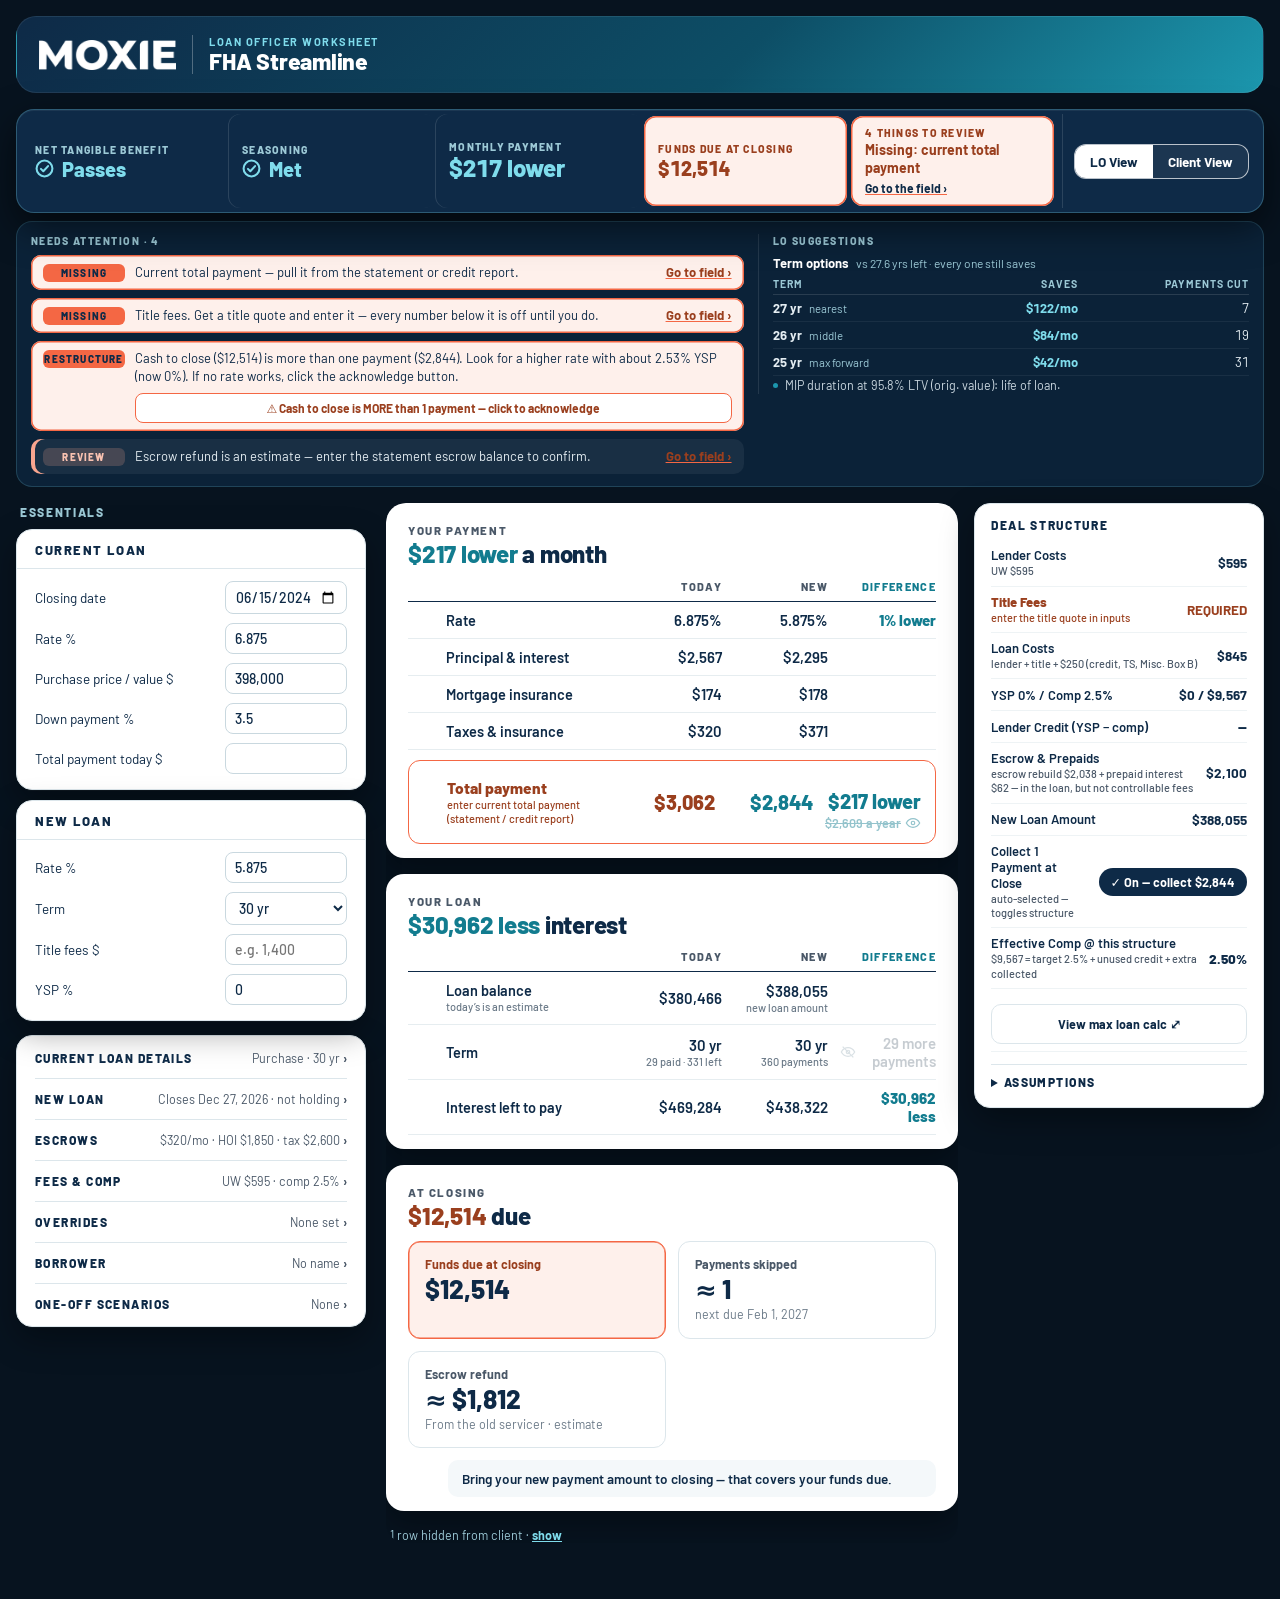
==== fha-streamline/index.html @ cd88c940 "Add FHA Streamline worksheet Restyled LO/Client FHA Streamline refinance worksheet at /fha-streamlin" ====
<!doctype html>
<html lang="en">
<head>
<meta charset="utf-8">
<meta name="viewport" content="width=device-width, initial-scale=1">
<title>Moxie FHA Streamline — LO Worksheet</title>
<meta name="claude:viewport-fit-sides" content="cover">
<style>
/* Layout: Moxie-style comparison sheet — gray label rail, boxed Current/New value columns, green savings. Input rail left (LO only). */
:root{
  --bg:#f3f5f6; --sheet:#ffffff; --ink:#111417; --muted:#6b7a82;
  --cell:#d9dde0; --cell-ink:#111417; --box:#ffffff; --box-line:#1c2327;
  --moxie:#19b8cc; --moxie-deep:#0e8c9c; --save:#1fa05a;
  --line:#dfe5e8; --bad:#c0392b; --warn-soft:#faf2dd; --warn:#8a6210;
  --ok-soft:#e4f4ec; --ok:#157a4a; --bad-soft:#fbeae8;
  --font-head:'Barlow Semi Condensed',system-ui,sans-serif;
  --font-body:'Public Sans',system-ui,sans-serif;
}
@media (prefers-color-scheme: dark){ :root:not([data-theme="light"]){
  --bg:#0f1719; --sheet:#151f23; --ink:#e8f1f3; --muted:#8aa0a8;
  --cell:#223034; --cell-ink:#dcebee; --box:#0f1719; --box-line:#49626b;
  --moxie:#2fd0e4; --moxie-deep:#8fe6f0; --save:#43cf85;
  --line:#243338; --bad:#f08a7d; --warn-soft:#332a12; --warn:#e3b65a;
  --ok-soft:#123327; --ok:#4cc98a; --bad-soft:#3a1b17;
  color-scheme:dark;
}}
:root[data-theme="dark"]{
  --bg:#0f1719; --sheet:#151f23; --ink:#e8f1f3; --muted:#8aa0a8;
  --cell:#223034; --cell-ink:#dcebee; --box:#0f1719; --box-line:#49626b;
  --moxie:#2fd0e4; --moxie-deep:#8fe6f0; --save:#43cf85;
  --line:#243338; --bad:#f08a7d; --warn-soft:#332a12; --warn:#e3b65a;
  --ok-soft:#123327; --ok:#4cc98a; --bad-soft:#3a1b17;
  color-scheme:dark;
}
*{box-sizing:border-box}
body{background:var(--bg); color:var(--ink); font-family:var(--font-body); font-size:14px; margin:0;
  padding-left:max(16px,env(safe-area-inset-left,0px)); padding-right:max(16px,env(safe-area-inset-right,0px)); padding-block:0 56px;}
.wrap{max-width:1560px; margin:0 auto}
header.app{display:flex; flex-wrap:wrap; gap:12px; align-items:center; justify-content:space-between; padding-block:16px 8px}
.brand h1{font-family:var(--font-head); font-weight:700; font-size:24px; margin:0}
.brand h1 b{color:var(--moxie)}
.mode{display:flex; border:1.5px solid var(--moxie); border-radius:999px; overflow:hidden}
.mode button{border:0; background:transparent; color:var(--moxie-deep); font:600 13px var(--font-body); padding:8px 16px; cursor:pointer}
.mode button.on{background:var(--moxie); color:#fff}
nav.tabs{display:flex; gap:8px; flex-wrap:wrap; margin-block:6px 16px}
nav.tabs button{font:600 13px var(--font-head); letter-spacing:.4px; text-transform:uppercase; border:1px solid var(--line);
  background:var(--sheet); color:var(--muted); padding:9px 14px; border-radius:8px; cursor:pointer}
nav.tabs button.on{background:var(--moxie); color:#fff; border-color:var(--moxie)}
.grid{display:grid; grid-template-columns:minmax(290px,350px) 1fr; gap:18px; align-items:start}
@media(max-width:880px){ .grid{grid-template-columns:1fr} }
.card{background:var(--sheet); border:1px solid var(--line); border-radius:10px}
.card h2{font:700 12.5px var(--font-head); letter-spacing:.8px; text-transform:uppercase; color:var(--muted); margin:0; padding:12px 16px 10px; border-bottom:1px solid var(--line)}
.card .body{padding:12px 16px}
fieldset{border:0; margin:0 0 12px; padding:0}
fieldset legend{font:700 11.5px var(--font-head); letter-spacing:.7px; text-transform:uppercase; color:var(--moxie-deep); margin-bottom:7px; padding:0}
.f{display:grid; grid-template-columns:1fr 122px; gap:5px 10px; align-items:center; margin-bottom:7px}
.f label{font-size:12.5px}
.f .hint{grid-column:1/-1; color:var(--muted); font-size:11px; margin-top:-3px}
input,select{font:500 13px var(--font-body); color:var(--ink); background:var(--bg); border:1px solid var(--line);
  border-radius:6px; padding:6px 8px; width:100%; font-variant-numeric:tabular-nums}
input:focus,select:focus{outline:2px solid var(--moxie); outline-offset:1px}
input[type=checkbox]{width:17px; height:17px; justify-self:end; accent-color:var(--moxie)}

/* ======= the sheet ======= */
.sheet{background:var(--sheet); border:1.5px solid var(--box-line); border-radius:6px; padding:18px 18px 22px; max-width:920px; min-width:0; overflow:hidden}
.srow>*{min-width:0}
body.client .sheet{margin:0 auto}
.srow{display:grid; grid-template-columns:26px minmax(130px,170px) 1fr 1fr minmax(96px,0.9fr); gap:6px 8px; align-items:stretch; margin-bottom:6px}
body.client .srow{grid-template-columns:minmax(130px,170px) 1fr 1fr minmax(96px,0.9fr)}
@media(max-width:560px){ .srow{grid-template-columns:22px 92px 1fr 1fr 86px} body.client .srow{grid-template-columns:88px 1fr 1fr 86px} }
.dcell{display:flex; gap:5px; align-items:center; justify-content:center; font-size:12.5px; padding:7px 6px}
.dcell span{overflow-wrap:anywhere}
.dcell .eye{flex:none}
.dcell.doff{opacity:.38}
body.client .dcell.doff{visibility:hidden}
body.client .srow>span:first-child{display:none}
body.client .cnote{grid-column:1/-1 !important}
body.client .rgrid{grid-template-columns:1fr; justify-items:center}
body.client .lblc .sub{display:none}
body.client .lblc .sub.subc{display:inline}
body.client .losub{display:none}
.morerow{display:none !important}
body.showmore:not(.client) .morerow{display:grid !important}
.showmore-row{padding:6px 0 0; display:flex; justify-content:center}
.shead{margin-bottom:12px}
.shead .logo{display:flex; flex-direction:column; justify-content:center; padding:4px 2px}
.logo .mm{font:800 30px/0.9 var(--font-head); color:var(--moxie); letter-spacing:1px}
.logo .m1{font:800 19px/1.1 var(--font-head); color:var(--moxie); letter-spacing:2.5px}
.logo .m2{font:600 9px var(--font-body); color:var(--moxie); letter-spacing:3.6px}
.logo .m3{font:500 6.6px var(--font-body); color:var(--muted); letter-spacing:1.4px; margin-top:2px}
.colhead{background:var(--cell); color:var(--cell-ink); font:700 13.5px var(--font-body); display:flex; align-items:center; justify-content:center; border-radius:3px; min-height:56px}
.lblc{background:var(--cell); color:var(--cell-ink); font:700 12.5px var(--font-body); display:flex; align-items:center; padding:7px 12px; border-radius:3px}
.lblc .sub{font-weight:500; color:var(--muted); font-size:10.5px; margin-left:6px}
.vbox{background:var(--box); border:1px solid var(--box-line); border-radius:3px; display:flex; align-items:center; justify-content:center;
  font:600 13.5px var(--font-body); font-variant-numeric:tabular-nums; padding:7px 10px; min-height:33px; text-align:center}
.vbox.dash{border-style:dashed}
.vbox.save{color:var(--save); font-weight:700}
.vbox.bad{color:var(--bad)}
.vbox.blank{border-color:transparent; background:transparent}
.vbox .mini{font-weight:500; font-size:10.5px; color:var(--muted); margin-left:6px}
.gap{height:12px}
.srow.off{opacity:.38}
body.client .srow.off{display:none}
body.client .lo-only{display:none !important}
.eye{border:0; background:transparent; cursor:pointer; color:var(--muted); padding:0; line-height:0; border-radius:5px; align-self:center; justify-self:center}
.eye:hover{color:var(--moxie-deep)}
.eye svg{width:16px; height:16px; stroke:currentColor; fill:none; stroke-width:1.8}
.srow.off .eye{color:var(--bad)}
body.client .eye{display:none}
.secttl{grid-column:2/-1; font:700 11px var(--font-head); letter-spacing:1px; text-transform:uppercase; color:var(--muted); padding:8px 2px 2px}
body.client .secttl{grid-column:1/-1}
.rgrid{display:grid; grid-template-columns:minmax(0,920px) minmax(230px,290px); gap:16px; align-items:start}
@media(max-width:1060px){ .rgrid{grid-template-columns:1fr} .lopanel{position:static} }
.lopanel{position:sticky; top:12px; background:var(--sheet); border:1px solid var(--line); border-radius:10px; padding:12px 14px; max-height:calc(100vh - 24px); overflow-y:auto}
.lopanel .lp-h{font:700 11px var(--font-head); letter-spacing:1px; text-transform:uppercase; color:var(--muted); margin-bottom:8px}
.lopanel .pills{flex-direction:column; align-items:stretch; padding:0 0 4px}
.lopanel .pill{border-radius:8px; padding:7px 10px; white-space:normal; line-height:1.35}
.lopanel .sugg{margin-top:10px; padding:8px 11px}
.pills{display:flex; flex-wrap:wrap; gap:7px; padding:12px 0 2px}
.pill{font:600 11.5px var(--font-body); border-radius:999px; padding:5px 11px 5px 9px; display:inline-flex; gap:6px; align-items:center}
.pill.ok{background:var(--ok-soft); color:var(--ok)} .pill.no{background:var(--bad-soft); color:var(--bad)} .pill.warn{background:var(--warn-soft); color:var(--warn)}
.note{color:var(--muted); font-size:11px; padding-top:8px}
.debts table{width:100%; border-collapse:collapse; font-variant-numeric:tabular-nums}
.debts th{font:700 10.5px var(--font-head); letter-spacing:.6px; text-transform:uppercase; color:var(--muted); text-align:left; padding:3px 5px}
.debts td{padding:2px 2px}
.debts td input{padding:5px 7px}
.debts td.n input{text-align:right}
.debts .del{border:0; background:transparent; color:var(--bad); font-size:16px; cursor:pointer; padding:2px 6px}
.addbtn{margin-top:7px; border:1.5px dashed var(--moxie); color:var(--moxie-deep); background:transparent; border-radius:7px; padding:6px 11px; font:600 12px var(--font-body); cursor:pointer}
.clientbar{display:none; color:var(--muted); font-size:11.5px; max-width:760px; margin:0 auto 12px}
body.client .clientbar{display:block}
body.client .inputs-col{display:none}
body.client .grid{grid-template-columns:1fr}
body.client nav.tabs{display:none}
.disc{display:none; color:var(--muted); font-size:10.5px; max-width:760px; margin:14px auto 0}
body.client .disc{display:block}
.forline{font:600 13px var(--font-body); color:var(--ink); padding:2px 2px 10px}
.forline .sub2{color:var(--muted); font-weight:500}
.sugg{margin-top:14px; border:1.5px dashed var(--moxie); border-radius:8px; padding:10px 14px}
.sugg .sugg-h{font:700 11px var(--font-head); letter-spacing:1px; text-transform:uppercase; color:var(--moxie-deep); margin-bottom:6px}
.sugg ul{margin:0; padding-left:18px}
.sugg li{font-size:12.5px; margin-bottom:5px}
.sugg li b{color:var(--moxie-deep)}
.togglebtn{cursor:pointer; border:1.5px solid var(--moxie); background:transparent; color:var(--moxie-deep); font:600 12.5px var(--font-body)}
.togglebtn.on{background:var(--moxie); color:#fff}
.ackbtn{border-color:var(--bad); color:var(--bad)}
.ackbtn.on{background:var(--bad); color:#fff; border-color:var(--bad)}
.missingrow .lblc{background:var(--bad); color:#fff; font-weight:800}
.missingrow .lblc .sub{color:#ffd9d4}
.missingrow .vbox{border-color:var(--bad); border-width:2px; color:var(--bad); font-weight:800}
.cnote{border:1.5px solid var(--moxie); background:var(--sheet); color:var(--moxie-deep); border-radius:6px; padding:9px 12px; font:600 13px var(--font-body)}
</style>
<style>@font-face{font-family:'Barlow';font-style:normal;font-weight:400;font-display:swap;src:url([data-uri]) format('woff2')}@font-face{font-family:'Barlow';font-style:normal;font-weight:500;font-display:swap;src:url([data-uri]) format('woff2')}@font-face{font-family:'Barlow';font-style:normal;font-weight:600;font-display:swap;src:url([data-uri]) format('woff2')}@font-face{font-family:'Barlow';font-style:normal;font-weight:700;font-display:swap;src:url([data-uri]) format('woff2')}@font-face{font-family:'Barlow';font-style:normal;font-weight:800;font-display:swap;src:url([data-uri]) format('woff2')}</style>
<style>
/* ===== Moxie brand skin — visual only. Loaded last; changes color, type and shape, never math or behavior. =====
   Tokens: Barlow, navy #0E2A47, blue #1C97AE, deep teal #127C8F, orange #F46744, teal→navy gradient. No green. */
:root, :root:not([data-theme="light"]), :root[data-theme="dark"]{
  --bg:#F4F8FA; --sheet:#ffffff; --ink:#0E2A47; --muted:#4A5868;
  --cell:#EAF3F6; --cell-ink:#0E2A47; --box:#ffffff; --box-line:#B8CDD6;
  --moxie:#1C97AE; --moxie-deep:#127C8F; --save:#127C8F; --orange:#F46744; --navy:#0E2A47;
  --line:#DCE6EB; --bad:#C2362B; --warn-soft:#FDF3E2; --warn:#8A5A0B;
  --ok-soft:#E8F5F8; --ok:#127C8F; --bad-soft:#FCEBE8; --blue-tint:#EEF8FA; --orange-tint:#FEF0EB;
  --font-head:'Barlow',system-ui,-apple-system,'Segoe UI',sans-serif;
  --font-body:'Barlow',system-ui,-apple-system,'Segoe UI',sans-serif;
  color-scheme:light;
}
body{font-size:14.5px; -webkit-font-smoothing:antialiased; padding-block:16px 56px}

/* ---- header: brand gradient band ---- */
header.app{background:linear-gradient(315deg,#1C97AE 0%,#0D4E66 42%,#0E2A47 100%); color:#fff; border-radius:20px;
  padding:18px 22px; margin-bottom:16px; gap:14px 18px; box-shadow:0 10px 30px rgba(14,42,71,.14)}
.brand{display:flex; align-items:center; gap:16px; min-width:0}
.brand .mx-wm{height:30px; width:auto; display:block}
.brand .mx-sep{width:1px; align-self:stretch; background:rgba(255,255,255,.28)}
.brand .mx-eb{margin:0 0 1px; font:700 11px var(--font-head); letter-spacing:.14em; text-transform:uppercase; color:#7FDCEC}
.brand h1{font:800 23px/1.1 var(--font-head); letter-spacing:-.01em; color:#fff; margin:0}
.mode{border:1.5px solid rgba(255,255,255,.7); border-radius:12px; background:rgba(255,255,255,.06)}
.mode button{color:#fff; font:700 13.5px var(--font-body); padding:8px 15px}
.mode button.on{background:#fff; color:var(--navy)}
.mode button:focus-visible{outline:3px solid #7FDCEC; outline-offset:2px}

/* ---- input rail ---- */
.grid{gap:20px}
.card{border-radius:16px; border-color:var(--line); box-shadow:0 1px 2px rgba(14,42,71,.04)}
.card h2{font:800 13px var(--font-head); letter-spacing:.12em; color:var(--navy); padding:14px 18px 12px}
.card .body{padding:14px 18px}
fieldset legend{font:700 11.5px var(--font-head); letter-spacing:.12em; color:var(--moxie-deep)}
.f label{font-size:13.5px; color:var(--ink)}
.f .hint{font-size:11.5px}
input,select{font:500 14px var(--font-body); color:var(--ink); background:#fff; border:1px solid #C9D8DF; border-radius:8px; padding:6px 9px}
input:hover,select:hover{border-color:#9FBAC5}
input:focus,select:focus{outline:2px solid var(--moxie); outline-offset:0; border-color:var(--moxie)}
input[type=checkbox]{accent-color:var(--moxie-deep)}
details summary{color:var(--moxie-deep) !important; letter-spacing:.1em !important}
.addbtn{border-radius:10px; font:700 12.5px var(--font-body); border-color:var(--moxie); color:var(--moxie-deep)}
.addbtn:hover{background:#EAF3F6}

/* ---- the sheet ---- */
.sheet{border:1px solid var(--line); border-radius:20px; padding:20px 20px 24px; box-shadow:0 10px 30px rgba(14,42,71,.07)}
.shead{margin-bottom:14px}
.shead .logo{gap:5px; padding:4px 2px}
.logo .mx-wm-n{width:100%; max-width:150px; height:auto; display:block}
.logo .m3{font:600 7px var(--font-body); letter-spacing:.16em; color:var(--muted); margin:0}
.colhead{background:var(--navy); color:#fff; font:700 14.5px var(--font-head); border-radius:10px; min-height:56px; padding:6px 8px; text-align:center; line-height:1.15}
.shead .colhead:last-child{background:var(--moxie-deep)}
.lblc{font:600 13px var(--font-body); border-radius:8px; padding:7px 12px; line-height:1.25}
.lblc .sub{font-size:11px}
.vbox{border-radius:8px; border-color:var(--box-line); font:600 14.5px var(--font-body); color:var(--ink)}
.vbox.save{color:#127C8F; font-weight:800; background:#F6FBFC; border-color:#9BD3DF}
.vbox.bad{color:var(--navy); background:var(--orange-tint); border-color:#F7A68F; font-weight:800}
.vbox.blank{background:transparent; border-color:transparent}
.vbox .mini{font-size:11px}
.dcell.save{color:#127C8F}
.secttl{display:flex; align-items:center; gap:8px; font:800 11.5px var(--font-head); letter-spacing:.14em; color:var(--moxie-deep); padding:10px 2px 3px}
.secttl::before{content:''; width:18px; height:3px; border-radius:2px; background:var(--orange); flex:none}
.eye:hover{color:var(--moxie-deep)}
.missingrow .lblc{background:var(--bad)}
.cnote{border-radius:10px; font:600 13.5px var(--font-body); background:#F2F9FB}
.forline{font:600 14px var(--font-body)}
.clientbar{font-size:12.5px}
.disc{font-size:11px; line-height:1.5}
.togglebtn{border-radius:8px; font:700 12.5px var(--font-body)}

/* ---- LO panel, checks & suggestions ---- */
.lopanel{border-radius:16px; border-color:var(--line); padding:14px 16px; box-shadow:0 1px 2px rgba(14,42,71,.04)}
.lopanel .lp-h{font:800 12px var(--font-head); letter-spacing:.14em; color:var(--navy)}
.pill{font:600 12px var(--font-body)}
.lopanel .pill{border-radius:10px}
.pill.ok{background:#E8F5F8; color:#127C8F}
.pill.no{background:var(--orange-tint); color:var(--navy); box-shadow:inset 3px 0 0 #F46744}
.pill.warn{background:#FFF6F2; color:var(--navy); box-shadow:inset 3px 0 0 #F9A58F}
.sugg{border-radius:12px; border-color:var(--moxie)}
.sugg .sugg-h{font:800 11.5px var(--font-head); letter-spacing:.12em}
.sugg li{font-size:13px}
.note{font-size:11.5px; line-height:1.45}

@media (max-width:640px){
  header.app{padding:16px; border-radius:16px}
  .brand .mx-wm{height:24px}
  .brand h1{font-size:20px}
}
@media print{
  *{-webkit-print-color-adjust:exact !important; print-color-adjust:exact !important}
  .sheet,.card,.lopanel,header.app{box-shadow:none !important}
}
/* labels: name on one line, the small note underneath (keeps long labels from stacking word by word) */
.lblc{flex-wrap:wrap; align-content:center; column-gap:6px}
.lblc .sub{flex-basis:100%; margin-left:0; margin-top:1px; line-height:1.3}

/* ===== Streamlined layout (Nov 14): verdict strip · essentials-first inputs · deal structure in the LO panel · three-block sheet.
   Layout only — every number still comes from the calculator's own code. ===== */
[hidden]{display:none !important}  /* fixes rows meant to hide (HOI month, 2nd tax month) showing anyway */

/* ---- 1. verdict strip ---- */
.mx-verdict{display:grid; grid-template-columns:repeat(auto-fit,minmax(min(100%,190px),1fr)); gap:12px; margin:0 0 16px}
body.client .mx-verdict{display:none}
.mx-vt{background:#fff; border:1px solid var(--line); border-radius:16px; padding:14px 16px; display:flex; flex-direction:column; gap:4px; min-width:0; text-align:left; font:inherit; color:var(--ink)}
.mx-vt .k{margin:0; font:800 11.5px var(--font-head); letter-spacing:.12em; text-transform:uppercase; color:var(--muted)}
.mx-vt .big{margin:0; display:flex; align-items:center; gap:8px; font:800 24px/1.1 var(--font-head); font-variant-numeric:tabular-nums}
.mx-vt .big svg{width:22px; height:22px; flex:none; fill:none; stroke:currentColor; stroke-width:2.6; stroke-linecap:round; stroke-linejoin:round}
.mx-vt .s{margin:0; font-size:12.5px; color:var(--muted); line-height:1.35}
.mx-vt.pass .big{color:#127C8F}
.mx-vt.fail{background:var(--orange-tint); border-color:#F7A68F} .mx-vt.fail .big{color:var(--navy)}
.mx-vt.hero{background:linear-gradient(315deg,#1C97AE 0%,#127C8F 100%); border-color:transparent; color:#fff}
.mx-vt.hero .k,.mx-vt.hero .s{color:#E3F5F9}
.mx-vt.hero.neg{background:#fff; color:var(--ink); border-color:#F7A68F} .mx-vt.hero.neg .k,.mx-vt.hero.neg .s{color:var(--muted)}
.mx-vt.rev{cursor:pointer}
.mx-vt.rev.fail .k{color:#B4532F}
.mx-vt.rev.warnonly{background:#FFF6F2; border-color:#F9C9B9}
.mx-vt.rev .big{font-size:15px; font-weight:700; line-height:1.3; font-family:var(--font-body)}
.mx-vt.rev .s b{color:var(--navy); text-decoration:underline; text-decoration-color:var(--orange)}
.mx-vt.rev:focus-visible{outline:3px solid var(--moxie); outline-offset:2px}

/* ---- 2. essentials-first inputs ---- */
.mx-ess h2{display:flex; justify-content:space-between; align-items:baseline}
.mx-ess h2 span{font:700 12px var(--font-body); letter-spacing:0; text-transform:none; color:#127C8F}
.mx-ess h2 span.miss{color:var(--bad)}
.mx-grp{margin:0 0 8px; font:700 11.5px var(--font-head); letter-spacing:.12em; text-transform:uppercase; color:var(--moxie-deep)}
.mx-grp.second{margin-top:12px}
.mx-essrow > .hint{display:none}
.mx-more{background:var(--sheet); border:1px solid var(--line); border-radius:16px; padding:2px 18px; margin-top:14px}
.mx-sec{border-top:1px solid var(--line)} .mx-sec:first-child{border-top:0}
.mx-sec > summary{cursor:pointer; list-style:none; display:flex; justify-content:space-between; align-items:center; gap:10px; padding:12px 0; color:var(--ink) !important; letter-spacing:0 !important}
.mx-sec > summary::-webkit-details-marker{display:none}
.mx-sec > summary b{font:800 12px var(--font-head); letter-spacing:.12em; text-transform:uppercase; color:var(--navy); white-space:nowrap}
.mx-sec > summary span{font-size:12.5px; color:var(--muted); text-align:right; overflow:hidden; text-overflow:ellipsis; white-space:nowrap; min-width:0}
.mx-sec > summary span::after{content:' ›'; color:var(--moxie-deep); font-weight:700}
.mx-sec[open] > summary span::after{content:' ⌄'}
.mx-sec-body{padding:2px 0 10px}

/* ---- 3. deal structure in the LO panel ---- */
.lopanel{display:flex; flex-direction:column; gap:0}
.mx-ack{margin:6px 0 2px}
.mx-ack .togglebtn{width:100%; min-height:44px; padding:8px 10px; border-radius:10px}
.mx-deal{margin-top:14px; padding-top:12px; border-top:1px solid var(--line)}
.mx-deal .srow{grid-template-columns:minmax(0,1fr) auto; gap:4px 10px; margin:0; padding:7px 0; border-bottom:1px solid #EEF3F5; align-items:center}
.mx-deal .srow > .eye, .mx-deal .srow > .vbox.blank, .mx-deal .srow > span:first-child{display:none !important}
.mx-deal .srow.off{opacity:1}
.mx-deal .lblc{background:transparent; padding:0; font:600 13px var(--font-body); border-radius:0; display:block}
.mx-deal .lblc .sub{display:block !important; margin:1px 0 0; font-size:11px}
.mx-deal .vbox{border:0; background:transparent; min-height:0; padding:0; font:700 13.5px var(--font-body); justify-content:flex-end; text-align:right}
.mx-deal .vbox.save{color:#127C8F; background:transparent}
.mx-deal .vbox.bad{background:transparent; color:var(--bad)}
.mx-deal .vbox.togglebtn{border:0; border-radius:999px; padding:6px 12px; background:var(--moxie); color:#fff; font:700 12.5px var(--font-body)}
.mx-deal .vbox.togglebtn:not(.on){background:#EAF3F6; color:var(--navy)}
.mx-deal .srow.mx-zero{display:none !important}
.mx-deal .showmore-row{padding:8px 0 0; border:0}
.mx-deal .showmore-row .addbtn{width:100%; min-height:40px; margin:0}
.mx-assume{margin-top:12px; border-top:1px solid var(--line)}
.mx-assume > summary{cursor:pointer; padding:10px 0 4px; font:800 12px var(--font-head) !important; letter-spacing:.12em !important; text-transform:uppercase; color:var(--navy) !important}
.mx-assume .note{padding-top:4px}

/* ---- 4. three-block sheet ---- */
.lblc.mx-totl{background:var(--navy); color:#fff}
.srow.mx-tot .vbox{font-size:16.5px; font-weight:800}
.vbox .mx-vs{display:block; font-size:11px; font-weight:500; color:var(--muted); margin-top:1px}
.vbox{flex-direction:column}
.dcell{flex-direction:row}
.mx-hidden-line{margin:12px 0 0 34px; font-size:12.5px; color:var(--muted)}
.mx-hidden-line button{border:0; background:none; padding:0; color:var(--moxie-deep); font:700 12.5px var(--font-body); text-decoration:underline; cursor:pointer}
body:not(.client):not(.mx-showhid) .sheet .srow.off:not(.missingrow){display:none}
body.client .mx-hidden-line{display:none}

.mx-deal .showmore-row{grid-column:1/-1 !important}
.mx-vt .s{display:-webkit-box; -webkit-line-clamp:3; -webkit-box-orient:vertical; overflow:hidden}

.lopanel{position:static; max-height:none; overflow:visible}
@media (max-width:560px){ .mx-verdict{grid-template-columns:1fr 1fr} .mx-vt.hero,.mx-vt.rev{grid-column:1/-1} .mx-vt .big{font-size:20px} }

/* ===================== Calmer color system (Nov 14, pass 2) =====================
   Navy = structure. Moxie blue/teal = the good news, used on the few numbers that matter.
   Orange = needs attention (missing, failing, costs more). Everything else stays neutral. */
.lblc{background:#F4F8FA}
.vbox{border-color:#DCE6EB}
.shead .colhead, .shead .colhead:last-child{background:transparent; color:var(--navy); border-radius:0; min-height:40px; border-bottom:2px solid var(--navy);
  font:800 12.5px var(--font-head); letter-spacing:.12em; text-transform:uppercase; align-self:end}
.shead .colhead:last-child{color:#127C8F; border-bottom-color:#1C97AE}
.secttl{color:var(--navy)} .secttl::before{background:#B8CDD6}
.vbox.save, .dcell.save{color:#127C8F; background:#fff; border-color:#DCE6EB; font-weight:800}
.vbox.bad, .dcell.bad{color:#9A3F1E; background:#FEF0EB; border-color:#F7A68F; font-weight:800}
.dcell.mx-trade{color:var(--muted); background:#fff; border-color:#DCE6EB; font-weight:600}
.lblc.mx-totl{background:#F4F8FA; color:var(--navy); font-weight:800}
.srow.mx-tot .vbox{border-color:#B8CDD6; border-width:1.5px}
.srow.mx-tot .vbox.save, .srow.mx-tot .dcell.save{background:#EEF8FA; border-color:#9BD3DF}
.missingrow .lblc{background:#FEF0EB; color:var(--navy); box-shadow:inset 3px 0 0 #F46744; font-weight:800}
.missingrow .lblc .sub{color:#9A3F1E}
.missingrow .vbox{border-color:#F46744; border-width:1.5px; color:#9A3F1E}
.cnote{background:#F4F8FA; border:0; color:var(--ink); font-weight:600}
.eye{color:#9FB2BC}
/* verdict */
.mx-vt.hero, .mx-vt.hero.neg{background:#fff; border-color:var(--line); color:var(--ink)}
.mx-vt.hero .k, .mx-vt.hero .s{color:var(--muted)}
.mx-vt.hero .big{color:#127C8F; font-size:28px}
.mx-vt.hero.neg{background:#FEF0EB; border-color:#F7A68F} .mx-vt.hero.neg .big{color:#9A3F1E}
.mx-vt.fail .big{color:#9A3F1E}
.mx-vt.rev.warnonly{background:#fff; border-color:var(--line); box-shadow:inset 4px 0 0 #F9A58F}
.mx-vt.rev.fail .k{color:#9A3F1E}
/* inputs */
.mx-grp{color:var(--muted)}
.mx-ess h2 span{color:var(--muted)} .mx-ess h2 span.miss{color:#9A3F1E}
.mx-sec > summary span::after{color:var(--muted)}
/* LO panel */
.pill.ok{background:transparent; color:#127C8F; padding-left:0; box-shadow:none}
.pill.warn{background:#fff; color:var(--navy); box-shadow:inset 3px 0 0 #F9A58F}
.pill.no{background:#FEF0EB; color:var(--navy); box-shadow:inset 3px 0 0 #F46744}
.ackbtn{border-color:#F46744; color:#9A3F1E; background:#fff}
.ackbtn.on{background:#F4F8FA; color:var(--navy); border-color:#DCE6EB}
.mx-deal .vbox.save{color:var(--ink)}
.mx-deal .vbox.togglebtn{background:var(--navy)}
.mx-deal .showmore-row .addbtn{border:1px solid var(--line); color:var(--navy)}
.sugg{border:0; border-top:1px solid var(--line); border-radius:0; padding:12px 0 0; margin-top:14px}
.sugg .sugg-h{color:var(--navy)} .sugg li b{color:var(--navy)}

/* ===================== Client view — designed like the Debt Consolidation client sheet ===================== */
.mx-cv{display:none}
body.client .mx-cv{display:block}
body.client .sheet > .srow:not(.shead), body.client .sheet > .gap, body.client .sheet > .mx-hidden-line{display:none !important}
body.client .shead .colhead{display:none}
body.client .clientbar, body.client .disc{display:none !important}
.mx-cvdate{display:none}
body.client .mx-cvdate{display:block; grid-column:-3/-1; align-self:end; justify-self:end; text-align:right; font-size:12px; color:var(--muted)}
.mx-cvdate span{display:block; font-size:11px; opacity:.85}
body.client .sheet{max-width:1100px}
.cv-card{border:1px solid var(--line); border-radius:16px; background:#fff}
.cv-snap{padding:18px 20px 16px; background:linear-gradient(135deg,#EEF8FA 0%,#fff 70%)}
.cv-snap.neg{background:#FEF0EB}
.cv-h{margin:0; font:800 24px/1.2 var(--font-head); color:var(--ink); letter-spacing:-.01em}
.cv-h b{color:#127C8F} .cv-snap.neg .cv-h b{color:var(--navy); text-decoration:underline; text-decoration-color:#F46744; text-decoration-thickness:3px}
.cv-s{margin:4px 0 14px; font-size:13.5px; color:var(--muted)} .cv-s b{color:var(--ink)}
.cv-bars .r{display:grid; grid-template-columns:76px 1fr 108px; align-items:center; gap:12px; margin-bottom:10px}
.cv-bars .l{font:700 13px var(--font-body)}
.cv-bars .bar{display:flex; gap:0; height:34px; min-width:0; border-radius:7px; overflow:hidden}
.cv-bars .bar i{display:flex; align-items:center; justify-content:center; height:100%; font-style:normal; min-width:6px; overflow:hidden}
.cv-bars .bar i span{font:700 12.5px var(--font-body); white-space:nowrap; overflow:hidden; text-overflow:ellipsis; padding:0 8px}
.cv-bars i.now{background:#F46744; color:var(--navy)}
.cv-bars i.new{background:#0E2A47; color:#fff}
.cv-bars i.keep{background:rgba(28,151,174,.16); border:1.5px dashed #1C97AE; border-radius:0 7px 7px 0; color:#127C8F; font-weight:800}
.cv-bars .v{font:800 17px var(--font-body); text-align:right; font-variant-numeric:tabular-nums} .cv-bars .v small{font-size:11px; font-weight:600; color:var(--muted); margin-left:2px}
.cv-bars .v.now{color:var(--navy)} .cv-bars .v.new{color:#127C8F}
.cv-loan{display:flex; align-items:center; gap:10px 16px; flex-wrap:wrap; margin-top:12px; padding-top:12px; border-top:1px solid var(--line)}
.cv-loan > p{margin:0; width:110px; font:800 11.5px var(--font-head); letter-spacing:.12em; text-transform:uppercase; color:#127C8F}
.cv-loan dl{margin:0; flex:1; display:grid; grid-template-columns:repeat(auto-fit,minmax(150px,1fr)); gap:10px}
.cv-loan dl > div{background:#fff; border:1px solid var(--line); border-radius:10px; padding:8px 12px}
.cv-loan dt{font-size:11.5px; color:var(--muted)}
.cv-loan dd{margin:1px 0 0; font:800 17px var(--font-head); color:var(--ink); font-variant-numeric:tabular-nums}
.cv-loan dd small{margin-left:6px; font:700 11.5px var(--font-body); color:#127C8F}
.cv-sect{display:flex; align-items:center; gap:8px; margin:24px 0 10px; font:800 11.5px var(--font-head); letter-spacing:.14em; text-transform:uppercase; color:#127C8F}
.cv-sect::before{content:''; width:18px; height:3px; border-radius:2px; background:#F46744}
.cv-two{display:grid; grid-template-columns:1fr 1fr; gap:16px}
.cv-pc{border-radius:16px; padding:20px 22px 18px; display:flex; flex-direction:column; -webkit-print-color-adjust:exact; print-color-adjust:exact}
.cv-pc.now{background:#fff; border:1px solid var(--line)} .cv-pc.new{background:#0E2A47; color:#fff}
.cv-pc h3{margin:0 0 12px; font:800 12px var(--font-head); letter-spacing:.12em; text-transform:uppercase}
.cv-pc.now h3{color:#C2362B} .cv-pc.new h3{color:#7FDCEC}
.cv-pc ul{list-style:none; margin:0 0 16px; padding:0; display:flex; flex-direction:column; gap:9px}
.cv-pc li{display:flex; justify-content:space-between; gap:10px; font-size:14px}
.cv-pc li b{font-weight:700; font-variant-numeric:tabular-nums}
.cv-pc.new li{color:#C9D6DF} .cv-pc.new li b{color:#fff}
.cv-tot{margin-top:auto; padding-top:14px; border-top:1px solid var(--line); display:flex; justify-content:space-between; align-items:baseline}
.cv-pc.new .cv-tot{border-top-color:rgba(255,255,255,.18)}
.cv-tot span{font-size:13px; color:var(--muted)} .cv-pc.new .cv-tot span{color:#C9D6DF}
.cv-tot b{font:800 30px/1 var(--font-head); font-variant-numeric:tabular-nums}
.cv-pc.now .cv-tot b{color:#C2362B} .cv-pc.new .cv-tot b{color:#7FDCEC}
.cv-int{overflow:hidden; border-color:#BFE3EB}
.cv-int-hero{display:flex; flex-wrap:wrap; gap:8px 28px; align-items:flex-end; justify-content:space-between; padding:14px 20px; background:linear-gradient(135deg,#E8F5F8 0%,#F4FAFC 60%,#fff 100%); border-bottom:1px solid #D2EBF1}
.cv-int-hero .k{margin:0; font:800 11.5px var(--font-head); letter-spacing:.14em; text-transform:uppercase; color:#127C8F}
.cv-int-hero .n{margin:2px 0 0; font:800 50px/1 var(--font-head); letter-spacing:-.02em; color:#127C8F; font-variant-numeric:tabular-nums}
.cv-int-hero .t{margin:0 0 4px; max-width:420px; text-align:right; font-size:13px; line-height:1.4; color:var(--ink)}
.cv-int-hero.plain{background:#fff} .cv-int-hero.plain .n,.cv-int-hero.plain .k{color:var(--navy)}
.cv-int-bars{padding:14px 20px 16px}
.cv-int-bars .r{display:grid; grid-template-columns:120px 1fr 110px; gap:12px; align-items:center; margin-bottom:10px; font-size:13px}
.cv-int-bars .l{font-weight:700} .cv-int-bars .l small{display:block; font-weight:400; color:var(--muted); font-size:11.5px}
.cv-int-bars .b{height:12px; background:#EEF3F5; border-radius:6px; overflow:hidden} .cv-int-bars .b i{display:block; height:100%; border-radius:6px}
.cv-int-bars b{text-align:right; font:800 15px var(--font-body); font-variant-numeric:tabular-nums}
.cv-three{display:grid; grid-template-columns:repeat(auto-fit,minmax(220px,1fr)); gap:12px}
.cv-tile{border:1px solid var(--line); border-radius:14px; padding:14px 16px; background:#fff}
.cv-tile .k{margin:0; font-size:12.5px; font-weight:700; color:var(--muted)}
.cv-tile .n{margin:2px 0 2px; font:800 26px/1.1 var(--font-head); color:var(--ink); font-variant-numeric:tabular-nums}
.cv-tile .s{margin:0; font-size:12.5px; color:var(--muted); line-height:1.4}
.cv-note{margin:12px 0 0; padding:10px 14px; border-radius:10px; background:#F4F8FA; font-size:14px; font-weight:600}
.cv-disc{margin-top:24px; padding-top:14px; border-top:1px solid var(--line); font-size:11px; line-height:1.5; color:var(--muted)}
.cv-disc p{margin:0 0 7px} .cv-disc b{color:var(--ink)}
.cv-disc .h{font:800 12px var(--font-head); letter-spacing:.12em; text-transform:uppercase; color:var(--ink); margin-bottom:8px}
.cv-disc .lic{display:flex; gap:10px; align-items:flex-start; margin-top:10px; padding-top:10px; border-top:1px solid var(--line)}
.cv-disc .lic svg{width:26px; height:26px; flex:none; color:var(--ink)}
@media (max-width:640px){ .cv-two{grid-template-columns:1fr} .cv-h{font-size:20px} .cv-bars .r{grid-template-columns:58px 1fr 88px; gap:8px} .cv-int-hero .t{text-align:left} .cv-int-bars .r{grid-template-columns:90px 1fr 90px} }

/* ===================== Dark workspace + sticky verdict (Nov 14, pass 3) =====================
   Page background goes dark; inputs, the sheet and the LO panel stay light so the work reads clearly.
   The verdict strip sticks to the top as its own dark navy band. */
:root, :root:not([data-theme="light"]), :root[data-theme="dark"]{ --bg:#07131F }
body{background:#07131F; color:var(--ink)}
header.app{box-shadow:none; border:1px solid rgba(255,255,255,.08)}
.card, .mx-more, .sheet, .lopanel{box-shadow:0 1px 0 rgba(255,255,255,.03), 0 12px 32px rgba(0,0,0,.35)}
.forline{color:#C9D6DF}
body.client .clientbar, body.client .disc{color:#C9D6DF}

.mx-verdict{position:sticky; top:10px; z-index:30; gap:0; padding:6px; border-radius:18px;
  background:#0E2A47; border:1px solid rgba(127,220,236,.28);
  box-shadow:0 14px 36px rgba(0,0,0,.55), inset 0 1px 0 rgba(255,255,255,.06)}
.mx-vt{background:transparent; border:0; border-radius:12px; color:#fff; padding:12px 16px}
.mx-vt + .mx-vt{box-shadow:inset 1px 0 0 rgba(255,255,255,.12)}
.mx-vt .k{color:#9CC9D6}
.mx-vt .s{color:#C9D6DF}
.mx-vt.pass .big{color:#7FDCEC}
.mx-vt.hero, .mx-vt.hero.neg{background:transparent; border:0; color:#fff}
.mx-vt.hero .k{color:#9CC9D6} .mx-vt.hero .s{color:#C9D6DF}
.mx-vt.hero .big{color:#7FDCEC}
/* needs attention: the only light tiles on the band, so they jump out */
.mx-vt.fail, .mx-vt.hero.neg{background:#FEF0EB; color:var(--navy); box-shadow:inset 0 0 0 1.5px #F46744 !important; margin:2px}
.mx-vt.fail .k, .mx-vt.hero.neg .k{color:#9A3F1E}
.mx-vt.fail .s, .mx-vt.hero.neg .s{color:var(--ink)}
.mx-vt.fail .big, .mx-vt.hero.neg .big{color:#9A3F1E}
.mx-vt.rev.warnonly{background:rgba(244,103,68,.12); border:0; box-shadow:inset 4px 0 0 #F9A58F !important; color:#fff; margin:2px}
.mx-vt.rev.warnonly .k{color:#F9C2B1} .mx-vt.rev.warnonly .s b{color:#fff}
.mx-vt.rev.fail .s b{color:var(--navy)}
.mx-vt.rev:focus-visible{outline:3px solid #7FDCEC}
@media (max-width:760px){ .mx-verdict{position:static} .mx-vt + .mx-vt{box-shadow:inset 0 1px 0 rgba(255,255,255,.12)} }
.lopanel, #inputs input, #inputs select{scroll-margin-top:140px}

/* ---- checks drawer under the verdict bar ---- */
.mx-verdict{margin-bottom:8px}
.mx-checks{margin:0 0 16px; padding:10px; border-radius:16px; background:#0B2238; border:1px solid rgba(127,220,236,.18)}
body.client .mx-checks{display:none}
.mx-checks ul{list-style:none; margin:0; padding:0; display:grid; grid-template-columns:repeat(auto-fit,minmax(min(100%,420px),1fr)); gap:8px}
.mx-ck{display:flex; flex-wrap:wrap; align-items:center; gap:6px 10px; padding:10px 12px; border-radius:10px; font-size:13.5px; line-height:1.4}
.mx-ck .tx{flex:1 1 240px; min-width:0}
.mx-ck .tag{flex:none; font:800 10.5px var(--font-head); letter-spacing:.12em; text-transform:uppercase; padding:3px 7px; border-radius:6px}
.mx-ck.fail{background:#FEF0EB; color:var(--navy); box-shadow:inset 0 0 0 1.5px #F46744}
.mx-ck.fail .tag{background:#F46744; color:var(--navy)}
.mx-ck.warn{background:rgba(255,255,255,.06); color:#E4EDF2; box-shadow:inset 4px 0 0 #F9A58F}
.mx-ck.warn .tag{background:rgba(249,165,143,.2); color:#F9C2B1}
.mx-ck .go{flex:none; border:0; background:none; padding:0; font:700 13px var(--font-body); color:#9A3F1E; text-decoration:underline; text-decoration-color:#F46744; cursor:pointer}
.mx-ck .ackbtn{flex:none; width:auto; min-height:36px; padding:6px 12px; border-radius:8px; background:#fff; border:1.5px solid #F46744; color:#9A3F1E; font:700 12.5px var(--font-body)}
.mx-ck .ackbtn.on{background:#EAF3F6; border-color:#B8CDD6; color:var(--navy)}
.mx-ck.warn .ackbtn{background:transparent; color:#fff; border-color:#F9A58F}

.lopanel > .mx-deal:first-child{margin-top:0; padding-top:0; border-top:0}
.mx-deal .missingrow .lblc{background:transparent; box-shadow:none; color:#9A3F1E}

/* ===================== Pass 4: right-sized verdict bar, checks + suggestions drawer, essentials as two cards ===================== */
.mx-verdict{grid-template-columns:repeat(auto-fit,minmax(min(100%,170px),1fr)); padding:4px}
.mx-vt{padding:10px 14px; gap:2px; justify-content:center}
.mx-vt .k{font-size:10.5px}
.mx-vt .big{font-size:20px} .mx-vt .big svg{width:19px; height:19px}
.mx-vt.hero .big{font-size:24px}
.mx-vt .s{font-size:12px; -webkit-line-clamp:2}
.mx-vt.rev .big{font-size:14px}
/* drawer: checks left, suggestions right */
.mx-checks{display:grid; grid-template-columns:minmax(0,1.45fr) minmax(0,1fr); gap:10px 14px; padding:12px 14px; align-items:start}
.mx-checks:not(:has(.mx-sg)){grid-template-columns:1fr}
.mx-grp-h{margin:0 0 8px; font:800 10.5px var(--font-head); letter-spacing:.14em; text-transform:uppercase; color:#9CC9D6}
.mx-cklist{list-style:none; margin:0; padding:0; display:flex; flex-direction:column; gap:6px}
.mx-checks ul.mx-cklist{display:flex}
.mx-ck{padding:8px 12px; font-size:13px; line-height:1.4; gap:4px 10px; flex-wrap:nowrap; align-items:flex-start}
.mx-ck .tag{width:82px; text-align:center; margin-top:1px; font-size:10px; padding:3px 0}
.mx-ck .tx{flex:1 1 auto}
.mx-ck .go{margin-top:1px; white-space:nowrap}
.mx-ck .ackbtn{min-height:30px; padding:4px 10px; font-size:12px; white-space:normal; max-width:240px}
.mx-ck:has(.ackbtn){flex-wrap:wrap} .mx-ck:has(.ackbtn) .ackbtn{margin-left:92px}
.mx-ck-none{margin:0; display:flex; gap:8px; align-items:center; color:#7FDCEC; font-weight:700; font-size:13.5px}
.mx-ck-none svg{width:18px; height:18px; fill:none; stroke:currentColor; stroke-width:2.6; stroke-linecap:round; stroke-linejoin:round}
.mx-sg{border-left:1px solid rgba(255,255,255,.1); padding-left:14px; color:#E4EDF2; min-width:0}
.mx-sgh{margin:0 0 6px; font:700 13px var(--font-body); color:#fff} .mx-sgh span{font-weight:400; color:#9CC9D6; font-size:12px; margin-left:4px}
.mx-term table{width:100%; border-collapse:collapse; font-size:13px; font-variant-numeric:tabular-nums}
.mx-term th{text-align:left; font:700 10.5px var(--font-head); letter-spacing:.1em; text-transform:uppercase; color:#9CC9D6; padding:0 8px 4px 0; border-bottom:1px solid rgba(255,255,255,.12)}
.mx-term td{padding:5px 8px 5px 0; border-bottom:1px solid rgba(255,255,255,.06)}
.mx-term td:nth-child(2){color:#7FDCEC; font-weight:700}
.mx-term td span{color:#9CC9D6; font-size:11.5px; margin-left:4px}
.mx-term th:not(:first-child), .mx-term td:not(:first-child){text-align:right; padding-right:0; padding-left:8px}
.mx-facts{list-style:none; margin:10px 0 0; padding:0; display:flex; flex-direction:column; gap:6px; font-size:12.5px; line-height:1.45; color:#C9D6DF}
.mx-facts li{padding-left:12px; position:relative} .mx-facts li::before{content:''; position:absolute; left:0; top:.6em; width:5px; height:5px; border-radius:50%; background:#1C97AE}
@media (max-width:900px){ .mx-checks{grid-template-columns:1fr} .mx-sg{border-left:0; padding-left:0; border-top:1px solid rgba(255,255,255,.1); padding-top:10px} .mx-ck:has(.ackbtn) .ackbtn{margin-left:0} }
/* essentials: section label + two cards */
.mx-ess{display:flex; flex-direction:column; gap:10px}
.mx-ess-h{margin:2px 4px 0; font:800 12px var(--font-head); letter-spacing:.14em; text-transform:uppercase; color:#9CC9D6}
.mx-esscard h2{padding:12px 18px 10px}
.mx-esscard .body{padding:12px 18px 6px}
.mx-esscard .f{margin-bottom:9px}

.mx-ck{display:grid; grid-template-columns:82px minmax(0,1fr) auto; align-items:start}
.mx-ck .ackbtn, .mx-ck:has(.ackbtn) .ackbtn{grid-column:2 / -1; justify-self:start; margin:4px 0 0; max-width:none}
.mx-ck:not(:has(.tag)) .ackbtn{grid-column:1 / -1}
@media (max-width:560px){ .mx-ck{grid-template-columns:1fr} .mx-ck .tag{justify-self:start; width:auto; padding:3px 7px} .mx-ck .ackbtn{grid-column:1} }
@media (max-width:560px){
  .mx-ck:has(.ackbtn) .ackbtn, .mx-ck .ackbtn{grid-column:1 / -1}
  .mx-ck .go{justify-self:start}
  .mx-verdict .mx-vt:nth-child(4){grid-column:1/-1}
}

/* ---- max loan calc pop-out ---- */
.mx-modal{position:fixed; inset:0; z-index:100; background:rgba(4,12,22,.72); backdrop-filter:blur(3px); display:flex; align-items:center; justify-content:center; padding:20px}
.mx-modal[hidden]{display:none !important}
body.mx-modal-open{overflow:hidden}
.mx-dlg{width:min(760px,100%); max-height:calc(100vh - 40px); overflow:auto; background:#fff; border-radius:20px; box-shadow:0 30px 80px rgba(0,0,0,.5); color:var(--ink)}
.mx-dlg-h{display:flex; justify-content:space-between; align-items:flex-start; gap:16px; padding:22px 26px 16px; border-bottom:1px solid var(--line); position:sticky; top:0; background:#fff; border-radius:20px 20px 0 0}
.mx-dlg-h .k{margin:0; font:800 11px var(--font-head); letter-spacing:.14em; text-transform:uppercase; color:var(--muted)}
.mx-dlg-h h2{margin:2px 0 0; font:800 26px/1.15 var(--font-head); color:var(--navy)}
.mx-dlg-h .s{margin:4px 0 0; font-size:14px; color:var(--muted)}
.mx-x{flex:none; width:44px; height:44px; border-radius:12px; border:1px solid var(--line); background:#fff; color:var(--navy); font-size:16px; cursor:pointer}
.mx-x:hover{background:#F4F8FA}
.mx-steps{list-style:none; margin:0; padding:8px 26px 4px; counter-reset:st}
.mx-steps li{counter-increment:st; display:grid; grid-template-columns:32px minmax(0,1fr) auto; gap:4px 14px; align-items:start; padding:14px 0; border-bottom:1px solid #EEF3F5}
.mx-steps li::before{content:counter(st); width:26px; height:26px; border-radius:50%; background:#EAF3F6; color:var(--navy); font:800 12.5px/26px var(--font-head); text-align:center}
.mx-steps li b{display:block; font:700 16px var(--font-body); color:var(--navy)}
.mx-steps li span{display:block; margin-top:3px; font-size:13.5px; line-height:1.45; color:var(--muted)}
.mx-steps li em{font-style:normal; font:800 19px var(--font-head); color:var(--navy); font-variant-numeric:tabular-nums; text-align:right; white-space:nowrap}
.mx-steps li em.good{color:#127C8F}
.mx-steps li.res{background:#EEF8FA; border-radius:12px; border-bottom:0; margin:6px -12px; padding:14px 12px}
.mx-steps li.res::before{background:#1C97AE; color:#fff}
.mx-steps li.res em{font-size:22px; color:#127C8F}
.mx-steps li.bad{background:#FEF0EB; border-radius:12px; margin:6px -12px; padding:14px 12px; box-shadow:inset 0 0 0 1.5px #F46744}
.mx-steps li.bad em{color:#9A3F1E}
.mx-dlg-f{display:flex; justify-content:flex-end; padding:14px 26px 22px}
.mx-done{min-height:44px; padding:0 22px; border:0; border-radius:12px; background:var(--navy); color:#fff; font:700 14px var(--font-body); cursor:pointer}
@media (max-width:560px){ .mx-dlg-h{padding:18px} .mx-steps{padding:6px 18px} .mx-steps li{grid-template-columns:28px 1fr} .mx-steps li em{grid-column:2; text-align:left} }

/* ===================== Pass 5: sheet as three cards (LO view) ===================== */
body:not(.client) .sheet{background:transparent; border:0; box-shadow:none; padding:0; display:flex; flex-direction:column; gap:16px}
body:not(.client) .sheet > .shead, body:not(.client) .sheet > .forline{display:none}
body.client .sheet > .mx-scard{display:none !important}
.mx-scard{background:#fff; border-radius:18px; padding:20px 22px 14px; box-shadow:0 12px 32px rgba(0,0,0,.35)}
.mx-sh{margin:0 0 12px}
.mx-sh .k{margin:0 0 3px; font:800 11.5px var(--font-head); letter-spacing:.14em; text-transform:uppercase; color:var(--muted)}
.mx-sh .h{margin:0; font:800 24px/1.15 var(--font-head); color:var(--navy); letter-spacing:-.01em}
.mx-sh .g{color:#127C8F} .mx-sh .b{color:#9A3F1E} .mx-sh .n{color:var(--navy)}
/* table rows: plain lines, numbers right-aligned */
.mx-scard .srow{margin:0; gap:0 12px; align-items:center}
.mx-scard .srow:not(.mx-th):not(.mx-tot){padding:9px 0; border-bottom:1px solid #E6EDF0}
.mx-scard .srow:last-child{border-bottom:0}
.mx-th{padding:0 0 8px !important; border-bottom:1.5px solid var(--navy) !important}
.mx-th span{font:800 11px var(--font-head); letter-spacing:.12em; text-transform:uppercase; color:var(--muted); text-align:right}
.mx-th span:last-child{color:#127C8F}
.mx-scard .lblc{background:transparent !important; padding:0; border-radius:0; font:600 14.5px var(--font-body); color:var(--navy); box-shadow:none}
.mx-scard .lblc .sub{color:#6B7A88}
.mx-scard .vbox{border:0; background:transparent; min-height:0; padding:0; align-items:flex-end; text-align:right; font:600 15px var(--font-body)}
.mx-scard .vbox.blank{visibility:hidden}
.mx-scard .vbox .mx-vs{color:#6B7A88}
.mx-scard .vbox.save, .mx-scard .dcell.save{color:#127C8F; background:transparent; font-weight:800}
.mx-scard .vbox.bad, .mx-scard .dcell.bad{color:#9A3F1E; background:transparent; font-weight:800}
.mx-scard .dcell{justify-content:flex-end; gap:6px}
.mx-scard .dcell.mx-trade{color:#6B7A88; font-weight:600}
.mx-scard .missingrow .lblc{color:#9A3F1E}
.mx-scard .missingrow .lblc .sub{color:#9A3F1E}
/* total payment: the one boxed row */
.mx-scard .srow.mx-tot{margin-top:10px; padding:12px 14px 12px 0; border:1.5px solid #B8CDD6; border-radius:12px}
.mx-scard .srow.mx-tot .lblc{font-weight:800; font-size:15.5px}
.mx-scard .srow.mx-tot .vbox{font-size:20px; font-weight:800; border:0}
.mx-scard .srow.mx-tot .vbox.save, .mx-scard .srow.mx-tot .dcell.save{background:transparent}
.mx-scard .srow.mx-tot.missingrow{border-color:#F46744}
.mx-yr{display:flex; align-items:center; justify-content:flex-end; gap:4px; font:600 12.5px var(--font-body); color:#127C8F; margin-top:2px}
.mx-yr.off{opacity:.45; text-decoration:line-through}
.mx-yr .eye{width:auto; padding:0; border:0; background:none; cursor:pointer; color:inherit}
.srow.mx-folded{display:none !important}
/* eye icons only on the row you point at (and on rows already hidden) */
body:not(.client) .mx-scard .eye{opacity:0; transition:opacity .12s}
body:not(.client) .mx-scard .srow:hover .eye, body:not(.client) .mx-scard .srow:focus-within .eye,
body:not(.client) .mx-scard .srow.off > .eye, body:not(.client) .mx-scard .dcell.doff .eye, body:not(.client) .mx-scard .mx-yr.off .eye{opacity:1}
body:not(.client) .mx-scard .srow:hover:not(.mx-th):not(.mx-tot){background:#F7FAFB}
/* at closing: tiles */
.mx-tiles{display:grid; grid-template-columns:repeat(auto-fit,minmax(min(100%,190px),1fr)); gap:12px}
.mx-tiles > .srow{position:relative; display:flex !important; flex-direction:column; align-items:flex-start; gap:2px; padding:14px 16px !important; border:1px solid var(--line) !important; border-radius:12px; background:#fff}
.mx-tiles > .srow > .vbox.blank{display:none}
.mx-tiles > .srow > .eye{position:absolute; top:10px; right:10px}
.mx-tiles .lblc{font:700 12.5px var(--font-body) !important; color:var(--muted) !important}
.mx-tiles .vbox{align-items:flex-start; text-align:left; font:800 26px/1.15 var(--font-head) !important; color:var(--navy)}
.mx-tiles .vbox.save{color:var(--navy) !important}
.mx-tiles .srow:has(.vbox.bad){background:#FEF0EB; border-color:#F46744 !important; box-shadow:inset 0 0 0 .5px #F46744}
.mx-tiles .srow:has(.vbox.bad) .lblc{color:#9A3F1E !important}
.mx-tiles .vbox.bad{color:var(--navy) !important}
.mx-tnote{display:block; font-size:12.5px; color:#6B7A88; line-height:1.4}
.mx-c-close > .srow{border:0 !important; padding:0 !important; margin-top:12px; grid-template-columns:28px 1fr !important}
.mx-c-close .cnote{grid-column:2 / -1 !important; background:#F4F8FA; border:0; border-radius:10px; padding:10px 14px}
.mx-hidden-line{margin:0 4px; color:#9CC9D6} .mx-hidden-line button{color:#7FDCEC}
.mx-scard .srow.mx-tot .dcell{flex-wrap:wrap; justify-content:flex-end; align-content:center; row-gap:0}
.mx-scard .srow.mx-tot .dcell > span:not(.mx-yr){white-space:nowrap}
.mx-yr{flex-basis:100%}
.cv-bars i.keep span{padding:0 4px}
@media (max-width:640px){
  .mx-scard{padding:16px 14px 10px}
  .mx-scard .srow{grid-template-columns:0 minmax(84px,1.1fr) repeat(3,minmax(0,1fr)) !important; column-gap:8px !important}
  .mx-scard .srow > .eye{display:none}
  .mx-scard .lblc{font-size:13px}
  .mx-scard .vbox{font-size:13.5px}
  .mx-scard .srow.mx-tot{padding:10px 10px 10px 0}
  .mx-scard .srow.mx-tot .vbox{font-size:15px}
  .mx-scard .srow.mx-tot .dcell > span:not(.mx-yr){white-space:normal; text-align:right}
  .mx-th span{font-size:10px; letter-spacing:.06em}
  .mx-sh .h{font-size:20px}
}
@media (max-width:640px){ .mx-scard .srow > .eye{display:flex; visibility:hidden; width:0; min-width:0; padding:0; overflow:hidden} }

/* ---- the LO/Client switch lives on the right end of the sticky bar ---- */
.mx-bar{position:sticky; top:10px; z-index:30; display:flex; align-items:stretch; gap:6px; margin:0 0 8px; padding:4px; border-radius:18px;
  background:#0E2A47; border:1px solid rgba(127,220,236,.28); box-shadow:0 14px 36px rgba(0,0,0,.55), inset 0 1px 0 rgba(255,255,255,.06)}
.mx-bar > .mx-verdict{position:static; flex:1 1 auto; min-width:0; margin:0; padding:0; background:transparent; border:0; border-radius:0; box-shadow:none}
.mx-modeslot{flex:none; display:flex; align-items:center; padding:0 10px 0 12px; box-shadow:inset 1px 0 0 rgba(255,255,255,.12)}
body.client .mx-bar{background:transparent; border:0; box-shadow:none; padding:0; justify-content:flex-end}
body.client .mx-modeslot{box-shadow:none; padding:0; background:#0E2A47; border:1px solid rgba(127,220,236,.28); border-radius:14px; padding:6px}
header.app{justify-content:flex-start}
@media (max-width:760px){ .mx-bar{position:static; flex-direction:column} .mx-modeslot{box-shadow:inset 0 1px 0 rgba(255,255,255,.12); padding:10px; justify-content:flex-end} .mx-bar > .mx-verdict{position:static} }

/* ---- embedded in a web page: the host scrolls, so the bar is pinned by script and the pop-out sits in the visible area ---- */
html.mx-embed body{padding-bottom:24px}
html.mx-embed .mx-bar{position:relative; top:auto; will-change:transform}
html.mx-embed .mx-modal{position:absolute; inset:auto 0 auto 0; top:var(--mx-vtop,0px); height:var(--mx-vh,100vh)}
html.mx-embed .mx-dlg{max-height:calc(var(--mx-vh,100vh) - 40px)}
html.mx-embed body.mx-modal-open{overflow:visible}
</style>
</head>
<body>

<div class="wrap">
<header class="app">
  <div class="brand"><img class="mx-wm" src="[data-uri]" alt="Moxie Mortgage" width="138" height="30"><span class="mx-sep" aria-hidden="true"></span><div><p class="mx-eb">Loan officer worksheet</p><h1>FHA Streamline</h1></div></div>
  <div class="mode" role="group" aria-label="View mode">
    <button id="loBtn" class="on" type="button">LO View</button>
    <button id="clBtn" type="button">Client View</button>
  </div>
</header>


<div class="grid">
  <div class="inputs-col" id="inputs"></div>
  <div>
    <div class="clientbar">Refinance comparison prepared by your Moxie Mortgage loan officer.</div>
    <div id="results"></div>
    <div class="disc">Estimates for discussion only — not a Loan Estimate, rate lock, or commitment to lend. Final figures subject to underwriting, payoff demand and final pricing. Moxie Mortgage, a division of NEXA Mortgage.</div>
  </div>
</div>
</div>

<script>
'use strict';
/* ---------- helpers ---------- */
const $=s=>document.querySelector(s);
const CUSHION=2; /* fixed per policy */
const fmt$=v=>isFinite(v)?(v<0?'−$':'$')+Math.abs(v).toLocaleString('en-US',{maximumFractionDigits:0}):'—';
const fmt$2=v=>fmt$(v); /* whole dollars everywhere per Drew */
const fmtPct=v=>isFinite(v)?v.toFixed(3).replace(/0+$/,'').replace(/\.$/,'')+'%':'—';
function pmt(P,rate,n){ if(!(P>0)||!(n>0)) return 0; const r=rate/1200; if(r===0) return P/n; return P*r/(1-Math.pow(1+r,-n)); }
function balAfter(P,rate,n,k){ if(!(P>0)) return 0; const r=rate/1200; k=Math.max(0,Math.min(k,n)); if(r===0) return P*(1-k/n);
  const m=pmt(P,rate,n); return P*Math.pow(1+r,k)-m*(Math.pow(1+r,k)-1)/r; }
function totInterest(P,rate,n){ return pmt(P,rate,n)*n-P; }
function monthsBetween(a,b){ return (b.getFullYear()-a.getFullYear())*12+(b.getMonth()-a.getMonth())+(b.getDate()>=a.getDate()?0:-1); }
function addMonths(d,m){ const x=new Date(d); x.setMonth(x.getMonth()+m); return x; }
function addDays(d,n){ const x=new Date(d); x.setDate(x.getDate()+n); return x; }
function parseDate(v){ if(!v) return null; const d=new Date(v+'T12:00:00'); return isNaN(d)?null:d; }
function iso(d){ return d.toISOString().slice(0,10); }
function fmtDate(d){ return d?d.toLocaleDateString('en-US',{month:'short',day:'numeric',year:'numeric'}):'—'; }
const TODAY=new Date(); TODAY.setHours(12,0,0,0);
/* federal holidays (actual dates) for rescission/funding math */
function fedHolidays(y){
  const d=(m,day)=>new Date(y,m,day,12);
  const nth=(m,dow,n)=>{const x=new Date(y,m,1,12);let c=0;for(;;){if(x.getDay()===dow){c++;if(c===n)return new Date(x);}x.setDate(x.getDate()+1);}};
  const last=(m,dow)=>{const x=new Date(y,m+1,0,12);while(x.getDay()!==dow)x.setDate(x.getDate()-1);return new Date(x);};
  return [d(0,1),nth(0,1,3),nth(1,1,3),last(4,1),d(5,19),d(6,4),nth(8,1,1),nth(9,1,2),d(10,11),nth(10,4,4),d(11,25)];
}
function isHoliday(dt){ return fedHolidays(dt.getFullYear()).some(h=>h.getMonth()===dt.getMonth()&&h.getDate()===dt.getDate()); }
/* Reg Z rescission: 3 business days after signing (Mon–Sat count; Sundays & federal holidays don't).
   Disbursement: next banking day (Mon–Fri, no holidays) after rescission expires. */
function fundingDate(close){
  let d=new Date(close), count=0;
  while(count<3){ d=addDays(d,1); if(d.getDay()!==0&&!isHoliday(d)) count++; }
  let f=addDays(d,1);
  while(f.getDay()===0||f.getDay()===6||isHoliday(f)) f=addDays(f,1);
  return f;
}
function firstOfNextMonth(d){ return new Date(d.getFullYear(), d.getMonth()+1, 1, 12); }
function firstPaymentFromClose(close){ return new Date(close.getFullYear(), close.getMonth()+2, 1, 12); }
function paymentsMadeBy(firstPay, asOf){ if(asOf<firstPay) return 0; return monthsBetween(firstPay, asOf)+1; }
/* lender-worksheet method: calendar months, open month -> FUNDING month (DATEDIF style), days ignored */
function ufmipRefundMonths(priorClose, fund){ return Math.max(1,(fund.getFullYear()-priorClose.getFullYear())*12+(fund.getMonth()-priorClose.getMonth())); }
function ufmipRefundPct(priorClose, fund){ const m=ufmipRefundMonths(priorClose,fund); if(m>36) return 0; return Math.max(10, 80-2*(m-1)); }
function escrowDeposit(items, firstPay){
  const monthly=items.reduce((s,i)=>s+i.annual/12,0); if(monthly<=0) return {deposit:0,monthly:0};
  let bal=0, minBal=0;
  for(let m=0;m<12;m++){ bal+=monthly;
    const mon=(firstPay.getMonth()+m)%12;
    items.forEach(i=>{ (i.dueMonths||[]).forEach(dm=>{ if(dm===mon) bal-=i.annual/(i.dueMonths.length); }); });
    minBal=Math.min(minBal,bal); }
  return {deposit:Math.max(0, CUSHION*monthly-minBal), monthly};
}
/* historical FHA annual MIP rate by case/closing era, term, orig LTV, loan size (30yr & 15yr tiers, simplified) */
function histMIPRate(close, base, ltv, termMonths){
  const d=iso(close), t15=termMonths<=180;
  const hbLimit=d>='2023-03-20'?726200:625500, hb=base>hbLimit;
  if(d>='2023-03-20'){ if(t15) return ltv<=90?(hb?0.40:0.15):(hb?0.65:0.40);
    return ltv<=95?(hb?0.70:0.50):(hb?0.75:0.55); }
  if(d>='2015-01-26'){ if(t15) return ltv<=90?(hb?0.70:0.45):(hb?0.95:0.70);
    return ltv<=95?(hb?1.00:0.80):(hb?1.05:0.85); }
  if(d>='2013-04-01'){ if(t15) return ltv<=90?0.45:0.70;
    return ltv<=95?(hb?1.50:1.30):(hb?1.55:1.35); }
  if(d>='2012-04-01') return ltv<=95?1.20:1.25;
  if(d>='2011-04-18') return ltv<=95?1.10:1.15;
  if(d>='2010-10-04') return ltv<=95?0.85:0.90;
  return 0.55;
}
/* current-era annual MIP tier (ML 2023-05) */
function newMIPTier(base,ltv,termMonths){ const t15=termMonths<=180, hb=base>726200;
  if(t15){ if(hb) return ltv<=78?0.15:(ltv<=90?0.40:0.65); return ltv<=90?0.15:0.40; }
  if(hb) return ltv<=95?0.70:0.75; return ltv<=95?0.50:0.55; }
const MONTHS=['Jan','Feb','Mar','Apr','May','Jun','Jul','Aug','Sep','Oct','Nov','Dec'];
const MONTHSF=['January','February','March','April','May','June','July','August','September','October','November','December'];
function monthSel(id,def){ return `<select id="${id}">${MONTHS.map((m,i)=>`<option value="${i}" ${i===def?'selected':''}>${m}</option>`).join('')}</select>`; }

/* ---------- state ---------- */
const S={ product:'fha', client:false, hidden:{}, dcType:'conv', borrower:{name:'',addr:'',zip:'',fico:''}, fhaBring:true, showMore:false, ackOver:false,
  debts:[ {name:'Visa',bal:8400,pay:260}, {name:'Capital One',bal:5200,pay:180}, {name:'Auto loan',bal:17500,pay:489} ] };
function gv(id,def){ const el=document.getElementById(id); if(!el) return def;
  if(el.type==='checkbox') return el.checked;
  if(el.type==='date'){ const d=parseDate(el.value); return d||def; }
  if(el.tagName==='SELECT') return el.value;
  const n=parseFloat(String(el.value).replace(/[,$%\s]/g,'')); return isFinite(n)?n:def; }

/* ---------- input builders ---------- */
function numF(id,label,val,hint,ph){ return `<div class="f"><label for="${id}">${label}</label><input id="${id}" inputmode="decimal" value="${val}" ${ph?`placeholder="${ph}"`:''}>${hint?`<div class="hint">${hint}</div>`:''}</div>`; }
function dateF(id,label,val,hint){ return `<div class="f"><label for="${id}">${label}</label><input type="date" id="${id}" value="${val}">${hint?`<div class="hint">${hint}</div>`:''}</div>`; }
function chkF(id,label,on,hint){ return `<div class="f"><label for="${id}">${label}</label><input type="checkbox" id="${id}" ${on?'checked':''}>${hint?`<div class="hint">${hint}</div>`:''}</div>`; }
function selF(id,label,opts,def,hint){ return `<div class="f"><label for="${id}">${label}</label><select id="${id}">${opts.map(o=>`<option value="${o[0]}" ${o[0]===def?'selected':''}>${o[1]}</option>`).join('')}</select>${hint?`<div class="hint">${hint}</div>`:''}</div>`; }

function currentLoanBlock(p){
  const d=addMonths(TODAY,-30);
  return `<fieldset><legend>Current loan</legend>
  ${dateF(p+'_close','Closing date of current loan', iso(new Date(d.getFullYear(),d.getMonth(),15,12)))}
  ${p==='fha'
    ? numF('fha_dp','Down payment % on purchase','3.5','Base loan = price − down payment; total = base + 1.75% UFMIP rolled in. All derived for you.')
      +numF('fha_oamt_ov','Original total loan (override) $','','From the statement if known. REQUIRED when last loan was a refinance.')
    : numF(p+'_oamt','Original loan amount','385,000')}
  ${numF(p+'_rate','Current rate %','6.875')}
  ${chkF(p+'_arm','Current loan is an ARM', false,'Rate resets — amortized estimates don’t work. Enter TODAY’s actual rate above and the statement balance below (required).')}
  ${selF(p+'_term','Original term',[['360','30 yr'],['300','25 yr'],['240','20 yr'],['180','15 yr'],['120','10 yr']],'360')}
  ${selF(p+'_ptype','Last loan was',[['purchase','Purchase'],['refi','Refinance']],'purchase')}
  ${numF(p+'_balov','Known balance (override)','','Optional — from credit or statement. Blank = amortized estimate.')}
  ${p==='va'?'':numF(p+'_mipnow','Current monthly MI'+(p==='fha'?'P':' / PMI')+' $', p==='fha'?'':'0', p==='fha'?'Blank = estimated from closing date, LTV & that era’s MIP table.':'')}
  ${numF(p+'_escnow','Current monthly escrow $','320','Taxes + insurance in today’s payment.')}
  ${numF(p+'_escbal','Current escrow balance $','','From the mortgage statement. Blank = ROUGH ESTIMATE only — confirm before quoting the refund.')}
  </fieldset>`;
}
function feeBlock(p, streamline){
  const fha=p==='fha';
  return `<fieldset><legend>Lender &amp; title fees</legend>
  ${numF(p+'_uw','Underwriting $', streamline?'595':'1,395', streamline?'Streamline default $595.':'Full doc default $1,395.')}
  ${chkF(p+'_proc','Add processor (+$'+(streamline?'599':'899')+')', false)}
  ${fha?'':((p==='conv'||p==='va')
    ? numF(p+'_pts','Points % (Lender Credit −%)','0','Positive = points charged. Negative = lender credit from pricing.')
    : numF(p+'_pts','Points %','0','Lender fee points, % of loan.'))}
  ${p==='conv'?numF('conv_appr','Appraisal (est.) $','650','Baseline estimate — adjust per AMC quote. Added to loan costs.'):''}
  ${numF(p+'_title','Title fees $','', 'Quote this per file.','e.g. 1,400')}
  ${p==='dc'
    ? numF('dc_creditflat','Lender credit $','0','Applied against costs if we have one.')
    : ''}
  </fieldset>`;
}
function newLoanBlock(p, opts={}){
  return `<fieldset><legend>New loan</legend>
  ${dateF(p+'_nclose','Estimated closing date', iso(addDays(TODAY,21)))}
  ${numF(p+'_nrate','New rate %', opts.nrate||'5.875')}
  ${selF(p+'_nterm','New term', Array.from({length:21},(_,i)=>{const y=30-i;return [String(y*12), y+' yr'];}), opts.nterm||'360','Flex terms — any year 10–30.')}
  ${opts.armOpts?selF(p+'_ntype','New loan type',[['fixed','Fixed']].concat(opts.armOpts.map(a=>[a,a+' ARM'])),'fixed','ARMs quote at the initial rate on a 30-yr amortization — the term select above is ignored.'):''}
  ${chkF(p+'_holding','Client holding payment until closing', false,'They’re skipping the payment due this month — adds last month’s full interest plus this month’s days to the payoff automatically.')}
  ${opts.extra||''}
  </fieldset>`;
}
function escrowBlock(p){
  const allowWaive=(p==='conv'||(p==='dc'&&S.dcType==='conv'));
  return `<fieldset><legend>Escrows <span style="text-transform:none;letter-spacing:0;color:var(--muted);font-weight:500">(2-mo cushion)</span></legend>
  ${allowWaive?chkF(p+'_waive','Waive escrows', false,'Client pays taxes & insurance directly — removed from both payments for apples-to-apples.'):''}
  ${numF(p+'_hoi','Homeowners insurance / yr $','1,850')}
  ${(p==='conv'||p==='va')
    ?`<div class="f" id="${p}_hoiauto"><label>HOI due month</label><div class="hint" style="grid-column:auto;margin:0">Auto — anniversary of closing date</div></div>
      <div class="f" id="${p}_hoimrow" hidden><label>HOI due month</label>${monthSel(p+'_hoim',TODAY.getMonth())}<div class="hint">Last loan was a refi — anniversary isn’t the renewal. Set the real month.</div></div>`
    :`<div class="f"><label>HOI due month</label>${monthSel(p+'_hoim',TODAY.getMonth())}</div>`}
  ${(p==='conv'||p==='va')
    ?`<details style="margin:2px 0 8px"><summary style="cursor:pointer; font:700 11.5px var(--font-head); letter-spacing:.7px; text-transform:uppercase; color:var(--moxie-deep)">Property taxes — show more</summary><div style="margin-top:8px">
      ${numF(p+'_tax','Property taxes / yr $','2,600','Auto tax backend coming — edit only if the default is off.')}
      ${selF(p+'_taxfreq','Tax billing',[['2','Semi-annual'],['1','Annual']],'2')}
      <div class="f"><label>1st tax due month</label>${monthSel(p+'_taxm',9)}</div>
      <div class="f" id="${p}_taxm2row"><label>2nd tax due month</label>${monthSel(p+'_taxm2',2)}<div class="hint">Set both actual months (e.g. AZ Oct/Mar, some counties Nov/Feb).</div></div>
      </div></details>`
    :`${numF(p+'_tax','Property taxes / yr $','2,600')}
      ${selF(p+'_taxfreq','Tax billing',[['2','Semi-annual'],['1','Annual']],'2')}
      <div class="f"><label>1st tax due month</label>${monthSel(p+'_taxm',9)}</div>
      <div class="f" id="${p}_taxm2row"><label>2nd tax due month</label>${monthSel(p+'_taxm2',2)}<div class="hint">Set both actual months (e.g. AZ Oct/Mar, some counties Nov/Feb).</div></div>`}
  ${chkF(p+'_netfund','Net fund escrows', false,'Old escrow balance credited against the payoff — usually same-servicer only. Lowers loan amount; escrow refund becomes $0.')}
  ${p==='conv'?'':chkF(p+'_escfin','Finance escrow deposit', p!=='fha', p==='fha'?'FHA Streamline can’t finance costs/prepaids — escrow rebuild is paid at closing or by credit.':'Rolls the Escrow Rebuild (the new escrow account’s starting deposit) into the loan so the borrower doesn’t pay it at closing. Raises the loan amount by that deposit.')}
  </fieldset>`;
}

/* ---------- product forms ---------- */
function renderInputs(){
  const p=S.product; let html='';
  if(p==='va') html=`<div class="card"><h2>VA IRRRL inputs</h2><div class="body">
    ${currentLoanBlock('va')}
    ${newLoanBlock('va',{extra:
      chkF('va_exempt','Veteran exempt — disability', false,'Service-connected disability waives the 0.5% funding fee. Always ask.')+
      chkF('va_finfee','Finance funding fee', true)+
      chkF('va_fincosts','Finance closing costs', true)})}
    ${feeBlock('va',true)}
    ${escrowBlock('va')}
  </div></div>`;
  if(p==='fha'){
    const d2=addMonths(TODAY,-30);
    html=`<div class="card"><h2>FHA Streamline — required</h2><div class="body">
    <fieldset><legend>Current loan</legend>
    ${dateF('fha_close','Closing date of current loan', iso(new Date(d2.getFullYear(),d2.getMonth(),15,12)))}
    ${numF('fha_rate','Current rate %','6.875')}
    ${chkF('fha_arm','Current loan is an ARM', false,'Rate resets — enter TODAY’s actual rate above and the statement balance (required, in overrides).')}
    ${selF('fha_term','Original term',[['360','30 yr'],['300','25 yr'],['240','20 yr'],['180','15 yr'],['120','10 yr']],'360')}
    ${selF('fha_ptype','Last loan was',[['purchase','Purchase'],['refi','Refinance']],'purchase')}
    ${numF('fha_price','Purchase price / value at last loan $','398,000','Purchase → price; refi → appraised value.')}
    ${numF('fha_dp','Down payment % on purchase','3.5','Base = price − down; total = base + 1.75% UFMIP. Derived for you.')}
    ${numF('fha_curpay','Current total payment $','','REQUIRED — from the mortgage statement or credit report. Catches escrow shortages being spread.')}
    <div id="fha_reqslot"></div>
    </fieldset>
    <fieldset><legend>New loan</legend>
    ${dateF('fha_nclose','Estimated closing date', iso(addDays(TODAY,21)))}
    ${numF('fha_nrate','New rate %','5.875')}
    ${selF('fha_nterm','New term', Array.from({length:21},(_,i)=>{const y=30-i;return [String(y*12), y+' yr'];}),'360','Flex terms — any year 10–30.')}
    ${chkF('fha_holding','Client holding payment until closing', false,'Skipping the payment due this month — adds last month’s interest + this month’s days to the payoff.')}
    </fieldset>
    <fieldset><legend>Fees &amp; pricing</legend>
    ${numF('fha_uw','Underwriting $','595','Streamline default $595.')}
    ${chkF('fha_proc','Add processor (+$599)', false)}
    ${numF('fha_title','Title fees $','','REQUIRED — quote this per file.','e.g. 1,400')}
    ${numF('fha_ysp','Pricing credit / YSP %','0','From the rate sheet at the chosen rate.')}
    ${numF('fha_comp','Target comp %','2.5','Borrower credit = YSP − comp.')}
    </fieldset>
    <fieldset><legend>Escrows <span style="text-transform:none;letter-spacing:0;color:var(--muted);font-weight:500">(2-mo cushion)</span></legend>
    ${numF('fha_escnow','Current monthly escrow $','320','Taxes + insurance in today’s payment.')}
    ${numF('fha_hoi','Homeowners insurance / yr $','1,850')}
    <div class="f" id="fha_hoiauto"><label>HOI due month</label><div class="hint" style="grid-column:auto;margin:0">Auto — anniversary of closing date</div></div>
    <div class="f" id="fha_hoimrow" hidden><label>HOI due month</label>${monthSel('fha_hoim',TODAY.getMonth())}<div class="hint">Last loan was a refi — the anniversary isn’t the renewal. Set the real month.</div></div>
    </fieldset>
    </div></div>
    <div class="card" style="margin-top:14px"><h2>Optional — overrides &amp; extras</h2><div class="body">
    <div id="fha_optslot"><div id="fha_f_oamt">${numF('fha_oamt_ov','Original total loan (override) $','','From the statement. REQUIRED when last loan was a refinance.')}</div>
    <div id="fha_f_balov">${numF('fha_balov','Known balance (override) $','','From credit or statement. Blank = amortized estimate.')}</div></div>
    ${numF('fha_mipnow','Current monthly MIP $','','Blank = estimated from closing date, LTV & that era’s MIP table.')}
    ${numF('fha_escbal','Current escrow balance $','','From the statement. Blank = ROUGH ESTIMATE only.')}
    ${numF('fha_val','Est. current home value $','','LO only — drives conventional-alternative suggestion.')}
    ${selF('fha_miprate','New annual MIP %',[['auto','Auto — from original value'],['0.55','0.55% (LTV > 95%)'],['0.50','0.50% (LTV ≤ 95%)'],['0.15','0.15% (15yr ≤ 90%)'],['0.40','0.40% (15yr > 90%)'],['0.70','0.70% high-bal'],['0.75','0.75% high-bal']],'auto','Auto tiers off the prior loan’s value — no appraisal on a streamline.')}
    ${chkF('fha_netfund','Net fund escrows', false,'Old escrow balance credited against payoff — usually same-servicer only. Escrow refund becomes $0.')}
    <details style="margin-top:6px"><summary style="cursor:pointer; font:700 11.5px var(--font-head); letter-spacing:.7px; text-transform:uppercase; color:var(--moxie-deep)">Property taxes — show more</summary>
    <div style="margin-top:8px">
    ${numF('fha_tax','Property taxes / yr $','2,600','Auto tax backend coming — edit only if the default is off.')}
    ${selF('fha_taxfreq','Tax billing',[['2','Semi-annual'],['1','Annual']],'2')}
    <div class="f"><label>1st tax due month</label>${monthSel('fha_taxm',9)}</div>
    <div class="f" id="fha_taxm2row"><label>2nd tax due month</label>${monthSel('fha_taxm2',2)}<div class="hint">Set both actual months (e.g. AZ Oct/Mar, some counties Nov/Feb).</div></div>
    </div></details>
    </div></div>
    <div class="card" style="margin-top:14px"><h2>One-off scenarios</h2><div class="body">
    ${chkF('fha_old','Endorsed on/before 5/31/2009', false,'Grandfathered: 0.01% UFMIP / 0.55% MIP.')}
    ${chkF('fha_inv','Investment property', false,'Max base = UPB only — no interest or MIP due allowed.')}
    </div></div>`;
  }
  if(p==='conv') html=`<div class="card"><h2>Conventional R/T inputs</h2><div class="body">
    ${currentLoanBlock('conv')}
    <fieldset><legend>Property</legend>
    ${numF('conv_value','Estimated home value $','','REQUIRED — sets LTV for pricing & PMI.')}
    </fieldset>
    ${newLoanBlock('conv',{armOpts:['5/1','7/1','10/1','5/6','7/6','10/6'],extra:
      numF('conv_pmi','New monthly PMI $','0')+
      chkF('conv_fincosts','Finance closing costs', true)})}
    ${feeBlock('conv',false)}
    ${escrowBlock('conv')}
  </div></div>`;
  if(p==='dc'){ const t=S.dcType;
    html=`<div class="card"><h2>Debt consolidation inputs</h2><div class="body">
    ${selF('dc_type','Loan program',[['conv','Conventional'],['va','VA'],['fha','FHA']],t)}
    ${currentLoanBlock('dc')}
    <fieldset><legend>Property & program</legend>
    ${numF('dc_value','Estimated home value $','560,000')}
    ${t==='conv'?numF('dc_maxltv','Max LTV %','80','No PMI on conventional cash-out — capped at 80% LTV.'):''}
    ${t==='va'?selF('dc_use','Funding fee',[['2.15','First use — 2.15%'],['3.30','Subsequent — 3.30%']],'2.15')+chkF('dc_exempt','Veteran exempt — disability',false,'Waives the fee. Always ask.')+numF('dc_maxltv','Max LTV %','90'):''}
    ${t==='fha'?numF('dc_maxltv','Max LTV %','80')+selF('dc_miprate','Annual MIP %',[['0.55','0.55%'],['0.50','0.50%'],['0.70','0.70% high-bal'],['0.75','0.75% high-bal']],'0.55'):''}
    </fieldset>
    <fieldset class="debts"><legend>Debts paid off</legend>
      <table><thead><tr><th>Name</th><th style="width:90px">Balance</th><th style="width:76px">Payment</th><th></th></tr></thead>
      <tbody>${S.debts.map((d,i)=>`<tr>
        <td><input data-d="name" data-i="${i}" value="${d.name}"></td>
        <td class="n"><input data-d="bal" data-i="${i}" inputmode="decimal" value="${d.bal.toLocaleString()}"></td>
        <td class="n"><input data-d="pay" data-i="${i}" inputmode="decimal" value="${d.pay.toLocaleString()}"></td>
        <td><button class="del" data-del="${i}" title="Remove">×</button></td></tr>`).join('')}</tbody></table>
      <button class="addbtn" id="addDebt" type="button">+ Add debt</button>
    </fieldset>
    ${newLoanBlock('dc',{nrate:'6.125',armOpts:t==='conv'?['5/1','7/1','10/1','5/6','7/6','10/6']:['3/1','5/1','7/1','10/1']})}
    ${feeBlock('dc',false)}
    ${escrowBlock('dc')}
  </div></div>`;
  }
  const b=S.borrower;
  const bcard=`<div class="card" style="margin-bottom:14px"><h2>Borrower</h2><div class="body">
    <div class="f"><label for="bor_name">Borrower name</label><input id="bor_name" value="${esc(b.name)}"></div>
    <div class="f"><label for="bor_addr">Street address</label><input id="bor_addr" value="${esc(b.addr)}"></div>
    <div class="f"><label for="bor_zip">ZIP code</label><input id="bor_zip" inputmode="numeric" value="${esc(b.zip)}"></div>
    <div class="f"><label for="bor_fico">FICO score</label><input id="bor_fico" inputmode="numeric" value="${esc(b.fico)}"><div class="hint">LO only — for pricing later. Never shown to the client.</div></div>
  </div></div>`;
  $('#inputs').innerHTML=bcard+html;
  syncTaxRows(); syncFhaRows();
}
function syncTaxRows(){ document.querySelectorAll('select[id$="_taxfreq"]').forEach(s=>{ const row=document.getElementById(s.id.replace('_taxfreq','_taxm2row')); if(row) row.hidden=s.value!=='2'; }); }
/* FHA: refi flips HOI month to manual and moves the override fields up to required */
function syncFhaRows(){
  ['fha','conv','va'].forEach(p=>{
    const pt=document.getElementById(p+'_ptype'); if(!pt) return;
    const refi=pt.value==='refi';
    const auto=document.getElementById(p+'_hoiauto'), man=document.getElementById(p+'_hoimrow');
    if(auto) auto.hidden=refi; if(man) man.hidden=!refi;
  });
  const pt=document.getElementById('fha_ptype'); if(!pt) return;
  const refi=pt.value==='refi';
  const req=document.getElementById('fha_reqslot'), opt=document.getElementById('fha_optslot');
  const f1=document.getElementById('fha_f_oamt'), f2=document.getElementById('fha_f_balov');
  if(req&&opt&&f1&&f2){ const tgt=refi?req:opt; if(f1.parentElement!==tgt){ tgt.appendChild(f1); tgt.appendChild(f2); } }
}
function esc(s){ return String(s||'').replace(/&/g,'&amp;').replace(/</g,'&lt;').replace(/"/g,'&quot;'); }

/* ---------- sheet rendering ---------- */
const EYE='<svg viewBox="0 0 24 24"><path d="M2 12s3.5-6.5 10-6.5S22 12 22 12s-3.5 6.5-10 6.5S2 12 2 12Z"/><circle cx="12" cy="12" r="2.6"/></svg>';
const EYEOFF='<svg viewBox="0 0 24 24"><path d="M2 12s3.5-6.5 10-6.5S22 12 22 12s-3.5 6.5-10 6.5S2 12 2 12Z"/><circle cx="12" cy="12" r="2.6"/><path d="M4 4l16 16"/></svg>';
const deltaSign={};
function dcell(d){
  if(!d) return `<div class="vbox blank"></div>`;
  const key=S.product+':'+d.id;
  if(!(key in S.hidden)) S.hidden[key]=d.good===false; /* bad numbers start hidden — LO can reveal */
  if(key in deltaSign && deltaSign[key]!==d.good) S.hidden[key]=d.good===false; /* sign flipped: good auto-shows, bad auto-hides */
  deltaSign[key]=d.good;
  const off=S.hidden[key];
  const cls=d.good===true?'save':d.good===false?'bad':'';
  return `<div class="vbox dcell ${cls} ${off?'doff':''}"><button class="eye" data-eye="${key}" title="${off?'Hidden from client — click to show':'Click to hide from client'}">${off?EYEOFF:EYE}</button><span>${d.val}</span></div>`;
}
function srow(id,label,cur,neu,{sub='',curCls='',neuCls='',defHide=false,loOnly=false,delta=null,more=false,missing=false,keepSub=false}={}){
  const key=S.product+':'+id;
  if(!(key in S.hidden)) S.hidden[key]=defHide;
  const off=S.hidden[key];
  const box=(v,cls)=> v===null?`<div class="vbox blank"></div>`:`<div class="vbox ${cls}">${v}</div>`;
  return `<div class="srow ${off?'off':''} ${loOnly?'lo-only':''} ${more?'morerow':''} ${missing?'missingrow':''}">
    <button class="eye" data-eye="${key}" title="${off?'Hidden from client — click to show':'Click to hide from client'}">${off?EYEOFF:EYE}</button>
    <div class="lblc">${label}${sub?`<span class="sub${keepSub?' subc':''}">${sub}</span>`:''}</div>
    ${box(cur,curCls)}${box(neu,neuCls)}${dcell(delta)}</div>`;
}
function sect(t){ return `<div class="srow"><span></span><div class="secttl">${t}</div></div>`.replace('<span></span>',S.client?'':'<span></span>'); }
function head(title){
  const b=S.borrower;
  const forline=(b.name||b.addr||b.zip)?`<div class="forline">Prepared for <b>${esc(b.name)}</b><span class="sub2">${b.addr?' — '+esc(b.addr):''}${b.zip?', '+esc(b.zip):''}</span></div>`:'';
  return forline+`<div class="srow shead"><span></span>
    <div class="logo"><img class="mx-wm-n" src="[data-uri]" alt="Moxie Mortgage"><span class="m3">DIVISION OF NEXA MORTGAGE</span></div>
    <div class="colhead">Current</div><div class="colhead">${title||'New'}</div><div class="colhead">Savings</div></div>`;
}
function pill(ok,txt){ return `<span class="pill ${ok===true?'ok':ok===false?'no':'warn'}">${ok===true?'✓':ok===false?'✕':'!'} <b>${txt}</b></span>`; }
function sheetOut(title, bodyHtml, checks, sugg, note){
  $('#results').innerHTML=`<div class="rgrid"><div class="sheet">${head(title)}${bodyHtml}</div>
    <aside class="lopanel lo-only"><div class="lp-h">LO Panel</div><div class="pills">${checks}</div>${sugg||''}<div class="note">${note}</div></aside></div>`;
}

/* ---------- core compute ---------- */
function fees(p, payoff){
  const uw=gv(p+'_uw',0), proc=gv(p+'_proc',false)?((p==='va'||p==='fha')?599:899):0, title=gv(p+'_title',0), other=250; /* streamline processor $599, full doc $899 */
  const pts=gv(p+'_pts',0);
  const appr=p==='conv'?gv('conv_appr',650):0;
  let ysp=0,comp=0,yspAmt=0,compAmt=0,credit=0,bpComp=0;
  if(p==='dc'){ credit=gv('dc_creditflat',0); } /* cash-out: flat credit only, no YSP structure */
  else if(p==='conv'||p==='va'){ /* negative points = lender credit; no YSP/comp structure */ }
  else { ysp=gv(p+'_ysp',0); comp=gv(p+'_comp',0); yspAmt=payoff*ysp/100; compAmt=payoff*comp/100;
    const net=yspAmt-compAmt; credit=Math.max(0,net); bpComp=Math.max(0,-net); }
  const flat=uw+proc+title+other+appr;
  const ptsAmt=(payoff+flat)*pts/100;
  return {uw,proc,title,other,appr,pts,ptsAmt,ysp,comp,yspAmt,compAmt,credit,bpComp,total:Math.max(0,flat+ptsAmt+bpComp-credit)};
}
function baseCalc(p){
  const close=gv(p+'_close',addMonths(TODAY,-30));
  let oamt=gv(p+'_oamt',0), obase=null, oamtMissing=false;
  if(p==='fha'){
    /* derive original total from price + down payment (purchase), or take the statement override */
    const oldL=gv('fha_old',false), price=gv('fha_price',0), dp=gv('fha_dp',3.5), ov=gv('fha_oamt_ov',NaN);
    const mult=oldL?1.0001:1.0175;
    if(isFinite(ov)&&ov>0){ oamt=ov; obase=ov/mult; }
    else if(gv('fha_ptype','purchase')==='purchase'&&price>0){ obase=price*(1-dp/100); oamt=obase*mult; }
    else { oamt=0; obase=0; oamtMissing=true; }
  }
  const rate=gv(p+'_rate',0), term=+gv(p+'_term','360');
  const nclose=gv(p+'_nclose',addDays(TODAY,21));
  const fund=fundingDate(nclose);
  const holding=gv(p+'_holding',false);
  const firstPay=firstPaymentFromClose(close);
  let made=paymentsMadeBy(firstPay,fund);
  if(holding&&made>0) made-=1; /* held payment = one fewer made, balance one payment behind */
  const estBal=balAfter(oamt,rate,term,made);
  const balov=gv(p+'_balov',NaN);
  const bal=isFinite(balov)&&balov>0?balov:estBal;
  const arm=gv(p+'_arm',false);
  const balMissing=arm&&!(isFinite(balov)&&balov>0);
  const curPI=pmt(oamt,rate,term);
  const curMI=gv(p+'_mipnow',0);
  const waive=gv(p+'_waive',false);
  const curEsc=waive?0:gv(p+'_escnow',0);
  const remaining=Math.max(0,term-made);
  const nrate=gv(p+'_nrate',0), nterm=+gv(p+'_nterm','360');
  /* payoff interest: 1st of funding month through funding day; holding a payment adds all of the prior month */
  const prevDim=new Date(fund.getFullYear(),fund.getMonth(),0).getDate();
  const pdays=fund.getDate()+(holding?prevDim:0);
  let payoff=bal+bal*(rate/100)/365*pdays;
  const nFirstPay=firstPaymentFromClose(nclose);
  /* FHA, VA & Conv: purchase → HOI renews on closing anniversary; refi → LO sets the real month */
  const hoiMonth = (p==='fha'||p==='conv'||p==='va')
    ? (gv(p+'_ptype','purchase')==='refi' ? +gv(p+'_hoim',TODAY.getMonth()) : close.getMonth())
    : +gv(p+'_hoim',0);
  const items=[{annual:gv(p+'_hoi',0),dueMonths:[hoiMonth]}];
  const taxA=gv(p+'_tax',0), taxM=+gv(p+'_taxm',9), taxM2=+gv(p+'_taxm2',2);
  if(gv(p+'_taxfreq','2')==='2') items.push({annual:taxA,dueMonths:taxM===taxM2?[taxM]:[taxM,taxM2]});
  else items.push({annual:taxA,dueMonths:[taxM]});
  let esc={deposit:0,monthly:0};
  if(!waive) esc=escrowDeposit(items,nFirstPay);
  /* estimate of old servicer's escrow refund: cushion + months accrued since each item's last due date */
  const curEscRaw=gv(p+'_escnow',0);
  let escRefund=0, escRefundEst=true;
  const escBal=gv(p+'_escbal',NaN);
  if(isFinite(escBal)&&escBal>0){ escRefund=escBal; escRefundEst=false; }
  else if(curEscRaw>0){
    const totA=items.reduce((s,i)=>s+i.annual,0), ncM=nclose.getMonth();
    const msW=totA>0?items.reduce((s,i)=>{ const ms=Math.min(...i.dueMonths.map(dm=>((ncM-dm)+12)%12)); return s+ms*i.annual; },0)/totA:0;
    escRefund=curEscRaw*(CUSHION+msW);
  }
  /* net-funded escrows: old balance credited against payoff, no refund */
  let netEsc=0;
  if(gv(p+'_netfund',false)&&escRefund>0){ netEsc=escRefund; escRefund=0; payoff-=netEsc; }
  const fee=fees(p,payoff);
  /* prepaid interest on new loan: funding day through end of closing month */
  const prepDays=new Date(fund.getFullYear(),fund.getMonth()+1,0).getDate()-fund.getDate()+1;
  return {close,oamt,obase,oamtMissing,rate,term,firstPay,made,estBal,bal,arm,balMissing,curPI,curMI,curEsc,curEscRaw,escRefund,escRefundEst,netEsc,prepDays,fund,holding,remaining,nrate,nterm,fee,costs:fee.total,payoff,pdays,nclose,esc,waive,
    skipped:Math.max(1,monthsBetween(firstOfNextMonth(nclose),nFirstPay))+(holding?1:0)};
}

/* comparison body shared by R/T products: returns rows html + totals */
function compareBody(c, newPI, newMI, miLbl, loan, buildRows, opts={}){
  const curTot=c.curPI+c.curMI+c.curEsc;
  const newTot=newPI+newMI+c.esc.monthly;
  const save=curTot-newTot;
  const oldRemInt=c.curPI*c.remaining-c.bal;
  const newInt=totInterest(loan,c.nrate,c.nterm);
  const intSaved=oldRemInt-newInt;
  const shaved=c.remaining-c.nterm;
  const be=save>0?Math.ceil(c.costs/save):null;
  let h='';
  h+=srow('bal','Starting Balance', c.oamt>0?fmt$(c.oamt):'REQUIRED', fmt$(loan), {missing:!(c.oamt>0), sub:c.oamtMissing?'refi w/o override — enter original total loan':''});
  h+=srow('curbal', c.arm?'Current Balance':'Current Balance (est.)', c.balMissing?'REQUIRED':fmt$(c.bal), null, {missing:!!c.balMissing, sub:c.balMissing?'ARM — enter the statement balance':''});
  h+=srow('rate','Rate', fmtPct(c.rate), fmtPct(c.nrate), {delta:{id:'d_rate',val:'−'+fmtPct(Math.abs(c.rate-c.nrate)),good:c.rate-c.nrate>0}});
  h+=srow('term','Term', (c.term/12)+' yr', c.newArm? c.newArm.label+' ARM' : (c.nterm/12)+' yr', {sub:c.newArm?'fixed '+c.newArm.years+' yrs · 30-yr amortization · adjusts after':''});
  h+=srow('pi','P & I', fmt$2(c.curPI), fmt$2(newPI));
  if(S.product!=='va') h+=srow('mi', miLbl, fmt$2(c.curMI), fmt$2(newMI), {defHide:c.curMI===0&&newMI===0});
  h+=srow('esc','Escrow (T&I)', c.waive?'waived':fmt$2(c.curEsc), c.waive?'waived':fmt$2(c.esc.monthly), {defHide:c.waive});
  h+=srow('tot','Total Payment', fmt$2(curTot), fmt$2(newTot), {neuCls:'save', missing:!!c.statedPayMissing, sub:c.statedPayMissing?'enter current total payment (statement / credit report)':'', delta:{id:'d_msave',val:fmt$2(save)+'/mo',good:save>=0}});
  h+=srow('ysave','Annual Savings', null, fmt$(save*12), {neuCls:save>=0?'save':'bad', defHide:true});
  h+=`<div class="gap"></div>`;
  h+=srow('pmade','Payments Made', c.made, null);
  h+=srow('pleft','Payments Left', c.remaining, c.nterm, {delta:{id:'d_shaved',val:shaved>=0?shaved+' fewer':Math.abs(shaved)+' added',good:shaved>=0}});
  h+=srow('intleft','Interest Left', fmt$(oldRemInt), fmt$(newInt), {sub:[c.arm?'current side assumes the ARM stays at '+fmtPct(c.rate):'', c.newArm?'new side assumes the initial rate holds — adjusts after '+c.newArm.years+' yrs':''].filter(Boolean).join(' · '), delta:{id:'d_isave',val:fmt$(Math.abs(intSaved))+(intSaved>=0?' saved':' added'),good:intSaved>=0}});
  h+=`<div class="gap"></div>`;
  h+=buildRows;
  h+=`<div class="gap"></div>`;
  h+=srow('x_skip','Payments Skipped', null, '≈ '+c.skipped, {sub:'next due '+fmtDate(firstPaymentFromClose(c.nclose)), neuCls:'save', keepSub:true});
  { /* client-facing heads-up about the held / brought payment */
    const held=MONTHSF[c.fund.getMonth()];
    let note='';
    if(c.holding&&opts.bring) note='Hold your '+held+' payment — you’ll bring it to closing as your new payment instead.';
    else if(c.holding){ const names=Array.from({length:c.skipped},(_,i)=>MONTHSF[(c.fund.getMonth()+i)%12]);
      note='Hold your '+held+' payment (set it aside — don’t spend it) — you’ll skip '+c.skipped+' payments ('+names.join(' & ')+').'; }
    else if(opts.bring) note='Bring your new payment amount to closing — that covers your funds due.';
    if(note){ const key=S.product+':x_cnote'; if(!(key in S.hidden)) S.hidden[key]=false; const off=S.hidden[key];
      h+=`<div class="srow ${off?'off':''}"><button class="eye" data-eye="${key}" title="${off?'Hidden from client':'Click to hide from client'}">${off?EYEOFF:EYE}</button><div class="cnote" style="grid-column:2/-1">${note}</div></div>`; }
  }
  h+=srow('x_escref','Escrow Refund (old servicer)', null, c.netEsc>0?'$0':(c.escRefundEst?'≈ ':'')+fmt$(c.escRefund), {sub:c.netEsc>0?'net-funded — balance applied to payoff':(c.escRefundEst?'⚠ ESTIMATE — enter statement balance to confirm':'from statement · mailed ~30 days after payoff'), defHide:c.escRefund<=0&&c.netEsc<=0, keepSub:true});
  if(!opts.noBE) h+=srow('x_be','Break-even on Costs', null, be?be+' mo':'—', {defHide:!be});
  return {h,save,curTot,newTot};
}
function feeRows(c, extra){ // build section rows (new column only)
  const f=c.fee;
  const lender=f.uw+f.proc+f.ptsAmt;
  let h=sect('New loan');
  h+=srow('b_payoff','Payoff of Current Loan', null, fmt$(c.payoff), {sub:c.netEsc>0?'net of '+fmt$(c.netEsc)+' escrow balance':'incl. interest to funding', more:S.product==='fha'});
  const fhaHide=S.product==='fha'; /* FHA SL: costs covered by credit — hidden from client by default */
  h+=srow('b_lender','Lender Costs', null, fmt$(lender), {defHide:fhaHide, sub:'UW '+fmt$(f.uw)+(f.proc?' + processor '+fmt$(f.proc):'')+(f.ptsAmt?(f.ptsAmt>0?' + points ':' − credit ')+fmt$(Math.abs(f.ptsAmt)):'')});
  h+=srow('b_title','Title Fees', null, f.title?fmt$(f.title):'REQUIRED', {missing:!f.title, defHide:fhaHide, sub:f.title?'':'enter the title quote in inputs'});
  if(f.appr) h+=srow('b_appr','Appraisal (est.)', null, fmt$(f.appr));
  h+=srow('b_loancosts','Loan Costs', null, fmt$(lender+f.title+f.other+(f.appr||0)), {defHide:fhaHide, sub:S.product==='conv'?'lender + title + appraisal + $'+f.other+' (credit, TS, Misc. Box B)':(S.product==='fha'||S.product==='va')?'lender + title + $'+f.other+' (credit, TS, Misc. Box B)':'lender + title + $'+f.other+' appraisal/other'});
  h+=srow('b_ysp','YSP '+f.ysp+'% / Comp '+f.comp+'%', null, fmt$(f.yspAmt)+' / '+fmt$(f.compAmt), {loOnly:true, defHide:f.yspAmt===0&&f.compAmt===0});
  h+=srow('b_credit','Lender Credit<span class="losub"> (YSP − comp)</span>', null, f.credit?('−'+fmt$(f.credit).slice(1)):'—', {neuCls:'save', defHide:f.credit===0});
  h+=srow('b_bpcomp','Borrower-Paid Comp', null, fmt$(f.bpComp), {neuCls:'bad', sub:'comp exceeds YSP', defHide:f.bpComp===0, more:S.product==='fha'});
  if(c.netEsc>0) h+=srow('b_netesc','Net-Funded Escrows', null, '−'+fmt$(c.netEsc).slice(1), {neuCls:'save', sub:'old escrow balance applied to payoff — same servicer'});
  h+=srow('b_escprep','Escrow & Prepaids', null, fmt$((c.waive?0:c.esc.deposit)+(c.prepaidInt||0)), {sub:'escrow rebuild '+fmt$(c.waive?0:c.esc.deposit)+' + prepaid interest '+fmt$(c.prepaidInt||0)+' — in the loan, but not controllable fees', defHide:(S.product==='fha')||(c.waive&&!(c.prepaidInt>0))});
  if(extra) h+=extra;
  return h;
}

/* ---------- products ---------- */
function renderVA(){
  const c=baseCalc('va');
  const exempt=gv('va_exempt',false), finFee=gv('va_finfee',true), finCosts=gv('va_fincosts',true), escFin=gv('va_escfin',true);
  const r=exempt?0:0.005;
  let loan=c.payoff+(finCosts?c.costs:0)+(escFin&&!c.waive?c.esc.deposit:0);
  const ffee=finFee? loan*r/(1-r) : loan*r;
  if(finFee) loan+=ffee;
  c.prepaidInt=loan*(c.nrate/100)/365*c.prepDays;
  const newPI=pmt(loan,c.nrate,c.nterm);
  const feeRow=srow('b_ff', exempt?'VA Funding Fee — WAIVED':'VA Funding Fee (0.5%)', null, fmt$(ffee), {neuCls:exempt?'save':''})
    +srow('b_loan','New Loan Amount', null, fmt$(loan), {defHide:true});
  const body=compareBody(c,newPI,0,'Mortgage Insurance',loan, feeRows(c,feeRow));
  const season210=addDays(c.firstPay,210);
  const eligible=new Date(Math.max(season210, addMonths(c.firstPay,6)));
  const seasonOK=c.nclose>=eligible;
  const drop=c.rate-c.nrate;
  const piSave=c.curPI+c.curMI-newPI;
  const recoup=piSave>0?Math.ceil(c.costs/piSave):Infinity;
  let checks=pill(seasonOK,'Seasoning '+(seasonOK?'met':'not until '+fmtDate(eligible)))
    +(c.arm
      ? pill(true,'ARM→fixed: no rate-reduction requirement (38 USC 3709). Recoupment & seasoning still apply.')
      : pill(drop>=0.5,'Rate drop '+fmtPct(drop)+' (≥0.5% req fixed→fixed)'))
    +pill(recoup<=36,'Recoupment '+(isFinite(recoup)?recoup+' mo':'—')+' (≤36 req)')
    +(exempt?pill(true,'Fee waived — disability'):pill(null,'Asked about VA disability?'));
  if(gv('va_pts',0)>0) checks+=pill(null,'Financed discount points: ≤1 pt needs LTV ≤ 100%, >1 pt needs LTV ≤ 90% (3709(b)(4)). Verify value.');
  if(c.balMissing) checks+=pill(false,'MISSING: statement balance — ARM, the amortized estimate is invalid.');
  sheetOut('New — VA IRRRL', body.h, checks, '',
    `Signs ${fmtDate(c.nclose)}, funds ${fmtDate(c.fund)} after rescission; payoff carries ${c.pdays} days interest${c.holding?' (held payment)':''}. Est. bal ${fmt$(c.estBal)} after ${c.made} pmts${gv('va_balov',0)>0?' (overridden)':''}. Note date ≥ later of 210 days after first pmt (${fmtDate(c.firstPay)}) & 6th pmt. Recoupment excludes funding fee, escrows, prepaids. Fixed→ARM needs ≥2% drop.`);
}
function renderFHA(){
  const c=baseCalc('fha');
  const old=gv('fha_old',false), inv=gv('fha_inv',false);
  const obase=c.obase||((c.oamt||0)/1.0175);
  /* estimate current monthly MIP when field is blank */
  const price=gv('fha_price',0);
  const origLTV=price>0?obase/price*100:96.5;
  const curMIPrate=old?0.55:histMIPRate(c.close,obase,origLTV,c.term);
  let mipEst=false;
  if(!isFinite(gv('fha_mipnow',NaN))){ c.curMI=c.bal*curMIPrate/100/12; mipEst=true; }
  /* statement payment override: true current total beats our computed one (escrow shortages etc.) */
  const statedPay=gv('fha_curpay',0);
  let impliedEsc=null;
  if(statedPay>0){ impliedEsc=statedPay-c.curPI-c.curMI; c.curEsc=Math.max(0,impliedEsc); }
  else c.statedPayMissing=true;
  const origUF=obase*(old?0.0001:0.0175);
  const refPct=ufmipRefundPct(c.close,c.fund); /* funding date, per lender worksheet */
  const refund=origUF*refPct/100;
  /* HUD 4000.1 max base: lesser of (A) UPB month prior + interest due + MIP due  (B) original principal incl. financed UFMIP; then minus UFMIP refund. Investment: A = UPB only. */
  /* interest due capped at 2 months of mortgage interest (lender worksheet limit) */
  const intDue=Math.min(c.bal*(c.rate/100)/365*c.pdays, c.bal*(c.rate/100)/12*2);
  const mipDue=c.curMI; /* always current MIP — no override to fat-finger */
  const balNet=c.bal-c.netEsc; /* net-funded escrows credit the payoff */
  /* lender worksheet: ROUNDDOWN each component; Calc1 = UPB+int+MIP−refund, Calc2 = orig−refund, lesser */
  const lineA=inv? Math.floor(balNet) : Math.floor(balNet)+Math.floor(intDue)+Math.floor(mipDue);
  const lineB=Math.floor(c.oamt);
  const lesser=Math.min(lineA,lineB);
  const base=Math.max(0, Math.floor(lesser-refund));
  const capped=lineB<lineA;
  const newUF=base*(old?0.0001:0.0175);
  const loan=Math.floor(base+newUF);
  /* new MIP tier: streamline w/o appraisal → LTV off the PRIOR loan's value (HUD), not a new estimate */
  const mipSel=gv('fha_miprate','auto');
  const mipLTV=price>0?base/price*100:96.5;
  const autoMIP=newMIPTier(base,mipLTV,c.nterm);
  const mipRate=old?0.55:(mipSel==='auto'?autoMIP:parseFloat(mipSel));
  const mMIP=loan*mipRate/100/12;
  const newPI=pmt(loan,c.nrate,c.nterm);
  /* sources & uses — the UFMIP refund is NETTED against the new UFMIP HUD collects,
     so loan proceeds still cover the full payoff demand; refund is never borrower cash.
     cash to close = payoff demand − (lesser of A/B) + flat fees + escrow deposit − lender credit */
  const payoffDemand=balNet+intDue+mipDue;          /* what the servicer actually collects, net of net-funded escrow */
  const trueShort=Math.max(0, payoffDemand-lesser); /* >0 only when capped at orig. balance (or investment) */
  const flatFees=c.fee.uw+c.fee.proc+c.fee.title+c.fee.other;
  const escDep=c.waive?0:c.esc.deposit;
  const prepaidInt=loan*(c.nrate/100)/365*c.prepDays; c.prepaidInt=prepaidInt;
  const cashRaw=trueShort+flatFees+escDep+prepaidInt-c.fee.credit+c.fee.bpComp;
  const cashDue=Math.max(0,cashRaw);
  const excessCredit=Math.max(0,-cashRaw);          /* credit beyond all costs — lost unless restructured */
  /* collect-1-payment structure (default ON): borrower brings one new payment; anything above actual cash due becomes comp */
  const newTotPay=newPI+mMIP+c.esc.monthly;
  const bringOn=S.fhaBring;
  const collect=bringOn?Math.max(cashDue,newTotPay):cashDue;
  const extraCash=collect-cashDue;
  const effCompAmt=c.fee.compAmt+excessCredit+extraCash;
  const effCompPct=c.payoff>0?effCompAmt/c.payoff*100:0;
  const fundsSub=(v,p)=>{ if(p<=0) return '';
    if(Math.abs(v-p)<=2) return 'New payment due at closing';
    if(v>p&&v<2*p-2) return 'New payment + '+fmt$(v-p)+' over new payment';
    if(Math.abs(v-2*p)<=2) return '2 payments';
    return ''; };
  const extra=srow('b_A','A: UPB + Interest'+(inv?'':' + MIP Due'), null, fmt$(lineA), {sub:inv?'investment: UPB only':fmt$(balNet)+' + '+fmt$(intDue)+' int + '+fmt$(mipDue)+' MIP', more:true})
    +srow('b_B','B: Original Principal Balance', null, fmt$(lineB), {sub:'incl. financed UFMIP', more:true})
    +srow('b_ref','UFMIP Refund — netted vs new UFMIP ('+refPct+'%)', null, '−'+fmt$(refund).slice(1), {neuCls:'save',sub:'off lesser of A/B · orig UFMIP '+fmt$(origUF)+' · not cash to borrower', more:true})
    +srow('b_base','Max Base Loan'+(capped?' (capped at orig.)':''), null, fmt$(base), {neuCls:capped?'bad':'', more:true})
    +srow('b_uf','New UFMIP ('+(old?'0.01':'1.75')+'% of base)', null, fmt$(newUF), {sub:'HUD collects this minus the '+fmt$(refund)+' refund', more:true})
    +srow('b_loan','New Loan Amount', null, fmt$(loan), {defHide:true})
    +srow('b_short','Payoff Shortfall (capped)', null, fmt$(trueShort), {neuCls:'bad', sub:'payoff demand exceeds max base calc', more:true})
    +srow('b_excess','Unused Lender Credit', null, fmt$(excessCredit), {neuCls:'bad', loOnly:true, sub:'credit exceeds all costs — restructure comp/rate', defHide:excessCredit<1&&!bringOn, more:true})
    +`<div class="srow lo-only"><span></span><div class="lblc">Collect 1 Payment at Close<span class="sub">auto-selected — toggles structure</span></div>
       <button type="button" class="vbox togglebtn ${bringOn?'on':''}" data-tgl="fhaBring">${bringOn?'✓ On — collect '+fmt$2(newTotPay):'Off'}</button><div class="vbox blank"></div><div class="vbox blank"></div></div>`
    +srow('b_prepaid','Prepaid Interest ('+c.prepDays+' days)', null, fmt$(prepaidInt), {sub:'new-loan interest from funding to month end', more:true})
    +srow('b_effcomp','Effective Comp @ this structure', null, effCompPct.toFixed(2)+'%', {loOnly:true, sub:fmt$(effCompAmt)+' = target '+c.fee.comp+'% + unused credit + extra collected', neuCls:'save'})
    +srow('b_cash','Funds Due at Closing', null, fmt$(collect), {sub:fundsSub(collect,newTotPay), neuCls:(cashDue>newTotPay+2&&!S.ackOver)?'bad':'', keepSub:true})
    +((cashDue>newTotPay+2)?`<div class="srow lo-only"><span></span><div class="showmore-row" style="grid-column:2/-1"><button type="button" class="vbox togglebtn ackbtn ${S.ackOver?'on':''}" data-tgl="ackOver" style="width:100%">${S.ackOver?'✓ Acknowledged — selling more than 1 payment to close':'⚠ Cash to close is MORE than 1 payment — click to acknowledge'}</button></div></div>`:'')
    +`<div class="srow lo-only"><span></span><div class="showmore-row" style="grid-column:2/-1"><button type="button" class="addbtn" data-tgl="showMore">${S.showMore?'Hide detail ▴':'Show more ▾'}</button></div></div>`;
  if(bringOn&&c.holding) c.skipped=Math.max(1,c.skipped-1); /* brought payment replaces the held one */
  const body=compareBody(c,newPI,mMIP,'Monthly MIP',loan, feeRows(c,extra), {noBE:true, bring:bringOn});
  /* ---- LO suggestions ---- */
  const sug=[];
  if(excessCredit>0){
    const absorbComp=(c.fee.compAmt+excessCredit)/c.payoff*100;
    sug.push('<b>'+fmt$(excessCredit)+' of lender credit is unused</b> — credit exceeds every cost on the file and can’t go to the borrower as cash. Raise comp to <b>'+absorbComp.toFixed(2)+'%</b> to absorb it, or take a lower rate / smaller YSP.');
  }
  if(bringOn&&extraCash>0) sug.push('Collect-1-payment is ON: borrower brings <b>'+fmt$2(collect)+'</b> (actual need '+fmt$(cashDue)+') — the extra '+fmt$(extraCash)+' lifts effective comp to <b>'+effCompPct.toFixed(2)+'%</b>.');
  if(bringOn&&extraCash<=0&&cashDue>0) sug.push('Cash to close '+fmt$(cashDue)+' already ≥ one payment ('+fmt$2(newTotPay)+') — no comp bump from collect-1-payment.');
  if(!bringOn&&newTotPay>cashDue) sug.push('Collect-1-payment is OFF. Turning it on collects '+fmt$2(newTotPay)+' and lifts comp to <b>'+((c.fee.compAmt+excessCredit+(newTotPay-cashDue))/c.payoff*100).toFixed(2)+'%</b>.');
  { /* smart term ladder: nearest whole year forward, max forward that still saves, and the middle */
    const totFor=y=>{ const r2=old?0.55:(mipSel==='auto'?newMIPTier(base,mipLTV,y*12):mipRate);
      return pmt(loan,c.nrate,y*12)+loan*r2/100/12+c.esc.monthly; };
    const remY=c.remaining/12;
    let near=Math.min(30, c.remaining%12===0 ? remY-1 : Math.floor(remY));
    let maxF=null;
    for(let y=near; y>=10; y--){ if(totFor(y)<=body.curTot) maxF=y; else break; }
    if(maxF!==null&&near>=10){
      const mid=Math.round((near+maxF)/2);
      const opts=[...new Set([near,mid,maxF])].filter(y=>y>=10&&totFor(y)<=body.curTot).sort((a,b)=>b-a);
      const lab=y=>y===maxF&&opts.length>1?'max forward':y===near&&opts.length>1?'nearest':'middle';
      const parts=opts.map(y=>'<b>'+y+'-yr</b> ('+lab(y)+') — saves '+fmt$(body.curTot-totFor(y))+'/mo, cuts '+(c.remaining-y*12)+' pmts');
      sug.push('Term options vs '+remY.toFixed(1)+' yrs left — every one still saves monthly: '+parts.join(' · ')+'. Judgement call.');
    }
  }
  const estVal=gv('fha_val',0);
  if(estVal>0){
    const realLTV=base/estVal*100;
    if(realLTV<=80) sug.push('Est. real LTV <b>'+realLTV.toFixed(1)+'%</b> — a conventional R/T could eliminate the '+fmt$2(mMIP)+'/mo MIP entirely. Worth pricing both.');
    else sug.push('Est. real LTV '+realLTV.toFixed(1)+'% — not conventional-no-MI territory yet. Streamline MIP stays tiered off original value ('+mipLTV.toFixed(1)+'% → '+mipRate+'%).');
  }
  sug.push('MIP duration at '+mipLTV.toFixed(1)+'% LTV (orig. value): <b>'+(mipLTV<=90?'cancels after 11 years':'life of loan')+'</b>.');
  const suggBox='<div class="sugg"><div class="sugg-h">LO Suggestions</div><ul>'+sug.map(s=>'<li>'+s+'</li>').join('')+'</ul></div>';
  const curComb=c.rate+(c.curMI>0&&c.bal>0?c.curMI*12/c.bal*100:0);
  const ntb=curComb-(c.nrate+mipRate);
  const eligible=new Date(Math.max(addDays(c.close,210), addMonths(c.firstPay,6)));
  const seasonOK=c.nclose>=eligible&&c.made>=6;
  const maxNTBRate=curComb-0.5-mipRate;
  let checks='';
  checks+= seasonOK? pill(true,'Seasoning passed')
    : pill(false,'Seasoning fails — earliest closing '+fmtDate(eligible)+'. Needs 210 days from prior closing + 6 payments made.');
  /* NTB: term cut ≥ 3 yrs uses the reduction-in-term test (ML — FHA cases on/after 1/24/2022);
     otherwise the standard 0.5% combined-rate drop applies */
  const termCut=c.remaining-c.nterm;
  const newComb=c.nrate+mipRate, newPmtPIM=newPI+mMIP, curPmtPIM=c.curPI+c.curMI;
  if(termCut>=36){
    /* reduction-in-term: fixed → combined must be BELOW current; ARM → up to 2% above allowed. $50 pmt rule both. */
    const okRate=c.arm? newComb<=curComb+2 : newComb<curComb;
    const okPay=newPmtPIM<=curPmtPIM+50;
    checks+= (okRate&&okPay)
      ? pill(true,'NTB passed — term reduction: '+(termCut/12).toFixed(1)+' yrs shorter, P&I+MIP within $50, combined rate '+(c.arm?'within 2% above (ARM)':'below current'))
      : pill(false,'NTB fails on term-reduction test — '+(!okPay?'P&I+MIP rises '+fmt$(newPmtPIM-curPmtPIM)+' (max allowed increase $50)':c.arm?'new combined rate is more than 2% above current ('+fmtPct(newComb)+' vs '+fmtPct(curComb)+')':'new combined rate must be below current ('+fmtPct(newComb)+' vs '+fmtPct(curComb)+')'));
  } else if(c.arm){
    /* ARM → fixed: new combined rate may be up to 2% ABOVE the current combined rate */
    checks+= newComb<=curComb+2
      ? pill(true,'NTB passed — ARM→fixed: combined rate '+fmtPct(newComb)+' is within 2% above current '+fmtPct(curComb))
      : pill(false,'NTB fails — ARM→fixed allows at most 2% above current combined rate ('+fmtPct(newComb)+' vs '+fmtPct(curComb)+').');
  } else {
    checks+= ntb>=0.5? pill(true,'NTB passed')
      : pill(false,'NTB fails — combined rate must drop ≥ 0.5%. New rate needs to be ≤ '+fmtPct(maxNTBRate)+'.'+(termCut>0?' (Term cut of '+(termCut/12).toFixed(1)+' yrs is under the 3-yr minimum for the term-reduction test.)':''));
  }
  if(c.balMissing) checks+=pill(false,'MISSING: statement balance — ARM, the amortized estimate is invalid.');
  if(capped) checks+=pill(false,'Capped at original balance — borrower covers '+fmt$(trueShort)+' payoff shortfall at closing.');
  if(statedPay>0) checks+= impliedEsc>=0
    ? pill(null,'Current payment set from statement ('+fmt$(statedPay)+'). Implied escrow '+fmt$(impliedEsc)+'/mo — includes any shortage spread.')
    : pill(false,'Statement payment '+fmt$(statedPay)+' is LESS than P&I + MIP ('+fmt$(c.curPI+c.curMI)+') — check rate, term or MIP inputs.');
  else checks+=pill(false,'MISSING: current total payment — pull it from the statement or credit report.');
  if(c.oamtMissing) checks+=pill(false,'MISSING: original loan amount. Last loan was a refi, so enter “Original total loan (override)” from the statement.');
  if(!c.fee.title) checks+=pill(false,'MISSING: title fees. Get a title quote and enter it — every number below it is off until you do.');
  if(cashDue>newTotPay+2){
    const needYSP=c.fee.ysp+(cashDue-newTotPay)/c.payoff*100;
    checks+=pill(false,'RESTRUCTURE: cash to close ('+fmt$(cashDue)+') is more than one payment ('+fmt$2(newTotPay)+'). Look for a higher rate with about '+needYSP.toFixed(2)+'% YSP (now '+c.fee.ysp+'%). If no rate works, click the acknowledge button under Funds Due.');
  }
  if(old) checks+=pill(true,'Pre-6/2009: 0.01% UF / 0.55% MIP');
  window.MX_LAST={currentTotal:body.curTot, newTotal:newTotPay, monthlySavings:body.save, annualSavings:body.save*12,
    newRate:c.nrate, newTermMonths:c.nterm, newPI, newMonthlyMIP:mMIP, newMIPRate:mipRate, newLoanAmount:loan, maxBaseLoan:base, cappedAtOriginal:capped,
    currentBalance:c.bal, currentBalanceEstimated:!(gv('fha_balov',0)>0), currentPI:c.curPI, currentMIP:c.curMI, currentMIPEstimated:mipEst, currentEscrow:c.curEsc,
    payoff:c.payoff, ufmipRefund:refund, ufmipRefundPct:refPct, newUFMIP:newUF, prepaidInterest:prepaidInt, escrowDeposit:escDep, newEscrow:c.esc.monthly,
    cashToClose:cashDue, fundsDueAtClosing:collect, collectOnePayment:bringOn, unusedLenderCredit:excessCredit, payoffShortfall:trueShort, effectiveCompPct:effCompPct,
    paymentsMade:c.made, paymentsLeft:c.remaining, interestLeftCurrent:c.curPI*c.remaining-c.bal, interestNew:totInterest(loan,c.nrate,c.nterm),
    seasoningMet:seasonOK, seasoningEligibleDate:iso(eligible), closingDate:iso(c.nclose), fundingDate:iso(c.fund), paymentsSkipped:c.skipped,
    escrowRefund:c.escRefund, escrowRefundEstimated:c.escRefundEst,
    suggestions:sug.map(x=>x.replace(/<[^>]+>/g,''))};
  sheetOut('New', body.h, checks, suggBox,
    `Signs ${fmtDate(c.nclose)}, funds ${fmtDate(c.fund)} after rescission. Payoff carries ${c.pdays} days of interest${c.holding?' (incl. held payment month)':''}; prepaid interest ${c.prepDays} days. ${mipEst?'Current MIP estimated @ '+curMIPrate+'% ('+fmtDate(c.close).slice(-4)+' era, LTV '+origLTV.toFixed(1)+'%) = '+fmt$2(c.curMI)+' — confirm on statement. ':''}UFMIP refund: month ${ufmipRefundMonths(c.close,c.fund)} of 36 (calendar months to funding, per lender worksheet) → ${refPct}% = ${fmt$(refund)}, netted vs new UFMIP. Max base: lesser of [UPB + interest due (≤2 mo) + MIP due − refund] and [original loan − refund], rounded down; 1.75% UFMIP on that base. Costs never financeable. Late charges/escrow shortages assumed $0 — add to payoff if the statement shows any. Est. bal ${fmt$(c.estBal)} after ${c.made} pmts. MIP ${mipLTV<=90?'cancels after 11 yrs':'life of loan'} at this LTV.`);
}
function renderConv(){
  const c=baseCalc('conv');
  const finCosts=gv('conv_fincosts',true), escFin=finCosts; /* financing costs finances the escrow deposit too */
  const loan=c.payoff+(finCosts?c.costs:0)+(escFin&&!c.waive?c.esc.deposit:0);
  const pmi=gv('conv_pmi',0);
  const ntype=gv('conv_ntype','fixed');
  if(ntype!=='fixed'){ c.nterm=360; c.newArm={label:ntype, years:parseInt(ntype)}; }
  c.prepaidInt=loan*(c.nrate/100)/365*c.prepDays;
  const newPI=pmt(loan,c.nrate,c.nterm);
  const val=gv('conv_value',0);
  const ltv=val>0?loan/val*100:NaN;
  const extra=srow('b_loan','New Loan Amount', null, fmt$(loan), {defHide:true})
    +srow('b_ltv','Loan-to-Value', null, isFinite(ltv)?ltv.toFixed(1)+'%':'REQUIRED', {missing:!val, sub:val?'':'enter estimated home value'});
  const body=compareBody(c,newPI,pmi,'PMI',loan, feeRows(c,extra));
  const drop=c.rate-c.nrate;
  let checks=pill(drop>0,'Rate drop '+fmtPct(drop))
    +pill(null,'Verify AUS, LTV for pricing/PMI, cash-back ≤ lesser of 2% / $2,000');
  if(!val) checks+=pill(false,'MISSING: estimated home value — LTV drives pricing and PMI. Enter it.');
  if(c.balMissing) checks+=pill(false,'MISSING: statement balance — ARM, the amortized estimate is invalid.');
  if(c.arm&&!c.newArm) checks+=pill(null,'ARM exit — current side assumes today’s rate holds. Sell the certainty: their rate can move again, the new one can’t.');
  if(c.newArm) checks+=pill(null,'New loan is a '+c.newArm.label+' ARM — payment quoted at the initial rate, adjusts after '+c.newArm.years+' yrs. Confirm caps/margin from pricing before quoting.');
  sheetOut('New — Conventional', body.h, checks, '',
    `Signs ${fmtDate(c.nclose)}, funds ${fmtDate(c.fund)} after rescission; payoff carries ${c.pdays} days interest${c.holding?' (held payment)':''}. Est. bal ${fmt$(c.estBal)} after ${c.made} pmts. If dropping PMI, confirm LTV with AVM/appraisal.`);
}
function renderDC(){
  const c=baseCalc('dc'); const t=S.dcType;
  const debts=S.debts.filter(d=>d.bal>0||d.pay>0);
  const debtBal=debts.reduce((s,d)=>s+d.bal,0), debtPay=debts.reduce((s,d)=>s+d.pay,0);
  const escFin=gv('dc_escfin',true);
  let loan=c.payoff+debtBal+c.costs+(escFin&&!c.waive?c.esc.deposit:0);
  let feeExtra='', mi=0, miLbl='Mortgage Insurance';
  if(t==='va'){ const ex=gv('dc_exempt',false); const fr=ex?0:parseFloat(gv('dc_use','2.15'))/100;
    const ff=loan*fr/(1-fr); loan+=ff;
    feeExtra=srow('b_ff', ex?'VA Funding Fee — WAIVED':'VA Funding Fee ('+gv('dc_use','2.15')+'%)', null, fmt$(ff), {neuCls:ex?'save':''});
  }
  if(t==='fha'){ const uf=loan*0.0175/(1-0.0175); loan+=uf;
    feeExtra=srow('b_uf','FHA UFMIP (1.75%)', null, fmt$(uf));
    mi=loan*parseFloat(gv('dc_miprate','0.55'))/100/12; miLbl='Monthly MIP'; }
  /* conventional cash-out: 80% LTV cap means no PMI */
  const value=gv('dc_value',0), maxLtv=gv('dc_maxltv',t==='va'?90:80);
  const ltv=value>0?loan/value*100:NaN, maxLoan=value*maxLtv/100;
  const ntype=gv('dc_ntype','fixed');
  if(ntype!=='fixed'){ c.nterm=360; c.newArm={label:ntype, years:parseInt(ntype)}; }
  c.prepaidInt=loan*(c.nrate/100)/365*c.prepDays;
  const newPI=pmt(loan,c.nrate,c.nterm);
  const newTot=newPI+mi+c.esc.monthly;
  const curMtg=c.curPI+c.curMI+c.curEsc;
  const oldTot=curMtg+debtPay;
  const save=oldTot-newTot;
  let h='';
  h+=sect('Debts being paid off');
  debts.forEach((d,i)=>{ h+=srow('d_'+i, d.name||('Debt '+(i+1)), fmt$2(d.pay)+'<span class="mini">/mo</span>', fmt$(d.bal), {sub:'payment · balance'}); });
  h+=srow('d_mtg','Current Mortgage (PITI)', fmt$2(curMtg), fmt$(c.payoff), {sub:'payment · payoff'});
  h+=srow('d_tot','Total Obligations Today', fmt$2(oldTot)+'<span class="mini">/mo</span>', fmt$(debtBal+c.payoff), {curCls:'bad'});
  h+=`<div class="gap"></div>`;
  h+=sect('One new payment');
  h+=srow('rate','Rate', fmtPct(c.rate), fmtPct(c.nrate));
  if(c.newArm) h+=srow('n_armtype','New Loan Type', null, c.newArm.label+' ARM', {sub:'fixed '+c.newArm.years+' yrs · 30-yr amortization · adjusts after'});
  h+=srow('pi','P & I', null, fmt$2(newPI));
  h+=srow('mi', miLbl, null, mi?fmt$2(mi):'—', {defHide:mi===0});
  h+=srow('esc','Escrow (T&I)', null, c.waive?'waived':fmt$2(c.esc.monthly), {defHide:c.waive});
  h+=srow('tot','New Total Payment', fmt$2(oldTot), fmt$2(newTot), {neuCls:'save', sub:'old vs new'});
  h+=srow('msave','Monthly Savings', null, fmt$2(save), {neuCls:save>=0?'save':'bad'});
  h+=srow('ysave','Annual Savings', null, fmt$(save*12), {neuCls:save>=0?'save':'bad'});
  h+=`<div class="gap"></div>`;
  h+=feeRows(c, feeExtra + srow('b_debts','Debts Paid at Closing', null, fmt$(debtBal))
    + srow('b_loan','New Loan Amount', null, fmt$(loan), {defHide:true})
    + srow('b_ltv','Loan-to-Value', null, isFinite(ltv)?ltv.toFixed(1)+'%':'—', {neuCls:isFinite(ltv)&&ltv<=maxLtv?'save':'bad', sub:'max '+maxLtv+'% → '+fmt$(maxLoan)}));
  let checks=pill(isFinite(ltv)&&ltv<=maxLtv,'LTV '+(isFinite(ltv)?ltv.toFixed(1):'—')+'% vs '+maxLtv+'% cap')
    +(t==='va'?pill(c.nclose>=addDays(c.firstPay,210),'VA seasoning 210d / 6 pmts')+pill(null,'Asked about disability exemption?'):'')
    +(t==='fha'?pill(c.made>=12,'FHA cash-out: 12-mo ownership & 0x30'):'')
    +pill(null,'Debts must pay at closing for DTI exclusion');
  if(c.balMissing) checks+=pill(false,'MISSING: statement balance — ARM, the amortized estimate is invalid.');
  if(c.newArm) checks+=pill(null,'New loan is a '+c.newArm.label+' ARM — quoted at initial rate, adjusts after '+c.newArm.years+' yrs. Confirm caps/margin from pricing.');
  sheetOut('New — '+t.toUpperCase()+' Cash-Out', h, checks, '',
    `Est. mortgage bal ${fmt$(c.estBal)} after ${c.made} pmts. ${t==='conv'?'Conv cash-out: 80% LTV primary, 6-mo seasoning (Fannie).':''}${t==='va'?'Full underwrite + NTB; fee financed on top.':''}${t==='fha'?'MIP life-of-loan if LTV>90%.':''}`);
}

/* ---------- render + events ---------- */
function render(){ document.body.classList.toggle('showmore',S.showMore); ({va:renderVA,fha:renderFHA,conv:renderConv,dc:renderDC})[S.product](); }
function full(){ renderInputs(); render(); }
document.addEventListener('input',e=>{
  const t=e.target;
  if(t.id==='bor_name'||t.id==='bor_addr'||t.id==='bor_zip'||t.id==='bor_fico'){
    S.borrower[{bor_name:'name',bor_addr:'addr',bor_zip:'zip',bor_fico:'fico'}[t.id]]=t.value; render(); return; }
  if(t.dataset.d!==undefined && t.dataset.i!==undefined){
    const d=S.debts[+t.dataset.i];
    if(t.dataset.d==='name') d.name=t.value; else d[t.dataset.d==='bal'?'bal':'pay']=parseFloat(t.value.replace(/[,$\s]/g,''))||0;
    render(); return; }
  if(t.id==='dc_type'){ S.dcType=t.value; full(); return; }
  if(t.id.endsWith('_taxfreq')) syncTaxRows();
  if(t.id==='fha_ptype'||t.id==='conv_ptype'||t.id==='va_ptype') syncFhaRows();
  if(t.closest('#inputs')) render();
});
/* pretty-format numbers when the LO leaves a field: commas on dollars, % on rates */
document.addEventListener('focusout',e=>{
  const t=e.target;
  if(!t||t.tagName!=='INPUT') return;
  if(t.type==='date'||t.type==='checkbox') return;
  if(t.id==='bor_name'||t.id==='bor_addr'||t.id==='bor_zip'||t.id==='bor_fico') return;
  if(t.dataset.d==='name') return;
  const raw=String(t.value).replace(/[,$%\s]/g,'');
  if(raw===''||!isFinite(parseFloat(raw))) return;
  const n=parseFloat(raw);
  if(/_(rate|nrate|pts|ysp|comp|dp|maxltv)$/.test(t.id)) t.value=n+'%';
  else if(/_pdays$/.test(t.id)) t.value=n;
  else t.value=n.toLocaleString('en-US',{maximumFractionDigits:2});
});
document.addEventListener('click',e=>{
  const tgl=e.target.closest('[data-tgl]');
  if(tgl){ S[tgl.dataset.tgl]=!S[tgl.dataset.tgl]; render(); return; }
  const eye=e.target.closest('[data-eye]');
  if(eye){ S.hidden[eye.dataset.eye]=!S.hidden[eye.dataset.eye]; render(); return; }
  const del=e.target.closest('[data-del]');
  if(del){ S.debts.splice(+del.dataset.del,1); full(); return; }
  if(e.target.id==='addDebt'){ S.debts.push({name:'',bal:0,pay:0}); full(); return; }
  const tab=e.target.closest('#tabs button');
  if(tab){ S.product=tab.dataset.p; document.querySelectorAll('#tabs button').forEach(b=>b.classList.toggle('on',b===tab)); full(); return; }
  if(e.target.id==='loBtn'||e.target.id==='clBtn'){
    S.client=e.target.id==='clBtn';
    document.body.classList.toggle('client',S.client);
    $('#loBtn').classList.toggle('on',!S.client); $('#clBtn').classList.toggle('on',S.client);
    render();
  }
});
full();
</script>
<script>
/* ================= Refi Engine API =================
   Lets the Refi Engine (or anyone in the browser console) run this calculator without clicking through it.
     MX_FHA.fields()          -> every input id with its current value
     MX_FHA.run({...})        -> set inputs by id (numbers, 'YYYY-MM-DD' dates, select values, true/false checkboxes),
                                 plus optional collectOnePayment:true|false, then recalculate and return the results
     MX_FHA.result()          -> the latest results without changing anything
   Results include every headline number plus checks[] = {status:'pass'|'fail'|'review', text}. Uses the same
   calculations as the screen; nothing here does math of its own. */
(function(){
'use strict';
const PILLS=[];
const _pill=pill; pill=function(ok,txt){ PILLS.push({status:ok===true?'pass':ok===false?'fail':'review', text:String(txt).replace(/<[^>]+>/g,'')}); return _pill(ok,txt); };
const _render=render; render=function(){ PILLS.length=0; _render(); if(window.MX_LAST) window.MX_LAST.checks=PILLS.slice(); };
const fields=()=>{ const o={}; document.querySelectorAll('#inputs input[id], #inputs select[id]').forEach(el=>{ o[el.id]=el.type==='checkbox'?el.checked:el.value; }); return o; };
function run(vals){
  vals=vals||{}; const unknown=[];
  Object.keys(vals).forEach(k=>{
    if(k==='collectOnePayment'){ S.fhaBring=!!vals[k]; return; }
    const el=document.getElementById(k); if(!el){ unknown.push(k); return; }
    const v=vals[k];
    if(el.type==='checkbox') el.checked=!!v; else el.value=(v==null?'':String(v));
  });
  syncTaxRows(); syncFhaRows(); render();
  const r=JSON.parse(JSON.stringify(window.MX_LAST||{})); if(unknown.length) r.unknownFields=unknown; return r;
}
window.MX_FHA={fields, run, result:()=>JSON.parse(JSON.stringify(window.MX_LAST||{}))};
render();
})();
</script>
<script>
/* ================= Streamlined layout (Nov 14) =================
   Re-arranges what the calculator already rendered: it moves existing rows and input fields, renames labels and
   adds a verdict strip that reads the calculator's own results (window.MX_LAST). It never computes a number,
   never changes an input id and never touches the formulas. */
(function(){
'use strict';
const q=(s,r)=>(r||document).querySelector(s), qa=(s,r)=>[...(r||document).querySelectorAll(s)];
const rowOf=id=>{ const el=document.getElementById(id); return el?(el.closest('.f')||el):null; };
const ICON_OK='<svg viewBox="0 0 24 24" aria-hidden="true"><circle cx="12" cy="12" r="10"/><path d="M7.5 12.5l3 3 6-6.5"/></svg>';
const ICON_NO='<svg viewBox="0 0 24 24" aria-hidden="true"><circle cx="12" cy="12" r="10"/><path d="M8.5 8.5l7 7M15.5 8.5l-7 7"/></svg>';
const escT=s=>String(s==null?'':s).replace(/&/g,'&amp;').replace(/</g,'&lt;').replace(/>/g,'&gt;');

/* ---------- 2. inputs: essentials card + collapsed sections ---------- */
const SECTIONS=[
  {key:'cur',  title:'Current loan details', ids:['fha_arm','fha_term','fha_ptype']},
  {key:'new',  title:'New loan',             ids:['fha_nclose','fha_holding']},
  {key:'esc',  title:'Escrows',              ids:['fha_escnow','fha_hoi','#fha_hoiauto','#fha_hoimrow','fha_tax','fha_taxfreq','fha_taxm','#fha_taxm2row']},
  {key:'fee',  title:'Fees &amp; comp',      ids:['fha_uw','fha_proc','fha_comp']},
  {key:'ovr',  title:'Overrides',            ids:['#fha_optslot','fha_mipnow','fha_escbal','fha_val','fha_miprate','fha_netfund']},
  {key:'bor',  title:'Borrower',             ids:['bor_name','bor_addr','bor_zip','bor_fico']},
  {key:'one',  title:'One-off scenarios',    ids:['fha_old','fha_inv']}
];
const ESS_CUR=[['fha_close','Closing date'],['fha_rate','Rate %'],['fha_price','Purchase price / value $'],['fha_dp','Down payment %'],['fha_curpay','Total payment today $']];
const ESS_NEW=[['fha_nrate','Rate %'],['fha_nterm','Term'],['fha_title','Title fees $'],['fha_ysp','YSP %']];
const pick=sel=>sel[0]==='#'?document.getElementById(sel.slice(1)):rowOf(sel);
function arrange(){
  const box=document.getElementById('inputs'); if(!box||!document.getElementById('fha_close')||q('.mx-ess',box)) return;
  const open={}; /* nothing to restore on first build */
  const ess=document.createElement('section'); ess.className='mx-ess'; ess.setAttribute('aria-label','Essentials');
  ess.innerHTML='<p class="mx-ess-h">Essentials</p><div class="card mx-esscard"><h2>Current loan</h2><div class="body" id="mxEssCur"></div></div><div class="card mx-esscard"><h2>New loan</h2><div class="body" id="mxEssNew"></div></div>';
  const fill=(list,dest)=>list.forEach(([id,lbl])=>{ const r=rowOf(id); if(!r) return; r.classList.add('mx-essrow'); const l=r.querySelector('label'); if(l) l.textContent=lbl; dest.appendChild(r);
    if(id==='fha_curpay'){ const slot=document.getElementById('fha_reqslot'); if(slot) dest.appendChild(slot); } });
  fill(ESS_CUR,q('#mxEssCur',ess)); fill(ESS_NEW,q('#mxEssNew',ess));
  const more=document.createElement('div'); more.className='mx-more';
  SECTIONS.forEach(s=>{
    const d=document.createElement('details'); d.className='mx-sec'; d.dataset.sec=s.key; if(open[s.key]) d.open=true;
    d.innerHTML=`<summary><b>${s.title}</b><span data-sum="${s.key}"></span></summary><div class="mx-sec-body"></div>`;
    const body=q('.mx-sec-body',d); s.ids.forEach(sel=>{ const n=pick(sel); if(n) body.appendChild(n); });
    more.appendChild(d);
  });
  /* the property-taxes "show more" wrapper is now empty: drop it, and drop the emptied original cards */
  qa('details',box).forEach(d=>{ if(!d.classList.contains('mx-sec')&&!d.querySelector('input,select')) d.remove(); });
  qa(':scope > .card',box).forEach(c=>c.remove());
  box.prepend(more); box.prepend(ess);
}
const v=id=>{ const el=document.getElementById(id); if(!el) return ''; return el.type==='checkbox'?el.checked:String(el.value||'').trim(); };
const selTxt=id=>{ const el=document.getElementById(id); return el&&el.selectedOptions&&el.selectedOptions[0]?el.selectedOptions[0].textContent:''; };
function summaries(){
  const set=(k,t)=>{ const el=q(`[data-sum="${k}"]`); if(el) el.textContent=t; };
  set('cur',[selTxt('fha_ptype'),selTxt('fha_term'),v('fha_arm')?'ARM':''].filter(Boolean).join(' · '));
  const nc=parseDate(v('fha_nclose'));
  set('new',(nc?'Closes '+fmtDate(nc):'No closing date')+' · '+(v('fha_holding')?'holding payment':'not holding'));
  set('esc',[v('fha_escnow')?'$'+v('fha_escnow')+'/mo':'',v('fha_hoi')?'HOI $'+v('fha_hoi'):'',v('fha_tax')?'tax $'+v('fha_tax'):''].filter(Boolean).join(' · '));
  set('fee','UW $'+(v('fha_uw')||'0')+(v('fha_proc')?' + processor':'')+' · comp '+(v('fha_comp')||'0').replace(/%?$/,'%'));
  const ov=['fha_oamt_ov','fha_balov','fha_mipnow','fha_escbal','fha_val'].filter(id=>v(id)!==''&&document.getElementById(id)&&document.getElementById(id).closest('#fha_reqslot')===null).length
    +(v('fha_miprate')&&v('fha_miprate')!=='auto'?1:0)+(v('fha_netfund')?1:0);
  set('ovr',ov?ov+' set':'None set');
  set('bor',v('bor_name')||'No name');
  set('one',[v('fha_old')?'Pre-6/2009':'',v('fha_inv')?'Investment':''].filter(Boolean).join(' · ')||'None');
  /* essentials counter: the fields the calculator flags as REQUIRED */
  const need=['fha_curpay','fha_title'].concat(v('fha_ptype')==='refi'?['fha_oamt_ov']:[]).concat(v('fha_arm')?['fha_balov']:[]);
  const miss=need.filter(id=>!(parseFloat(String(v(id)).replace(/[,$%\s]/g,''))>0)).length;
  const c=document.getElementById('mxEssCount'); if(c){ c.textContent=miss?miss+' required missing':'All required filled'; c.className=miss?'miss':''; }
}

/* ---------- 4. sheet: three blocks, plain-word differences ---------- */
const keyRow=(sheet,id)=>{ const b=q(`.srow > .eye[data-eye="fha:${id}"]`,sheet); return b?b.parentElement:null; };
function setLabel(row,txt){ const l=row&&q('.lblc',row); if(!l) return; const t=[...l.childNodes].find(n=>n.nodeType===3); if(t) t.textContent=txt; else l.insertBefore(document.createTextNode(txt),l.firstChild); }
function addSub(cell,txt){ if(!cell||!txt) return; const s=document.createElement('span'); s.className='mx-vs'; s.textContent=txt; cell.appendChild(s); }
function sect(t){ const d=document.createElement('div'); d.className='srow'; d.innerHTML=(S.client?'':'<span></span>')+'<div class="secttl">'+t+'</div>'; return d; }
function plainDelta(row,id){
  const sp=row&&q('.dcell > span',row); if(!sp) return; const cell=sp.parentElement, good=cell.classList.contains('save'), t=sp.textContent.trim();
  const amt=t.replace(/^[−-]/,'').replace(/\/mo$/,'').replace(/ (saved|added|fewer)$/,'');
  if(id==='d_rate') sp.textContent=amt+(good?' lower':' higher');
  else if(id==='d_msave') sp.textContent=amt+(good?' lower':' more');
  else if(id==='d_shaved'){ sp.textContent=amt+(good?' fewer payments':' more payments'); if(!good) cell.classList.add('mx-trade'); }
  else if(id==='d_isave') sp.textContent=amt+(good?' less':' more');
}
function restructureSheet(){
  const sheet=q('#results .sheet'); if(!sheet) return;
  const R=id=>keyRow(sheet,id);
  /* column headings */
  const ch=qa('.shead .colhead',sheet); if(ch.length===3){ ch[0].textContent='Today'; ch[1].textContent='New'; ch[2].textContent='Difference'; }
  /* labels */
  [['rate','Rate'],['pi','Principal & interest'],['mi','Mortgage insurance'],['esc','Taxes & insurance'],['tot','Total payment'],['ysave','Every year'],
   ['term','Term'],['intleft','Interest left to pay'],['b_cash','Funds due at closing'],['x_skip','Payments skipped'],['x_escref','Escrow refund']].forEach(([id,t])=>setLabel(R(id),t));
  const tot=R('tot'); if(tot){ tot.classList.add('mx-tot'); q('.lblc',tot).classList.add('mx-totl'); }
  /* loan balance: today's balance and the new loan amount on one row (unless the original amount is missing) */
  const bal=R('bal'), cb=R('curbal');
  if(bal&&cb&&!bal.classList.contains('missingrow')){
    const newCell=bal.children[3], blank=cb.children[3];
    if(newCell&&blank){ cb.replaceChild(newCell,blank); addSub(newCell,'new loan amount'); }
    setLabel(cb,'Loan balance');
    bal.remove();
  }
  if(cb&&!cb.classList.contains('missingrow')){ const l=q('.lblc',cb); if(l&&!q('.sub',l)){ const s=document.createElement('span'); s.className='sub subc'; s.textContent=gv('fha_balov',0)>0?'today’s from the statement':'today’s is an estimate'; l.appendChild(s); } }
  /* term: fold payments made / left into it */
  const term=R('term'), pm=R('pmade'), pl=R('pleft');
  if(term&&pm&&pl){
    const made=pm.children[2].textContent.trim(), left=pl.children[2].textContent.trim(), nleft=pl.children[3].textContent.trim();
    addSub(term.children[2],made+' paid · '+left+' left'); addSub(term.children[3],nleft+' payments');
    const d=pl.children[4]; if(d&&term.children[4]) term.replaceChild(d,term.children[4]);
    pm.remove(); pl.remove();
  }
  [['rate','d_rate'],['tot','d_msave'],['term','d_shaved'],['intleft','d_isave']].forEach(([r,d])=>plainDelta(R(r),d));

  /* split: client sheet vs deal structure */
  const all=qa(':scope > .srow, :scope > .gap',sheet).filter(n=>!n.classList.contains('shead'));
  const pay=['rate','pi','mi','esc','tot','ysave'].map(R).filter(Boolean);
  const loan=['curbal','bal','term','intleft'].map(R).filter(Boolean);
  const cnote=all.find(n=>q('.cnote',n));
  const close=[R('b_cash'),R('x_skip'),cnote,R('x_escref'),R('x_be')].filter(Boolean);
  const ack=all.find(n=>q('[data-tgl="ackOver"]',n));
  const keep=new Set([...pay,...loan,...close]);
  const deal=all.filter(n=>!keep.has(n)&&n!==ack&&!n.classList.contains('gap')&&!q('.secttl',n));
  all.forEach(n=>{ if(!keep.has(n)) n.remove(); });
  const ys=R('ysave'), tr=R('tot');
  const frag=document.createDocumentFragment();
  /* three cards; each heading carries its answer (text taken from the cells already rendered) */
  const dTxt=row=>{ const sp=row&&q('.dcell > span',row); return sp?sp.textContent.trim():''; };
  const totD=dTxt(R('tot')), intD=dTxt(R('intleft')), cashRow=R('b_cash');
  const cashV=cashRow?(cashRow.children[3]||{}).textContent||'':'', cashBad=!!(cashRow&&q('.vbox.bad',cashRow));
  const head=(k,html)=>`<div class="mx-sh"><p class="k">${k}</p><p class="h">${html}</p></div>`;
  const big=(t,cls)=>`<span class="${cls||'g'}">${escT(t)}</span>`;
  const payH=/ lower$/.test(totD)?big(totD.replace(/ lower$/,' lower'))+' a month':/ more$/.test(totD)?big(totD,'b')+' a month':'Your payment';
  const loanH=/ less$/.test(intD)?big(intD)+' interest':/ more$/.test(intD)?big(intD,'b')+' interest':'Your loan';
  const closeH=cashV.trim()&&cashV.trim()!=='—'?big(cashV.trim(),cashBad?'b':'n')+' due':'At closing';
  const th='<div class="srow mx-th"><span></span><span></span><span>Today</span><span>New</span><span>Difference</span></div>';
  const card=(cls,k,h,rows,withTh)=>{ const c=document.createElement('section'); c.className='mx-scard '+cls; c.innerHTML=head(k,h)+(withTh?th:''); rows.forEach(n=>c.appendChild(n)); return c; };
  frag.appendChild(card('mx-c-pay','Your payment',payH,pay,true));
  frag.appendChild(card('mx-c-loan','Your loan',loanH,loan,true));
  const cc=card('mx-c-close','At closing',closeH,[],false);
  const tiles=document.createElement('div'); tiles.className='mx-tiles';
  [R('b_cash'),R('x_skip'),R('x_escref'),R('x_be')].filter(Boolean).forEach(n=>tiles.appendChild(n));
  cc.appendChild(tiles); if(cnote) cc.appendChild(cnote);
  frag.appendChild(cc);
  /* "Every year" folds under the total's difference; its eye still controls the client sheet */
  if(ys&&tr&&tr.children[4]){ const vc=[...ys.children].filter(c=>c.classList.contains('vbox')&&!c.classList.contains('blank')).pop(); const v=vc?(vc.querySelector('span')||vc).textContent.replace(/\/yr$/,''):''; if(v.trim()){ const sp=document.createElement('span'); sp.className='mx-yr'+(ys.classList.contains('off')?' off':'');
    sp.innerHTML=`${escT(v.trim())} a year <button type="button" class="eye mx-yreye" data-eye="fha:ysave" aria-label="Show or hide the yearly amount for the client" title="Show/hide for client"><svg width="13" height="13" viewBox="0 0 24 24" fill="none" stroke="currentColor" stroke-width="2" aria-hidden="true"><path d="M2 12s3.5-6.5 10-6.5S22 12 22 12s-3.5 6.5-10 6.5S2 12 2 12Z"></path><circle cx="12" cy="12" r="2.6"></circle></svg></button>`;
    tr.children[4].appendChild(sp); } ys.classList.add('mx-folded'); }
  const nHid=[...pay,...loan,...close].filter(n=>n.classList.contains('off')&&!n.classList.contains('missingrow')).length;
  if(nHid){ const p=document.createElement('p'); p.className='mx-hidden-line';
    p.innerHTML=nHid+' row'+(nHid===1?'':'s')+' hidden from client · <button type="button" data-mx-showhid>'+(document.body.classList.contains('mx-showhid')?'hide them':'show')+'</button>'; frag.appendChild(p); }
  sheet.appendChild(frag);

  /* ---------- 3. LO panel: checks · deal structure · suggestions · assumptions ---------- */
  const panel=q('#results .lopanel'); if(!panel) return;
  /* checks now live in the verdict bar: take them (and the acknowledge button) out of the panel */
  const h=q('.lp-h',panel); if(h) h.remove();
  const pills=q('.pills',panel); if(pills) pills.remove();
  window.__mxAckBtn=ack?q('[data-tgl="ackOver"]',ack):null;
  const ds=document.createElement('div'); ds.className='mx-deal'; ds.innerHTML='<div class="lp-h">Deal structure</div>';
  const ZERO=['b_bpcomp','b_excess','b_short','b_netesc','b_ysp'];
  deal.forEach(n=>{ const e=q(':scope > .eye',n), id=e?e.dataset.eye.split(':')[1]:'';
    if(ZERO.includes(id)&&n.classList.contains('off')) n.classList.add('mx-zero');
    if(id==='b_loan'){ n.classList.remove('off'); }
    ds.appendChild(n); });
  const sm=q('[data-tgl="showMore"]',ds); if(sm){ sm.textContent='View max loan calc ⤢'; sm.setAttribute('aria-haspopup','dialog'); }
  panel.prepend(ds);
  const note=q('.note',panel); if(note){ const d=document.createElement('details'); d.className='mx-assume'; if(window.__mxAssumeOpen) d.open=true;
    d.innerHTML='<summary>Assumptions</summary>'; note.replaceWith(d); d.appendChild(note); d.addEventListener('toggle',()=>{ window.__mxAssumeOpen=d.open; }); }
}

/* ---------- 1. verdict strip ---------- */
const FIELD_FOR=[[/current total payment/i,'fha_curpay'],[/title fees/i,'fha_title'],[/original loan amount/i,'fha_oamt_ov'],[/statement balance/i,'fha_balov']];
function verdict(){
  const r=window.MX_LAST; let el=document.getElementById('mxVerdict');
  if(!el){ el=document.createElement('section'); el.id='mxVerdict'; el.className='mx-verdict'; el.setAttribute('aria-label','Verdict'); const g=q('.wrap > .grid'); if(!g) return;
    /* sticky bar: verdict tiles on the left, the LO View / Client View switch on the right (same buttons, moved from the header) */
    const bar=document.createElement('div'); bar.className='mx-bar'; bar.id='mxBar'; const slot=document.createElement('div'); slot.className='mx-modeslot';
    const mode=q('header.app .mode'); if(mode) slot.appendChild(mode);
    bar.appendChild(el); bar.appendChild(slot); g.before(bar); }
  if(!r){ el.innerHTML=''; return; }
  const checks=r.checks||[];
  const ntb=checks.find(c=>/^NTB/.test(c.text)), sea=checks.find(c=>/^Seasoning/.test(c.text));
  const rest=t=>t.replace(/^(NTB|Seasoning) (passed|fails)\s*(—|-)?\s*/i,'');
  const tile=(c,label)=>{ const ok=c&&c.status==='pass';
    return `<div class="mx-vt ${ok?'pass':'fail'}"><p class="k">${label}</p><p class="big">${ok?ICON_OK:ICON_NO}${ok?(label==='Seasoning'?'Met':'Passes'):'Fails'}</p>${ok?'':`<p class="s">${escT(c?rest(c.text):'')}</p>`}</div>`; };
  const sv=r.monthlySavings, good=sv>=0;
  const pay=`<div class="mx-vt hero ${good?'':'neg'}"><p class="k">Monthly payment</p><p class="big">${fmt$(Math.abs(sv))} ${good?'lower':'higher'}</p></div>`;
  const fsub=(()=>{ const b=keyRow(q('#results .sheet')||document,'b_cash'); const s=b&&q('.lblc .sub',b); return s?s.textContent:''; })();
  const cashBad=(()=>{ const r2=keyRow(q('#results .sheet')||document,'b_cash'); return !!(r2&&q('.vbox.bad',r2)); })();
  const funds=`<div class="mx-vt ${cashBad?'fail':''}"><p class="k">Funds due at closing</p><p class="big">${fmt$(r.fundsDueAtClosing)}</p><p class="s">${escT(fsub)}</p></div>`;
  const extra=[]; { const er=keyRow(q('#results .sheet')||document,'x_escref'), es=er&&q('.lblc .sub',er);
    if(es&&/ESTIMATE/i.test(es.textContent)) extra.push({status:'review', text:'Escrow refund is an estimate — enter the statement escrow balance to confirm.', field:'fha_escbal'}); }
  const items=checks.filter(c=>c.status!=='pass'&&!/^NTB|^Seasoning/.test(c.text)).concat(extra);
  const fails=items.filter(c=>c.status==='fail'), first=fails[0]||items[0];
  let rev;
  if(!items.length) rev=`<div class="mx-vt pass"><p class="k">To review</p><p class="big">${ICON_OK}All clear</p><p class="s">No checks need attention.</p></div>`;
  else { const miss=/^MISSING:/.test(first.text);
    let short=first.text.replace(/^(RESTRUCTURE|MISSING):\s*/,'').split(/(?<=\.)\s/)[0].replace(/\.$/,'');
    if(miss) short='Missing: '+short.split(/\s[—-]\s/)[0]; short=short.charAt(0).toUpperCase()+short.slice(1);
    const f=first.field?[null,first.field]:FIELD_FOR.find(([re])=>/^MISSING/.test(first.text)&&re.test(first.text));
    rev=`<button type="button" class="mx-vt rev ${fails.length?'fail':'warnonly'}" data-mx-rev="${f?f[1]:''}"><p class="k">${items.length} thing${items.length===1?'':'s'} to review</p><p class="big">${escT(short)}</p><p class="s"><b>${f?'Go to the field ›':'See all checks ›'}</b></p></button>`; }
  el.innerHTML=tile(ntb,'Net tangible benefit')+tile(sea,'Seasoning')+pay+funds+rev;
  /* every open check, full text, attached under the bar (scrolls away; the tiles stay pinned) */
  let dr=document.getElementById('mxChecks');
  if(!dr){ dr=document.createElement('section'); dr.id='mxChecks'; dr.className='mx-checks'; dr.setAttribute('aria-label','Checks'); (document.getElementById('mxBar')||el).after(dr); }
  const open=checks.filter(c=>c.status!=='pass');
  open.push(...extra);
  const sugs=(r.suggestions||[]).filter(t=>!/no comp bump from collect-1-payment/.test(t));
  if(!open.length&&!sugs.length){ dr.innerHTML=''; dr.hidden=true; return; }
  dr.hidden=false;
  const tagOf=t=>/^MISSING:/.test(t)?'Missing':/^RESTRUCTURE:/.test(t)?'Restructure':/^(NTB|Seasoning)/.test(t)?t.split(' ')[0]:'Review';
  const list=open.length?'<ul class="mx-cklist">'+open.map(c=>{ const tag=tagOf(c.text), tx0=c.text.replace(/^(MISSING|RESTRUCTURE):\s*/,'').replace(/ under Funds Due/,''), tx=tx0.charAt(0).toUpperCase()+tx0.slice(1);
    const f=c.field?[null,c.field]:(/^MISSING/.test(c.text)&&FIELD_FOR.find(([re])=>re.test(c.text)));
    return `<li class="mx-ck ${c.status==='fail'?'fail':'warn'}"><span class="tag">${tag}</span><span class="tx">${escT(tx)}</span>${f?`<button type="button" class="go" data-mx-rev="${f[1]}">Go to field ›</button>`:''}</li>`; }).join('')+'</ul>'
    :'<p class="mx-ck-none">'+ICON_OK+'No checks need attention.</p>';
  /* suggestions: the term ladder becomes a small table, the rest one line each */
  let term='', facts=[];
  sugs.forEach(t=>{ const m=t.match(/^Term options vs ([\d.]+) yrs left/);
    if(m){ const rows=[...t.matchAll(/(\d+)-yr \(([^)]+)\) — saves (\S+)\/mo, cuts (-?\d+) pmts/g)];
      if(rows.length){ term=`<div class="mx-term"><p class="mx-sgh">Term options <span>vs ${m[1]} yrs left · every one still saves</span></p><table><thead><tr><th>Term</th><th>Saves</th><th>Payments cut</th></tr></thead><tbody>${rows.map(x=>`<tr><td><b>${x[1]} yr</b> <span>${escT(x[2])}</span></td><td>${escT(x[3])}/mo</td><td>${x[4]}</td></tr>`).join('')}</tbody></table></div>`; return; } }
    facts.push(t); });
  const sg=(term||facts.length)?`<div class="mx-sg"><p class="mx-grp-h">LO suggestions</p>${term}${facts.length?`<ul class="mx-facts">${facts.map(t=>`<li>${escT(t)}</li>`).join('')}</ul>`:''}</div>`:'';
  dr.innerHTML=`<div class="mx-ckcol"><p class="mx-grp-h">Needs attention${open.length?' · '+open.length:''}</p>${list}</div>${sg}`;
  const ab=window.__mxAckBtn;
  if(ab){ const host=qa('.mx-ck',dr).find(li=>/Restructure/.test(li.textContent)); if(host) host.appendChild(ab); else { const ul=q('.mx-cklist',dr)||q('.mx-ckcol',dr); const li=document.createElement('li'); li.className='mx-ck warn'; li.appendChild(ab); ul.appendChild(li); } }
  /* the panel's own suggestions box is no longer needed */
  const sb=q('#results .lopanel .sugg'); if(sb) sb.remove();
}


/* ---------- max loan calc: pop-out breakdown ----------
   The "View max loan calc" button opens a full-size panel listing the same rows the calculator rendered
   (A, B, UFMIP refund, max base loan, new UFMIP, new loan amount…). Read-only: nothing is recalculated. */
function openMaxLoan(){
  const ds=q('#results .mx-deal'); if(!ds) return;
  const rows=qa(':scope > .srow',ds).filter(r=>{ const e=q(':scope > .eye',r), id=e?e.dataset.eye.split(':')[1]:''; return r.classList.contains('morerow')||id==='b_loan'; });
  const RESULT=['b_base','b_loan'];
  const items=rows.map(r=>{ const e=q(':scope > .eye',r), id=e?e.dataset.eye.split(':')[1]:'';
    const l=q('.lblc',r); const lab=l?[...l.childNodes].filter(n=>n.nodeType===3).map(n=>n.textContent).join('').trim():'';
    const sub=l&&q('.sub',l)?q('.sub',l).textContent.trim():'';
    const vb=[...r.children].filter(c=>c.classList.contains('vbox')&&!c.classList.contains('blank')&&!c.classList.contains('dcell')).pop();
    const val=vb?vb.textContent.trim():''; const bad=vb&&vb.classList.contains('bad'), good=vb&&vb.classList.contains('save');
    return {id,lab,sub,val,bad,good}; }).filter(x=>x.lab&&!((x.id==='b_short'||x.id==='b_excess'||x.id==='b_bpcomp')&&/^\$0$/.test(x.val)));
  let ov=document.getElementById('mxModal');
  if(!ov){ ov=document.createElement('div'); ov.id='mxModal'; ov.className='mx-modal'; document.body.appendChild(ov);
    ov.addEventListener('click',e=>{ if(e.target===ov||e.target.closest('[data-mx-close]')) closeMaxLoan(); }); }
  ov.innerHTML=`<div class="mx-dlg" role="dialog" aria-modal="true" aria-labelledby="mxDlgT">
    <div class="mx-dlg-h"><div><p class="k">FHA Streamline</p><h2 id="mxDlgT">Max loan calculation</h2><p class="s">How the new loan amount is built, step by step.</p></div>
    <button type="button" class="mx-x" data-mx-close aria-label="Close">✕</button></div>
    <ol class="mx-steps">${items.map(x=>`<li class="${RESULT.includes(x.id)?'res':''} ${x.bad?'bad':''}"><div><b>${escT(x.lab)}</b>${x.sub?`<span>${escT(x.sub)}</span>`:''}</div><em class="${x.good?'good':''}">${escT(x.val)}</em></li>`).join('')}</ol>
    <div class="mx-dlg-f"><button type="button" class="mx-done" data-mx-close>Done</button></div></div>`;
  ov.hidden=false; document.body.classList.add('mx-modal-open');
  window.__mxLastFocus=document.activeElement; q('.mx-x',ov).focus();
}
function closeMaxLoan(){ const ov=document.getElementById('mxModal'); if(!ov||ov.hidden) return; ov.hidden=true; document.body.classList.remove('mx-modal-open'); if(window.__mxLastFocus) window.__mxLastFocus.focus(); }
document.addEventListener('click',e=>{ const b=e.target.closest('[data-tgl="showMore"]'); if(!b) return; e.preventDefault(); e.stopImmediatePropagation(); openMaxLoan(); },true);
document.addEventListener('keydown',e=>{ const ov=document.getElementById('mxModal'); if(!ov||ov.hidden) return;
  if(e.key==='Escape'){ e.preventDefault(); closeMaxLoan(); }
  if(e.key==='Tab'){ const f=qa('button',ov); if(!f.length) return; const i=f.indexOf(document.activeElement); if(e.shiftKey&&i<=0){ e.preventDefault(); f[f.length-1].focus(); } else if(!e.shiftKey&&i===f.length-1){ e.preventDefault(); f[0].focus(); } } });


/* ---------- embedded on a web page (sealed iframe, like the Debt Consolidation worksheet) ----------
   The host page sizes the frame to our height and tells us which part of the frame is on screen
   (two numbers: how far down it is scrolled, and the window height). We use that to keep the verdict bar
   pinned, to open the max loan pop-out where the LO is looking, and to scroll the page to a field.
   Only numbers cross the frame boundary — never any client or loan data. */
const EMB=window.parent!==window;
const VIEW={top:0,vh:window.innerHeight};
function mxScrollTo(el){
  if(!EMB){ if(el) el.scrollIntoView({block:'center',behavior:'smooth'}); else window.scrollTo({top:0,behavior:'smooth'}); return; }
  const y=el?Math.max(0,el.getBoundingClientRect().top+window.scrollY-Math.round(VIEW.vh*0.4)):0;
  window.parent.postMessage({mxLo:'scrollTo',y:y},'*');
}
function pinBar(){
  const bar=document.getElementById('mxBar'); if(!EMB||!bar) return;
  if(window.matchMedia('(max-width:760px)').matches){ bar.style.transform=''; return; }
  bar.style.transform='';
  const natural=bar.getBoundingClientRect().top+window.scrollY;
  const end=(q('.wrap > .grid')||document.body).getBoundingClientRect().bottom+window.scrollY-bar.offsetHeight;
  const shift=Math.max(0,Math.min(VIEW.top+10-natural,end-natural));
  bar.style.transform=shift?`translateY(${Math.round(shift)}px)`:'';
  bar.classList.toggle('mx-pinned',shift>0);
}
function placeModal(){ const r=document.documentElement.style, avail=document.documentElement.scrollHeight-VIEW.top; r.setProperty('--mx-vtop',Math.round(VIEW.top)+'px'); r.setProperty('--mx-vh',Math.round(Math.max(320,Math.min(VIEW.vh,avail)))+'px'); }
if(EMB){
  document.documentElement.classList.add('mx-embed');
  let lastH=0;
  const send=()=>{ const h=Math.ceil(document.documentElement.getBoundingClientRect().height); if(h!==lastH){ lastH=h; window.parent.postMessage({mxLo:'height',h:h},'*'); } };
  new ResizeObserver(send).observe(document.documentElement); send();
  window.addEventListener('message',e=>{ if(e.source!==window.parent||!e.data||typeof e.data!=='object') return;
    const v=e.data.mxLoView; if(v&&typeof v.top==='number'&&typeof v.vh==='number'&&v.vh>200&&v.vh<5000&&v.top>=0&&v.top<50000){ VIEW.top=v.top; VIEW.vh=v.vh; pinBar(); placeModal(); } });
  window.parent.postMessage({mxLo:'ready'},'*');
}

/* ---------- wiring ---------- */
document.addEventListener('click',e=>{
  const hb=e.target.closest('[data-mx-showhid]'); if(hb){ document.body.classList.toggle('mx-showhid'); render(); return; }
  const rv=e.target.closest('[data-mx-rev]');
  if(rv){ const id=rv.dataset.mxRev, f=id&&document.getElementById(id);
    if(f){ const sec=f.closest('details'); if(sec) sec.open=true; mxScrollTo(f); f.focus({preventScroll:true}); }
    else { mxScrollTo(null); } }
});
const _renderInputs=renderInputs; renderInputs=function(){ _renderInputs(); arrange(); };

/* ---------- client view: designed like the Debt Consolidation client sheet ----------
   Reads the numbers already shown on the sheet (same text, same rounding) and respects every eye toggle. */
const EHO='<svg viewBox="0 0 40 40" aria-hidden="true"><path d="M20 4 3 17h4v18h26V17h4z" fill="none" stroke="currentColor" stroke-width="3" stroke-linejoin="round"/><rect x="12" y="19" width="16" height="3.5" fill="currentColor"/><rect x="12" y="26" width="16" height="3.5" fill="currentColor"/></svg>';
function clientView(){
  const sheet=q('#results .sheet'); if(!sheet) return;
  const R=id=>keyRow(sheet,id), shown=id=>{ const r=R(id); return !!r&&!r.classList.contains('off'); };
  const txt=(row,i)=>{ const c=row&&row.children[i]; if(!c) return ''; return [...c.childNodes].filter(n=>n.nodeType===3||(n.tagName&&!n.classList.contains('mx-vs')&&!n.classList.contains('eye'))).map(n=>n.textContent).join('').trim(); };
  const sub=(row)=>{ const s=row&&q('.lblc .sub',row); return s?s.textContent.trim():''; };
  const dOn=k=>!S.hidden['fha:'+k];
  const r=window.MX_LAST||{}; const E=escT;
  /* date in the header row */
  const sh=q('.shead',sheet); if(sh&&!q('.mx-cvdate',sh)){ const d=document.createElement('div'); d.className='mx-cvdate'; d.innerHTML='Prepared '+new Date().toLocaleDateString('en-US',{month:'long',day:'numeric',year:'numeric'})+'<span>Rates change daily</span>'; sh.appendChild(d); }
  const tot=R('tot'), cur=txt(tot,2), neu=txt(tot,3), sv=r.monthlySavings, good=sv>=0, showSave=dOn('d_msave');
  const saveTxt=(q('.dcell > span',tot||document)||{}).textContent||'';
  const amt=saveTxt.replace(/ (lower|more)$/,'');
  /* 1. snapshot */
  let h='';
  if(tot&&shown('tot')){
    const flat=Math.abs(sv||0)<1;
    const head=flat?`Your payment stays about the same: <b>${E(neu)}</b> a month`:showSave?(good?`You’d pay <b>${E(amt)} less</b> every month`:`Your new payment would be <b>${E(amt)} more</b> a month`):`Your new payment would be <b>${E(neu)}</b> a month`;
    const yr=!flat&&good&&showSave&&shown('ysave')?` That’s <b>${E(txt(R('ysave'),3))}</b> a year.`:'';
    const mx=Math.max(r.currentTotal||0,r.newTotal||0)||1, w=v=>(Math.max(0,v)/mx*100).toFixed(2)+'%';
    const keep=good&&showSave&&sv>=1?`<i class="keep" style="width:${w(sv)}"><span data-short="▼ ${E(amt)}">▼ Yours to keep ${E(amt)}</span></i>`:'';
    h+=`<div class="cv-card cv-snap ${showSave&&!good&&!flat?'neg':''}"><p class="cv-h">${head}</p><p class="cv-s">Today you pay <b>${E(cur)}</b> a month. With your new loan, <b>${E(neu)}</b>.${yr}</p>
      <div class="cv-bars"><div class="r"><span class="l">Today</span><div class="bar"><i class="now" style="width:${w(r.currentTotal)}"><span>Mortgage ${E(cur)}</span></i></div><b class="v now">${E(cur)}<small>/mo</small></b></div>
      <div class="r"><span class="l">New loan</span><div class="bar"><i class="new" style="width:${w(r.newTotal)}"><span>New payment ${E(neu)}</span></i>${keep}</div><b class="v new">${E(neu)}<small>/mo</small></b></div></div>`;
    const tiles=[];
    if(shown('curbal')) tiles.push(['Loan amount',E(txt(R('curbal'),3)),'']);
    if(shown('rate')){ const ds=(q('.dcell > span',R('rate'))||{}).textContent||''; tiles.push(['Interest rate',E(txt(R('rate'),3)),dOn('d_rate')&&/lower/.test(ds)?E(ds):'']); }
    if(shown('term')) tiles.push(['Term',E(txt(R('term'),3).replace(/^(\d+) yr$/,'$1-year fixed')),'']);
    if(shown('b_cash')) tiles.push(['Due at closing',E(txt(R('b_cash'),3)),'est.']);
    if(tiles.length) h+=`<div class="cv-loan"><p>Your new loan</p><dl>${tiles.map(t=>`<div><dt>${t[0]}</dt><dd>${t[1]}${t[2]?`<small>${t[2]}</small>`:''}</dd></div>`).join('')}</dl></div>`;
    h+='</div>';
  }
  /* 2. what's in the payment */
  const lines=[['pi','Principal & interest'],['mi','Mortgage insurance'],['esc','Taxes & insurance']].filter(([id])=>shown(id));
  if(tot&&shown('tot')&&lines.length){
    const li=(i)=>lines.map(([id,l])=>`<li><span>${l}</span><b>${E(txt(R(id),i))}</b></li>`).join('');
    h+=`<p class="cv-sect">Your monthly payment</p><div class="cv-two">
      <div class="cv-pc now"><h3>Today</h3><ul>${li(2)}</ul><div class="cv-tot"><span>Every month</span><b>${E(cur)}</b></div></div>
      <div class="cv-pc new"><h3>After closing</h3><ul>${li(3)}</ul><div class="cv-tot"><span>Every month</span><b>${E(neu)}</b></div></div></div>`;
  }
  /* 3. interest */
  if(shown('intleft')){
    const ir=R('intleft'), a=txt(ir,2), b=txt(ir,3), ds=(q('.dcell > span',ir)||{}).textContent||'', igood=/less$/.test(ds)&&dOn('d_isave');
    const mx=Math.max(r.interestLeftCurrent||0,r.interestNew||0)||1, w=v=>(Math.max(0,v)/mx*100).toFixed(1)+'%';
    const tl=shown('term');
    h+=`<p class="cv-sect">Interest</p><div class="cv-card cv-int"><div class="cv-int-hero ${igood?'':'plain'}"><div><p class="k">${igood?'Interest you’d save':'Interest left to pay'}</p><p class="n">${E(igood?ds.replace(/ less$/,''):b)}</p></div>
      <p class="t">${igood?'Less interest over the life of the loan than you’d pay by keeping your current mortgage.':'Total interest left on the new loan, before any extra payments.'}</p></div>
      <div class="cv-int-bars"><div class="r"><span class="l">Current loan${tl&&r.paymentsLeft!=null?`<small>${r.paymentsLeft} payments left</small>`:''}</span><span class="b"><i style="width:${w(r.interestLeftCurrent)}; background:#F46744"></i></span><b>${E(a)}</b></div>
      <div class="r"><span class="l">New loan${tl&&r.newTermMonths?`<small>${r.newTermMonths} payments</small>`:''}</span><span class="b"><i style="width:${w(r.interestNew)}; background:#0E2A47"></i></span><b>${E(b)}</b></div></div></div>`;
  }
  /* 4. at closing */
  const tl2=[];
  if(shown('b_cash')) tl2.push(['Funds due at closing',txt(R('b_cash'),3),sub(R('b_cash'))]);
  if(shown('x_skip')) tl2.push(['Payments you skip',txt(R('x_skip'),3),sub(R('x_skip'))]);
  if(shown('x_escref')) tl2.push(['Escrow refund',txt(R('x_escref'),3),'From your current servicer'+(r.escrowRefundEstimated?' · estimate':' · about 30 days after payoff')]);
  const cn=sheet.querySelector('.cnote'), cnRow=cn&&cn.closest('.srow'), cnOn=cn&&!cnRow.classList.contains('off');
  if(tl2.length||cnOn){ h+=`<p class="cv-sect">At closing</p>`+(tl2.length?`<div class="cv-three">${tl2.map(t=>`<div class="cv-tile"><p class="k">${E(t[0])}</p><p class="n">${E(t[1])}</p><p class="s">${E(t[2])}</p></div>`).join('')}</div>`:'')+(cnOn?`<p class="cv-note">${E(cn.textContent)}</p>`:''); }
  /* 5. disclosures */
  h+=`<div class="cv-disc"><p class="h">Important information</p>
    <p><b>Estimate only.</b> This worksheet is an estimate for discussion purposes. It is not a Loan Estimate, an offer or commitment to lend, or a rate lock. Rates, terms, payments and fees are subject to change and to credit approval, underwriting, payoff demand, final pricing, title and property and program eligibility. Your Loan Estimate will show the actual terms and costs.</p>
    <p><b>Rate and payment.</b> The interest rate shown is the note rate, not the annual percentage rate (APR); the APR, which includes certain loan costs, may be higher. The new payment includes estimated principal and interest, property taxes and homeowners insurance, and mortgage insurance where shown. Taxes and insurance are estimates and may change; escrow amounts are set at closing.</p>
    <p class="lic">${EHO}<span>Moxie Mortgage is a division of NEXA Mortgage, LLC (NEXA Lending). NMLS #1660690 · AZ Mortgage Banker License #0944059 · 5559 S Sossaman Rd, Bldg 1, Ste 101, Mesa, AZ 85212. Verify licensing at www.nmlsconsumeraccess.org. Equal Opportunity Lender.</span></p></div>`;
  let cv=q('.mx-cv',sheet); if(!cv){ cv=document.createElement('div'); cv.className='mx-cv'; sheet.appendChild(cv); }
  cv.innerHTML=h;
  fitBars();
}
/* bar labels: full text if it fits, else the short version, else nothing */
function fitBars(){ if(!document.body.classList.contains('client')) return;
  qa('.cv-bars .bar i span').forEach(sp=>{ if(sp.scrollWidth<=sp.clientWidth+1) return; if(sp.dataset.short){ sp.textContent=sp.dataset.short; if(sp.scrollWidth<=sp.clientWidth+1) return; } sp.textContent=''; }); }
window.addEventListener('resize',()=>{ clearTimeout(window.__mxFit); window.__mxFit=setTimeout(()=>{ if(document.body.classList.contains('client')) render(); },120); });

function tileNotes(){ qa('#results .mx-tiles > .srow').forEach(r=>{ const sb=q('.lblc .sub',r); if(sb){ const e=q(':scope > .eye',r)&&q(':scope > .eye',r).dataset.eye;
    if(/x_escref/.test(e||'')&&/ESTIMATE/i.test(sb.textContent)) sb.textContent='From the old servicer · estimate'; sb.classList.add('mx-tnote'); r.appendChild(sb); } }); }
const _render=render; render=function(){ _render(); restructureSheet(); verdict(); summaries(); clientView(); tileNotes(); pinBar(); };
arrange(); render();
})();
</script>
</body>
</html>
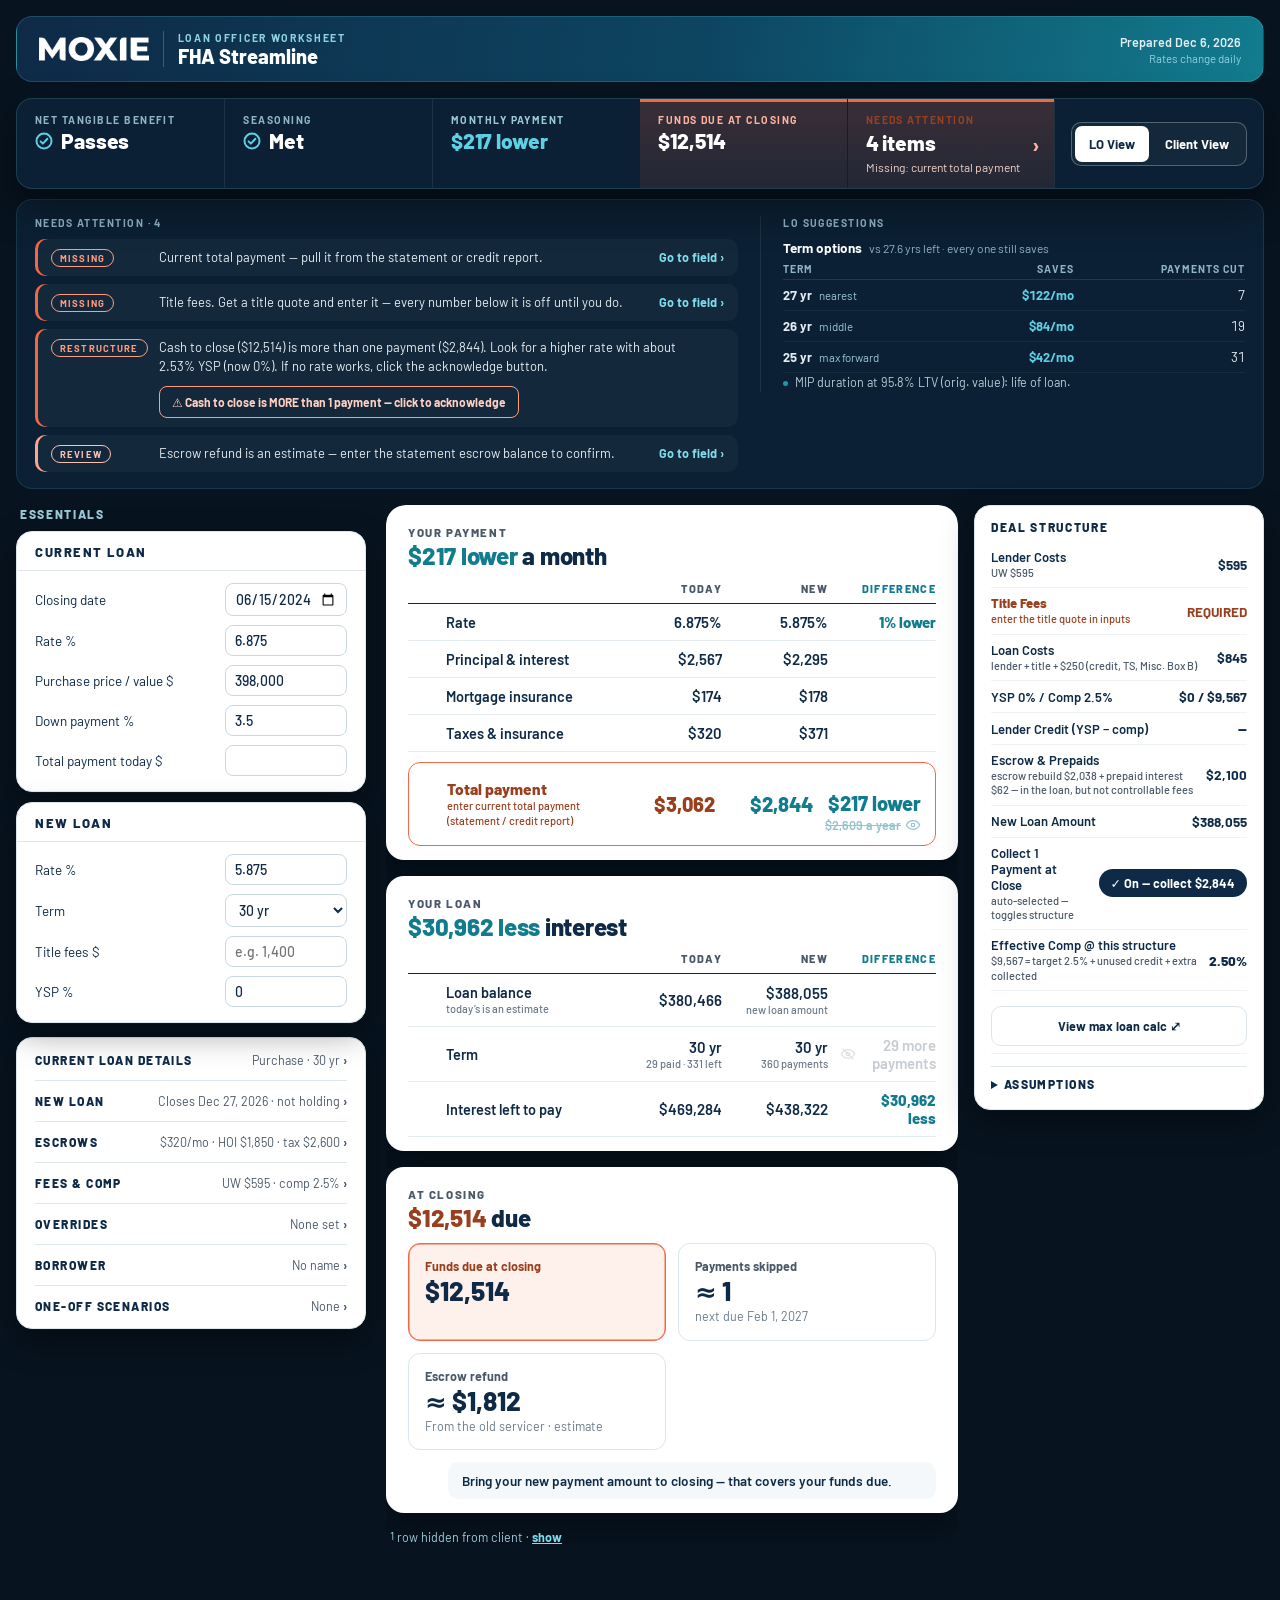
==== commit 1b0422f2: "FHA Streamline: refine header, verdict bar and checks panel - Slimmer header with a quiet "Prepared " ====
--- a/fha-streamline/index.html
+++ b/fha-streamline/index.html
@@ -665,6 +665,68 @@
 html.mx-embed .mx-modal{position:absolute; inset:auto 0 auto 0; top:var(--mx-vtop,0px); height:var(--mx-vh,100vh)}
 html.mx-embed .mx-dlg{max-height:calc(var(--mx-vh,100vh) - 40px)}
 html.mx-embed body.mx-modal-open{overflow:visible}
+
+/* ===================== Pass 6 (Nov 15): refined top sections ===================== */
+/* header: slimmer, calmer, with a quiet meta line on the right */
+header.app{padding:14px 22px; border-radius:16px; justify-content:space-between; background:linear-gradient(100deg,#0E2A47 0%,#0D4561 55%,#127C8F 100%); border:1px solid rgba(127,220,236,.18)}
+.brand{gap:14px} .brand .mx-wm{height:24px} .brand .mx-sep{background:rgba(255,255,255,.22)}
+.brand .mx-eb{font-size:10.5px; letter-spacing:.16em; color:#8FD3E2}
+.brand h1{font-size:20px; letter-spacing:0}
+.mx-hmeta{margin:0; text-align:right; font:600 12.5px var(--font-body); color:#E4EDF2}
+.mx-hmeta span{display:block; margin-top:1px; font-size:11.5px; font-weight:400; color:#8FD3E2}
+
+/* verdict bar: one even row of tiles, same rhythm in every tile */
+.mx-bar{border-radius:16px; padding:0; gap:0; background:#0B2034; border:1px solid rgba(127,220,236,.16); box-shadow:0 18px 40px rgba(0,0,0,.45)}
+.mx-bar > .mx-verdict{grid-template-columns:repeat(5,minmax(0,1fr))}
+.mx-vt{position:relative; margin:0 !important; padding:14px 18px 13px; border-radius:0; gap:3px; justify-content:flex-start; min-height:84px; box-shadow:none !important; background:transparent}
+.mx-vt + .mx-vt{border-left:1px solid rgba(255,255,255,.08)}
+.mx-vt:first-child{border-radius:15px 0 0 15px}
+.mx-vt .k{font:700 10.5px var(--font-head); letter-spacing:.14em; color:#8FB4C4}
+.mx-vt .big{font:800 21px/1.15 var(--font-head); color:#fff; letter-spacing:-.005em}
+.mx-vt .big svg{width:18px; height:18px}
+.mx-vt .s{font-size:12px; color:#9FB6C3; -webkit-line-clamp:1}
+.mx-vt.pass .big{color:#fff} .mx-vt.pass .big svg{color:#5FD0E4}
+.mx-vt.hero .big, .mx-vt.hero.neg .big{font-size:21px; color:#5FD0E4}
+/* needs attention: tinted tile with an orange edge (no boxes inside the band) */
+.mx-vt.fail, .mx-vt.hero.neg, .mx-vt.rev.fail{background:linear-gradient(180deg,rgba(244,103,68,.20),rgba(244,103,68,.10)) !important; color:#fff}
+.mx-vt.fail::before, .mx-vt.hero.neg::before, .mx-vt.rev::before{content:''; position:absolute; left:0; right:0; top:0; height:3px; background:#F46744}
+.mx-vt.rev.warnonly{background:rgba(249,165,143,.08) !important} .mx-vt.rev.warnonly::before{background:#F9A58F}
+.mx-vt.fail .k, .mx-vt.hero.neg .k, .mx-vt.rev .k{color:#FFB39E}
+.mx-vt.fail .big, .mx-vt.hero.neg .big, .mx-vt.rev .big{color:#fff; font-family:var(--font-head); font-size:21px; font-weight:800}
+.mx-vt.fail .s, .mx-vt.hero.neg .s, .mx-vt.rev .s{color:#F3D3C8}
+.mx-vt.rev{cursor:pointer; text-align:left; border:0; padding-right:34px}
+.mx-vt.rev:hover{filter:brightness(1.08)}
+.mx-chev{position:absolute; right:14px; top:50%; transform:translateY(-50%); font:700 22px var(--font-head); color:#FFB39E}
+.mx-modeslot{padding:0 16px; border-left:1px solid rgba(255,255,255,.08); box-shadow:none}
+.mode{border:1px solid rgba(255,255,255,.28); border-radius:10px; background:rgba(255,255,255,.04); padding:3px; gap:2px}
+.mode button{border-radius:7px; padding:7px 14px; font-size:13px; min-height:36px}
+.mode button.on{background:#fff; color:#0E2A47}
+.mode button:not(.on):hover{background:rgba(255,255,255,.08)}
+
+/* drawer: quiet rows on the dark panel, colour only in the left edge and tag */
+.mx-checks{margin-top:10px; padding:16px 18px; border-radius:16px; background:#0B2034; border:1px solid rgba(127,220,236,.12); gap:12px 22px}
+.mx-grp-h{display:flex; align-items:center; gap:8px; font:700 10.5px var(--font-head); letter-spacing:.14em; color:#8FB4C4; margin-bottom:10px}
+.mx-cklist{gap:6px}
+.mx-ck, .mx-ck.fail, .mx-ck.warn{background:rgba(255,255,255,.035); color:#E4EDF2; box-shadow:inset 3px 0 0 #F46744; border-radius:10px; padding:9px 14px 9px 16px; grid-template-columns:96px minmax(0,1fr) auto; column-gap:12px; font-size:13px; line-height:1.45}
+.mx-ck.warn{box-shadow:inset 3px 0 0 #F9A58F}
+.mx-ck .tag, .mx-ck.fail .tag, .mx-ck.warn .tag{width:auto; justify-self:start; background:transparent; border:1px solid currentColor; padding:2px 8px; border-radius:999px; font:700 9.5px var(--font-head); letter-spacing:.12em}
+.mx-ck.fail .tag{color:#FF9C82} .mx-ck.warn .tag{color:#F9C2B1}
+.mx-ck .go{color:#7FDCEC; text-decoration:none; font-weight:700; font-size:12.5px}
+.mx-ck .go:hover{text-decoration:underline}
+.mx-ck .ackbtn, .mx-ck.warn .ackbtn{background:transparent; border:1px solid #FF9C82; color:#FFD0C2; border-radius:8px; min-height:32px; padding:5px 12px; font:700 12px var(--font-body)}
+.mx-ck .ackbtn:hover{background:rgba(244,103,68,.15)}
+.mx-ck .ackbtn.on{background:rgba(127,220,236,.12); border-color:rgba(127,220,236,.5); color:#BFEFF7}
+.mx-sg{border-left:1px solid rgba(255,255,255,.08); padding-left:22px}
+.mx-sgh{font-size:13.5px} .mx-sgh span{color:#8FB4C4}
+.mx-term th{color:#8FB4C4; border-bottom-color:rgba(255,255,255,.10)}
+.mx-term td{border-bottom-color:rgba(255,255,255,.05); padding:7px 0} .mx-term td:not(:first-child){padding-left:8px}
+.mx-term td:nth-child(2){color:#5FD0E4}
+.mx-facts{color:#B9CCD6}
+@media (max-width:1100px){ .mx-bar > .mx-verdict{grid-template-columns:repeat(auto-fit,minmax(min(100%,180px),1fr))} .mx-vt + .mx-vt{border-left:0; border-top:1px solid rgba(255,255,255,.08)} .mx-vt:first-child{border-radius:15px 15px 0 0} }
+@media (max-width:640px){ header.app{padding:12px 16px} .mx-hmeta{display:none} .mx-ck, .mx-ck.fail, .mx-ck.warn{grid-template-columns:1fr} }
+.mx-bar .mx-vt.fail, .mx-bar .mx-vt.hero.neg, .mx-bar .mx-vt.rev, .mx-bar .mx-vt.rev.warnonly{box-shadow:none !important; border-top:0; border-right:0; border-bottom:0}
+.mx-ck .ackbtn, .mx-ck:has(.ackbtn) .ackbtn{width:auto !important; justify-self:start; margin-top:6px}
+.mx-bar .mx-vt + .mx-vt.fail, .mx-bar .mx-vt + .mx-vt.rev, .mx-bar .mx-vt + .mx-vt.hero.neg{border-left:1px solid #0B2034}
 </style>
 </head>
 <body>
@@ -1691,12 +1753,12 @@
   const items=checks.filter(c=>c.status!=='pass'&&!/^NTB|^Seasoning/.test(c.text)).concat(extra);
   const fails=items.filter(c=>c.status==='fail'), first=fails[0]||items[0];
   let rev;
-  if(!items.length) rev=`<div class="mx-vt pass"><p class="k">To review</p><p class="big">${ICON_OK}All clear</p><p class="s">No checks need attention.</p></div>`;
+  if(!items.length) rev=`<div class="mx-vt pass"><p class="k">Needs attention</p><p class="big">${ICON_OK}All clear</p><p class="s">Nothing to fix</p></div>`;
   else { const miss=/^MISSING:/.test(first.text);
     let short=first.text.replace(/^(RESTRUCTURE|MISSING):\s*/,'').split(/(?<=\.)\s/)[0].replace(/\.$/,'');
     if(miss) short='Missing: '+short.split(/\s[—-]\s/)[0]; short=short.charAt(0).toUpperCase()+short.slice(1);
     const f=first.field?[null,first.field]:FIELD_FOR.find(([re])=>/^MISSING/.test(first.text)&&re.test(first.text));
-    rev=`<button type="button" class="mx-vt rev ${fails.length?'fail':'warnonly'}" data-mx-rev="${f?f[1]:''}"><p class="k">${items.length} thing${items.length===1?'':'s'} to review</p><p class="big">${escT(short)}</p><p class="s"><b>${f?'Go to the field ›':'See all checks ›'}</b></p></button>`; }
+    rev=`<button type="button" class="mx-vt rev ${fails.length?'fail':'warnonly'}" data-mx-rev="${f?f[1]:''}" aria-label="${items.length} item${items.length===1?'':'s'} need attention. ${escT(short)}"><p class="k">Needs attention</p><p class="big">${items.length} item${items.length===1?'':'s'}</p><p class="s">${escT(short)}</p><span class="mx-chev" aria-hidden="true">›</span></button>`; }
   el.innerHTML=tile(ntb,'Net tangible benefit')+tile(sea,'Seasoning')+pay+funds+rev;
   /* every open check, full text, attached under the bar (scrolls away; the tiles stay pinned) */
   let dr=document.getElementById('mxChecks');
@@ -1875,6 +1937,7 @@
 
 function tileNotes(){ qa('#results .mx-tiles > .srow').forEach(r=>{ const sb=q('.lblc .sub',r); if(sb){ const e=q(':scope > .eye',r)&&q(':scope > .eye',r).dataset.eye;
     if(/x_escref/.test(e||'')&&/ESTIMATE/i.test(sb.textContent)) sb.textContent='From the old servicer · estimate'; sb.classList.add('mx-tnote'); r.appendChild(sb); } }); }
+(function(){ const b=q('header.app'); if(b&&!q('.mx-hmeta',b)){ const m=document.createElement('p'); m.className='mx-hmeta'; m.innerHTML='Prepared '+new Date().toLocaleDateString('en-US',{month:'short',day:'numeric',year:'numeric'})+'<span>Rates change daily</span>'; b.appendChild(m); } })();
 const _render=render; render=function(){ _render(); restructureSheet(); verdict(); summaries(); clientView(); tileNotes(); pinBar(); };
 arrange(); render();
 })();
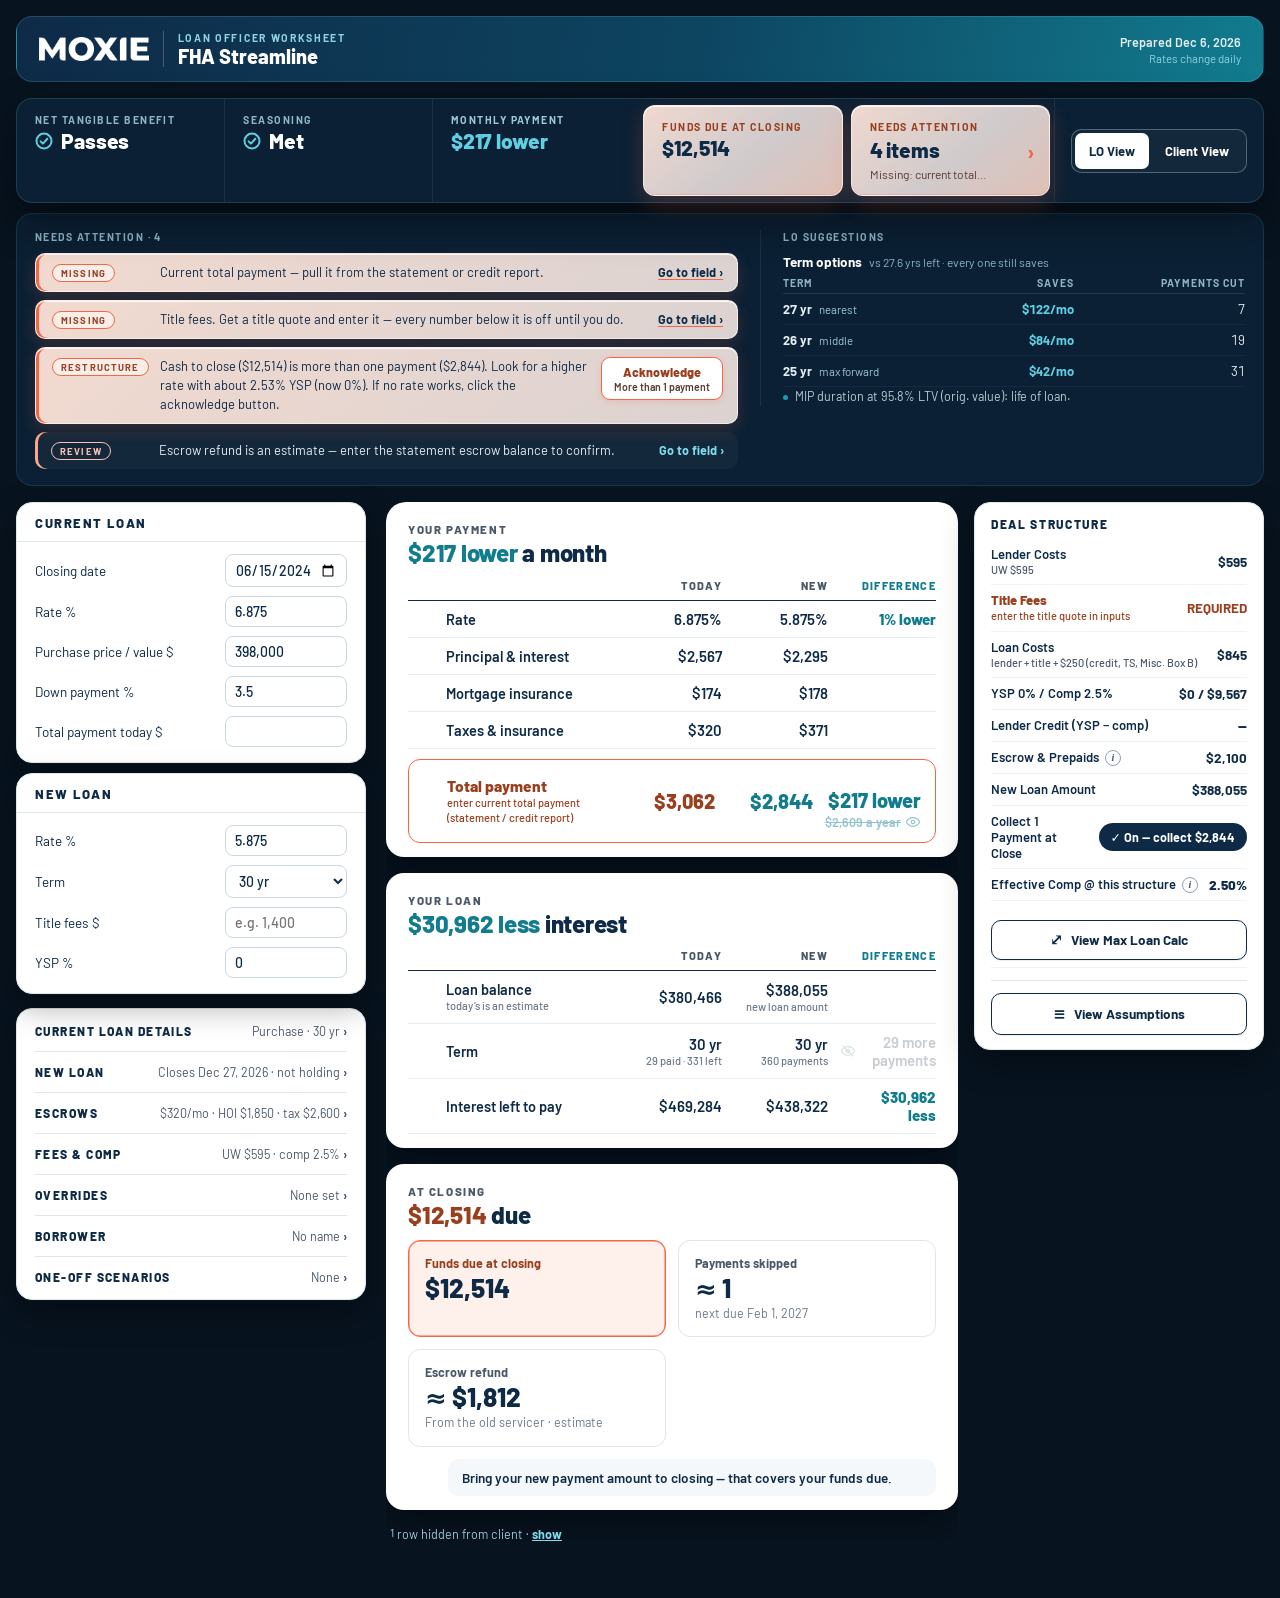
==== commit d945963f: "FHA Streamline: peach-glass attention boxes, tooltips, pop-out assumptions - Needs-attention tiles a" ====
--- a/fha-streamline/index.html
+++ b/fha-streamline/index.html
@@ -727,6 +727,52 @@
 .mx-bar .mx-vt.fail, .mx-bar .mx-vt.hero.neg, .mx-bar .mx-vt.rev, .mx-bar .mx-vt.rev.warnonly{box-shadow:none !important; border-top:0; border-right:0; border-bottom:0}
 .mx-ck .ackbtn, .mx-ck:has(.ackbtn) .ackbtn{width:auto !important; justify-self:start; margin-top:6px}
 .mx-bar .mx-vt + .mx-vt.fail, .mx-bar .mx-vt + .mx-vt.rev, .mx-bar .mx-vt + .mx-vt.hero.neg{border-left:1px solid #0B2034}
+
+/* ===================== Pass 7 (Nov 15) ===================== */
+/* needs attention = peach glass (verdict tiles and the Missing / Restructure rows) */
+.mx-bar .mx-vt.fail, .mx-bar .mx-vt.hero.neg, .mx-bar .mx-vt.rev.fail{
+  background:linear-gradient(140deg,rgba(255,228,216,.94) 0%,rgba(254,240,235,.82) 55%,rgba(255,214,198,.88) 100%) !important;
+  -webkit-backdrop-filter:blur(12px) saturate(160%); backdrop-filter:blur(12px) saturate(160%);
+  border:1px solid rgba(255,255,255,.65) !important; border-radius:12px; margin:6px 4px !important;
+  box-shadow:inset 0 1px 0 rgba(255,255,255,.85), inset 0 -1px 0 rgba(244,103,68,.25), 0 8px 22px rgba(244,103,68,.22) !important; color:var(--navy)}
+.mx-bar .mx-vt.fail::before, .mx-bar .mx-vt.hero.neg::before, .mx-bar .mx-vt.rev.fail::before{display:none}
+.mx-bar .mx-vt.fail .k, .mx-bar .mx-vt.hero.neg .k, .mx-bar .mx-vt.rev.fail .k{color:#9A3F1E}
+.mx-bar .mx-vt.fail .big, .mx-bar .mx-vt.hero.neg .big, .mx-bar .mx-vt.rev.fail .big{color:#0E2A47}
+.mx-bar .mx-vt.fail .s, .mx-bar .mx-vt.hero.neg .s, .mx-bar .mx-vt.rev.fail .s{color:#5A3A30}
+.mx-bar .mx-vt.rev.fail .mx-chev{color:#F46744}
+.mx-bar .mx-vt + .mx-vt.fail, .mx-bar .mx-vt + .mx-vt.rev.fail, .mx-bar .mx-vt + .mx-vt.hero.neg{border-left:1px solid rgba(255,255,255,.65) !important}
+.mx-bar .mx-vt.fail + .mx-vt{border-left-color:transparent}
+.mx-ck.fail{background:linear-gradient(140deg,rgba(255,228,216,.95),rgba(254,240,235,.86)) !important; -webkit-backdrop-filter:blur(10px); backdrop-filter:blur(10px);
+  color:var(--navy) !important; box-shadow:inset 0 1px 0 rgba(255,255,255,.85), inset 3px 0 0 #F46744, 0 6px 16px rgba(244,103,68,.18) !important; border:1px solid rgba(255,255,255,.55)}
+.mx-ck.fail .tag{color:#9A3F1E !important; border-color:#F46744 !important; background:rgba(255,255,255,.55) !important}
+.mx-ck.fail .go{color:#0E2A47; text-decoration:underline; text-decoration-color:#F46744; text-underline-offset:2px}
+/* acknowledge: a two-line button in the same column as "Go to field" */
+.mx-ck .ackbtn.mx-ack2, .mx-ck:has(.ackbtn) .ackbtn.mx-ack2{grid-column:3 !important; grid-row:1; justify-self:end; align-self:start; margin:0 !important; width:auto !important;
+  display:flex; flex-direction:column; align-items:center; gap:0; padding:6px 12px; min-height:0; border-radius:9px; line-height:1.2; text-align:center;
+  background:#fff; border:1.5px solid #F46744; color:#9A3F1E; box-shadow:0 2px 6px rgba(244,103,68,.18)}
+.mx-ack2 b{font:800 12.5px var(--font-body)} .mx-ack2 span{font:600 10.5px var(--font-body); color:#5A3A30}
+.mx-ck .ackbtn.mx-ack2:hover{background:#FFF6F2}
+.mx-ck .ackbtn.mx-ack2.on{background:#EAF3F6; border-color:#9BD3DF; color:#127C8F; box-shadow:none} .mx-ack2.on span{color:#4A5868}
+.mx-ck.warn .ackbtn.mx-ack2{background:#fff}
+/* deal panel: clear buttons + tooltips */
+.mx-pbtn{display:inline-flex; align-items:center; justify-content:center; gap:8px; width:100%; min-height:42px; margin:0; padding:0 14px; border-radius:10px;
+  border:1.5px solid #0E2A47 !important; background:#fff; color:#0E2A47 !important; font:700 13.5px var(--font-body) !important; cursor:pointer; box-shadow:0 1px 0 rgba(14,42,71,.08)}
+.mx-pbtn:hover{background:#0E2A47; color:#fff !important} .mx-pbtn:focus-visible{outline:3px solid #1C97AE; outline-offset:2px}
+.mx-bi{font-size:15px; line-height:1}
+.mx-deal .showmore-row{padding-top:12px}
+.mx-assume{margin-top:12px; padding-top:12px; border-top:1px solid var(--line)}
+.mx-tip{position:relative; display:inline-flex; align-items:center; justify-content:center; width:16px; height:16px; margin-left:6px; vertical-align:1px; border-radius:50%;
+  border:1.2px solid #8FA4B1; background:#fff; color:#4A5868; font:700 10px/1 Georgia,serif; font-style:italic; cursor:help; padding:0}
+.mx-tip:hover, .mx-tip:focus-visible{border-color:#1C97AE; color:#127C8F; outline:none}
+.mx-tip::after{content:attr(data-tip); position:absolute; z-index:50; right:-8px; bottom:calc(100% + 8px); width:240px; padding:9px 11px; border-radius:8px;
+  background:#0E2A47; color:#fff; font:500 12px/1.45 var(--font-body); font-style:normal; text-align:left; box-shadow:0 10px 24px rgba(0,0,0,.25);
+  opacity:0; visibility:hidden; transform:translateY(4px); transition:opacity .12s, transform .12s; pointer-events:none}
+.mx-tip:hover::after, .mx-tip:focus-visible::after{opacity:1; visibility:visible; transform:none}
+.mx-alist{margin:0; padding:10px 26px 6px 46px; display:flex; flex-direction:column; gap:10px; font-size:14.5px; line-height:1.5; color:var(--ink)}
+.mx-alist li::marker{color:#1C97AE}
+
+.mx-tip::after{display:none !important}
+.mx-tipbox{position:absolute; z-index:120; max-width:260px; padding:9px 11px; border-radius:8px; background:#0E2A47; color:#fff; font:500 12px/1.45 var(--font-body); box-shadow:0 10px 24px rgba(0,0,0,.3); pointer-events:none}
 </style>
 </head>
 <body>
@@ -1594,7 +1640,7 @@
   const box=document.getElementById('inputs'); if(!box||!document.getElementById('fha_close')||q('.mx-ess',box)) return;
   const open={}; /* nothing to restore on first build */
   const ess=document.createElement('section'); ess.className='mx-ess'; ess.setAttribute('aria-label','Essentials');
-  ess.innerHTML='<p class="mx-ess-h">Essentials</p><div class="card mx-esscard"><h2>Current loan</h2><div class="body" id="mxEssCur"></div></div><div class="card mx-esscard"><h2>New loan</h2><div class="body" id="mxEssNew"></div></div>';
+  ess.innerHTML='<div class="card mx-esscard"><h2>Current loan</h2><div class="body" id="mxEssCur"></div></div><div class="card mx-esscard"><h2>New loan</h2><div class="body" id="mxEssNew"></div></div>';
   const fill=(list,dest)=>list.forEach(([id,lbl])=>{ const r=rowOf(id); if(!r) return; r.classList.add('mx-essrow'); const l=r.querySelector('label'); if(l) l.textContent=lbl; dest.appendChild(r);
     if(id==='fha_curpay'){ const slot=document.getElementById('fha_reqslot'); if(slot) dest.appendChild(slot); } });
   fill(ESS_CUR,q('#mxEssCur',ess)); fill(ESS_NEW,q('#mxEssNew',ess));
@@ -1722,10 +1768,15 @@
     if(ZERO.includes(id)&&n.classList.contains('off')) n.classList.add('mx-zero');
     if(id==='b_loan'){ n.classList.remove('off'); }
     ds.appendChild(n); });
-  const sm=q('[data-tgl="showMore"]',ds); if(sm){ sm.textContent='View max loan calc ⤢'; sm.setAttribute('aria-haspopup','dialog'); }
+  const sm=q('[data-tgl="showMore"]',ds); if(sm){ sm.innerHTML='<span class="mx-bi" aria-hidden="true">⤢</span>View Max Loan Calc'; sm.setAttribute('aria-haspopup','dialog'); sm.classList.add('mx-pbtn'); }
+  /* long notes under a row become an ⓘ tooltip (same text) */
+  ['b_escprep','b_effcomp'].forEach(id=>{ const b=q(`.srow > .eye[data-eye="fha:${id}"]`,ds), sb=b&&q('.lblc .sub',b.parentElement);
+    if(sb){ const t=sb.textContent.trim(); const tip=document.createElement('button'); tip.type='button'; tip.className='mx-tip'; tip.setAttribute('aria-label',t); tip.dataset.tip=t; tip.textContent='i'; sb.replaceWith(tip); } });
+  const cr=q('[data-tgl="fhaBring"]',ds); if(cr){ const sb=q('.lblc .sub',cr.closest('.srow')); if(sb) sb.remove(); }
   panel.prepend(ds);
-  const note=q('.note',panel); if(note){ const d=document.createElement('details'); d.className='mx-assume'; if(window.__mxAssumeOpen) d.open=true;
-    d.innerHTML='<summary>Assumptions</summary>'; note.replaceWith(d); d.appendChild(note); d.addEventListener('toggle',()=>{ window.__mxAssumeOpen=d.open; }); }
+  /* assumptions: a button that opens the same pop-out window */
+  const note=q('.note',panel); if(note){ window.__mxNote=note.textContent.trim(); const w=document.createElement('div'); w.className='mx-assume';
+    w.innerHTML='<button type="button" class="mx-pbtn" data-mx-assume aria-haspopup="dialog"><span class="mx-bi" aria-hidden="true">≡</span>View Assumptions</button>'; note.replaceWith(w); }
 }
 
 /* ---------- 1. verdict strip ---------- */
@@ -1782,7 +1833,8 @@
   const sg=(term||facts.length)?`<div class="mx-sg"><p class="mx-grp-h">LO suggestions</p>${term}${facts.length?`<ul class="mx-facts">${facts.map(t=>`<li>${escT(t)}</li>`).join('')}</ul>`:''}</div>`:'';
   dr.innerHTML=`<div class="mx-ckcol"><p class="mx-grp-h">Needs attention${open.length?' · '+open.length:''}</p>${list}</div>${sg}`;
   const ab=window.__mxAckBtn;
-  if(ab){ const host=qa('.mx-ck',dr).find(li=>/Restructure/.test(li.textContent)); if(host) host.appendChild(ab); else { const ul=q('.mx-cklist',dr)||q('.mx-ckcol',dr); const li=document.createElement('li'); li.className='mx-ck warn'; li.appendChild(ab); ul.appendChild(li); } }
+  if(ab){ const on=ab.classList.contains('on'); ab.innerHTML=on?'<b>✓ Acknowledged</b><span>More than 1 payment</span>':'<b>Acknowledge</b><span>More than 1 payment</span>'; ab.classList.add('mx-ack2'); ab.style.width='';
+    const host=qa('.mx-ck',dr).find(li=>/Restructure/.test(li.textContent)); if(host) host.appendChild(ab); else { const ul=q('.mx-cklist',dr)||q('.mx-ckcol',dr); const li=document.createElement('li'); li.className='mx-ck warn'; li.appendChild(ab); ul.appendChild(li); } }
   /* the panel's own suggestions box is no longer needed */
   const sb=q('#results .lopanel .sugg'); if(sb) sb.remove();
 }
@@ -1801,19 +1853,40 @@
     const vb=[...r.children].filter(c=>c.classList.contains('vbox')&&!c.classList.contains('blank')&&!c.classList.contains('dcell')).pop();
     const val=vb?vb.textContent.trim():''; const bad=vb&&vb.classList.contains('bad'), good=vb&&vb.classList.contains('save');
     return {id,lab,sub,val,bad,good}; }).filter(x=>x.lab&&!((x.id==='b_short'||x.id==='b_excess'||x.id==='b_bpcomp')&&/^\$0$/.test(x.val)));
+  openPop('Max loan calculation','How the new loan amount is built, step by step.',
+    `<ol class="mx-steps">${items.map(x=>`<li class="${RESULT.includes(x.id)?'res':''} ${x.bad?'bad':''}"><div><b>${escT(x.lab)}</b>${x.sub?`<span>${escT(x.sub)}</span>`:''}</div><em class="${x.good?'good':''}">${escT(x.val)}</em></li>`).join('')}</ol>`);
+}
+function openAssumptions(){
+  const t=window.__mxNote||''; if(!t) return;
+  const parts=t.split(/(?<=\.)\s+(?=[A-Z])/).map(x=>x.trim()).filter(Boolean);
+  openPop('Assumptions','What this worksheet assumes. Confirm these against the statement and the lender worksheet.',
+    `<ul class="mx-alist">${parts.map(x=>`<li>${escT(x)}</li>`).join('')}</ul>`);
+}
+function openPop(title,sub,body){
   let ov=document.getElementById('mxModal');
   if(!ov){ ov=document.createElement('div'); ov.id='mxModal'; ov.className='mx-modal'; document.body.appendChild(ov);
     ov.addEventListener('click',e=>{ if(e.target===ov||e.target.closest('[data-mx-close]')) closeMaxLoan(); }); }
   ov.innerHTML=`<div class="mx-dlg" role="dialog" aria-modal="true" aria-labelledby="mxDlgT">
-    <div class="mx-dlg-h"><div><p class="k">FHA Streamline</p><h2 id="mxDlgT">Max loan calculation</h2><p class="s">How the new loan amount is built, step by step.</p></div>
+    <div class="mx-dlg-h"><div><p class="k">FHA Streamline</p><h2 id="mxDlgT">${escT(title)}</h2><p class="s">${escT(sub)}</p></div>
     <button type="button" class="mx-x" data-mx-close aria-label="Close">✕</button></div>
-    <ol class="mx-steps">${items.map(x=>`<li class="${RESULT.includes(x.id)?'res':''} ${x.bad?'bad':''}"><div><b>${escT(x.lab)}</b>${x.sub?`<span>${escT(x.sub)}</span>`:''}</div><em class="${x.good?'good':''}">${escT(x.val)}</em></li>`).join('')}</ol>
+    ${body}
     <div class="mx-dlg-f"><button type="button" class="mx-done" data-mx-close>Done</button></div></div>`;
   ov.hidden=false; document.body.classList.add('mx-modal-open');
   window.__mxLastFocus=document.activeElement; q('.mx-x',ov).focus();
 }
 function closeMaxLoan(){ const ov=document.getElementById('mxModal'); if(!ov||ov.hidden) return; ov.hidden=true; document.body.classList.remove('mx-modal-open'); if(window.__mxLastFocus) window.__mxLastFocus.focus(); }
 document.addEventListener('click',e=>{ const b=e.target.closest('[data-tgl="showMore"]'); if(!b) return; e.preventDefault(); e.stopImmediatePropagation(); openMaxLoan(); },true);
+document.addEventListener('click',e=>{ if(e.target.closest('[data-mx-assume]')) openAssumptions(); });
+/* ⓘ tooltips: drawn at page level so the panel edge never cuts them off */
+function tipShow(t){ tipHide(); const b=document.createElement('div'); b.className='mx-tipbox'; b.id='mxTipBox'; b.setAttribute('role','tooltip'); b.textContent=t.dataset.tip; document.body.appendChild(b);
+  const r=t.getBoundingClientRect(), w=b.offsetWidth, h=b.offsetHeight; let x=r.left+r.width/2-w/2; x=Math.max(8,Math.min(x,document.documentElement.clientWidth-w-8));
+  let y=r.top-h-8; if(y<8) y=r.bottom+8; b.style.left=(x+window.scrollX)+'px'; b.style.top=(y+window.scrollY)+'px'; t.setAttribute('aria-describedby','mxTipBox'); }
+function tipHide(){ const b=document.getElementById('mxTipBox'); if(b) b.remove(); }
+document.addEventListener('mouseover',e=>{ const t=e.target.closest('.mx-tip'); if(t) tipShow(t); });
+document.addEventListener('mouseout',e=>{ if(e.target.closest('.mx-tip')) tipHide(); });
+document.addEventListener('focusin',e=>{ const t=e.target.closest('.mx-tip'); if(t) tipShow(t); });
+document.addEventListener('focusout',e=>{ if(e.target.closest('.mx-tip')) tipHide(); });
+document.addEventListener('keydown',e=>{ if(e.key==='Escape') tipHide(); });
 document.addEventListener('keydown',e=>{ const ov=document.getElementById('mxModal'); if(!ov||ov.hidden) return;
   if(e.key==='Escape'){ e.preventDefault(); closeMaxLoan(); }
   if(e.key==='Tab'){ const f=qa('button',ov); if(!f.length) return; const i=f.indexOf(document.activeElement); if(e.shiftKey&&i<=0){ e.preventDefault(); f[f.length-1].focus(); } else if(!e.shiftKey&&i===f.length-1){ e.preventDefault(); f[0].focus(); } } });
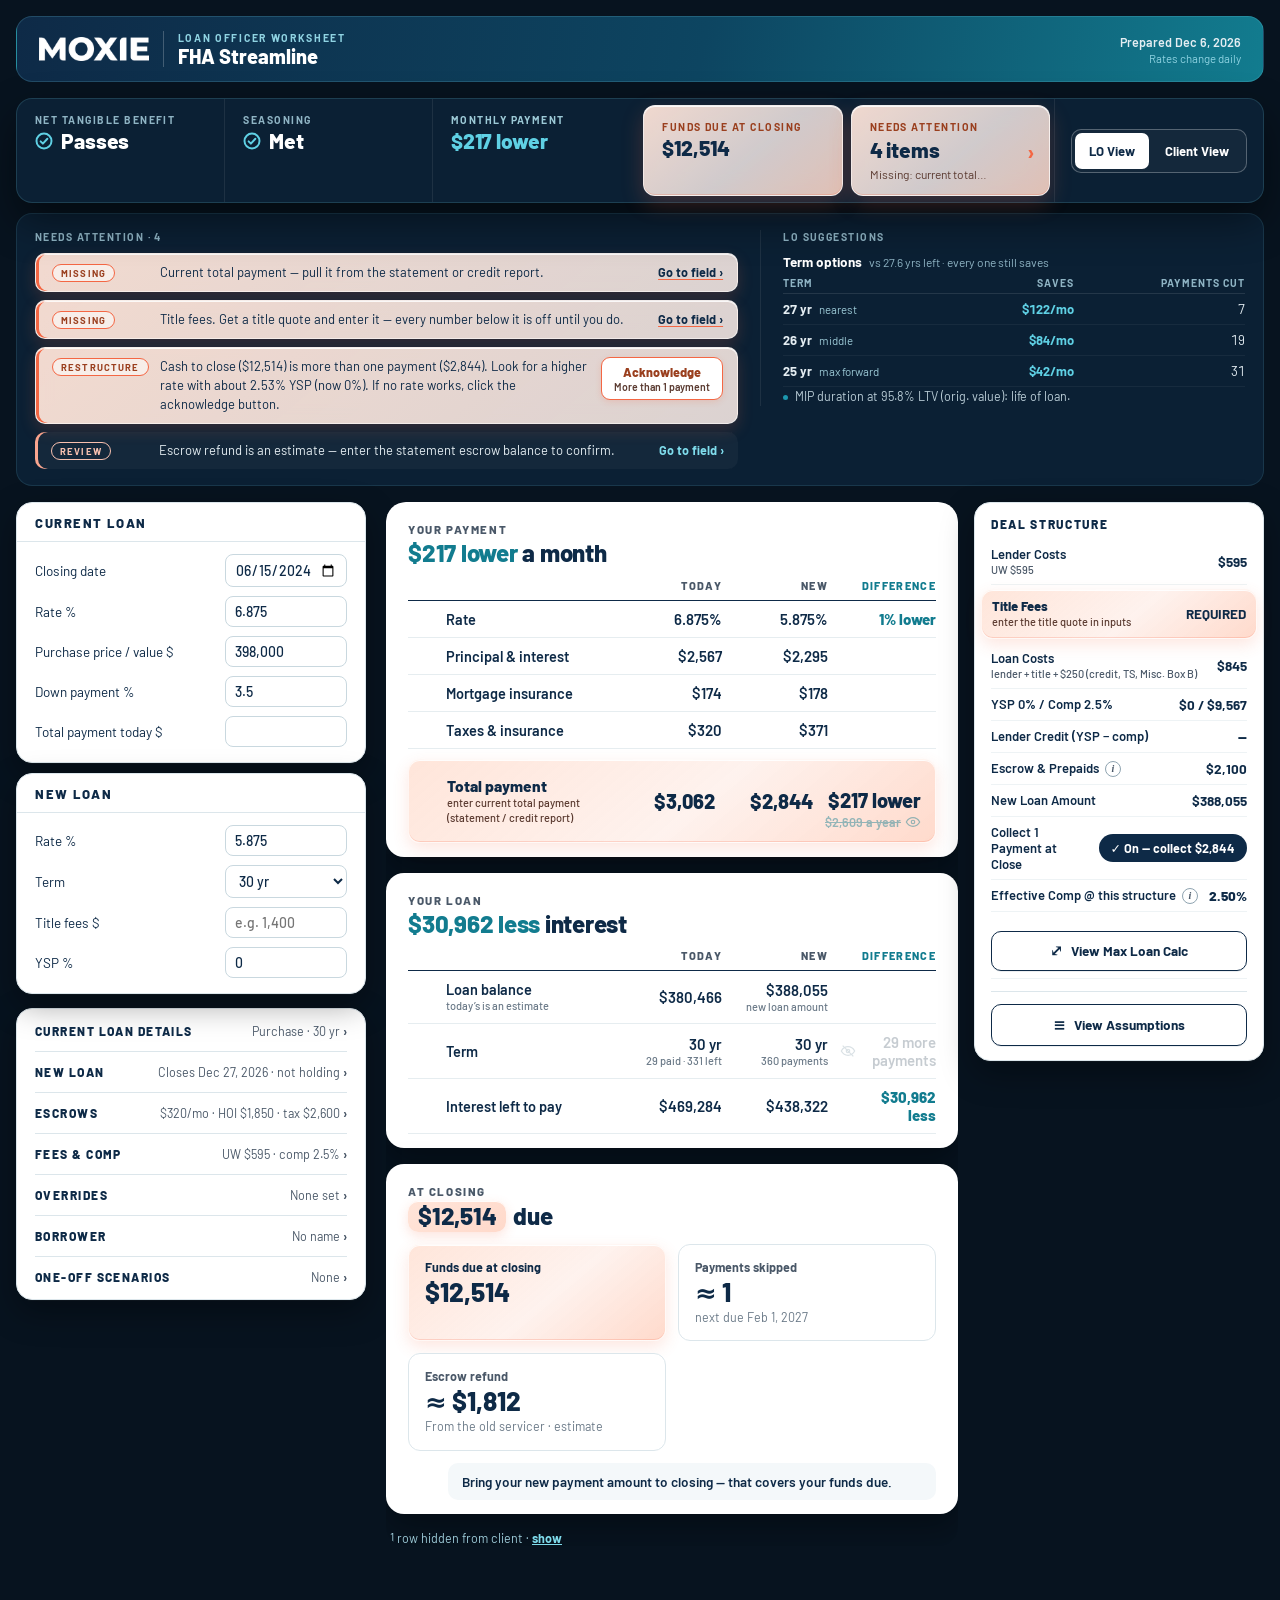
==== commit b5e20ded: "FHA Streamline: peach glass for concerns on the white cards Missing total payment row, Title Fees RE" ====
--- a/fha-streamline/index.html
+++ b/fha-streamline/index.html
@@ -773,6 +773,25 @@
 
 .mx-tip::after{display:none !important}
 .mx-tipbox{position:absolute; z-index:120; max-width:260px; padding:9px 11px; border-radius:8px; background:#0E2A47; color:#fff; font:500 12px/1.45 var(--font-body); box-shadow:0 10px 24px rgba(0,0,0,.3); pointer-events:none}
+
+/* ===================== Pass 8: concerns on the white cards use the same peach glass ===================== */
+.mx-scard .srow.mx-tot.missingrow, .mx-scard .srow.missingrow:not(.mx-tot), .mx-deal .srow.missingrow,
+.mx-tiles .srow:has(.vbox.bad){
+  background:linear-gradient(140deg,rgba(255,228,216,.95) 0%,rgba(254,240,235,.86) 55%,rgba(255,214,198,.9) 100%) !important;
+  -webkit-backdrop-filter:blur(10px) saturate(150%); backdrop-filter:blur(10px) saturate(150%);
+  border:1px solid rgba(255,255,255,.7) !important; border-radius:12px;
+  box-shadow:inset 0 1px 0 rgba(255,255,255,.9), inset 0 -1px 0 rgba(244,103,68,.22), 0 6px 16px rgba(244,103,68,.16) !important}
+.mx-scard .srow.missingrow .lblc, .mx-scard .srow.missingrow .lblc .sub, .mx-scard .srow.missingrow .vbox,
+.mx-deal .srow.missingrow .lblc, .mx-deal .srow.missingrow .lblc .sub, .mx-deal .srow.missingrow .vbox,
+.mx-tiles .srow:has(.vbox.bad) .lblc, .mx-tiles .srow:has(.vbox.bad) .vbox{color:var(--navy) !important}
+.mx-scard .srow.missingrow .lblc .sub, .mx-deal .srow.missingrow .lblc .sub{color:#5A3A30 !important}
+.mx-scard .srow.mx-tot.missingrow .vbox.bad{color:var(--navy) !important}
+.mx-deal .srow.missingrow{margin:4px -10px; padding:8px 10px !important; border-bottom:0}
+.mx-scard .srow.missingrow:not(.mx-tot){margin:4px -10px; padding:9px 10px !important}
+.mx-tiles .srow:has(.vbox.bad){border-color:rgba(255,255,255,.7) !important}
+/* "$14,142 due" heading: the amount sits in a peach glass chip */
+.mx-sh .b{display:inline-block; padding:1px 10px 3px; margin-right:2px; border-radius:10px; color:var(--navy);
+  background:linear-gradient(140deg,rgba(255,228,216,.98),rgba(255,214,198,.92)); box-shadow:inset 0 1px 0 rgba(255,255,255,.9), 0 4px 12px rgba(244,103,68,.18)}
 </style>
 </head>
 <body>
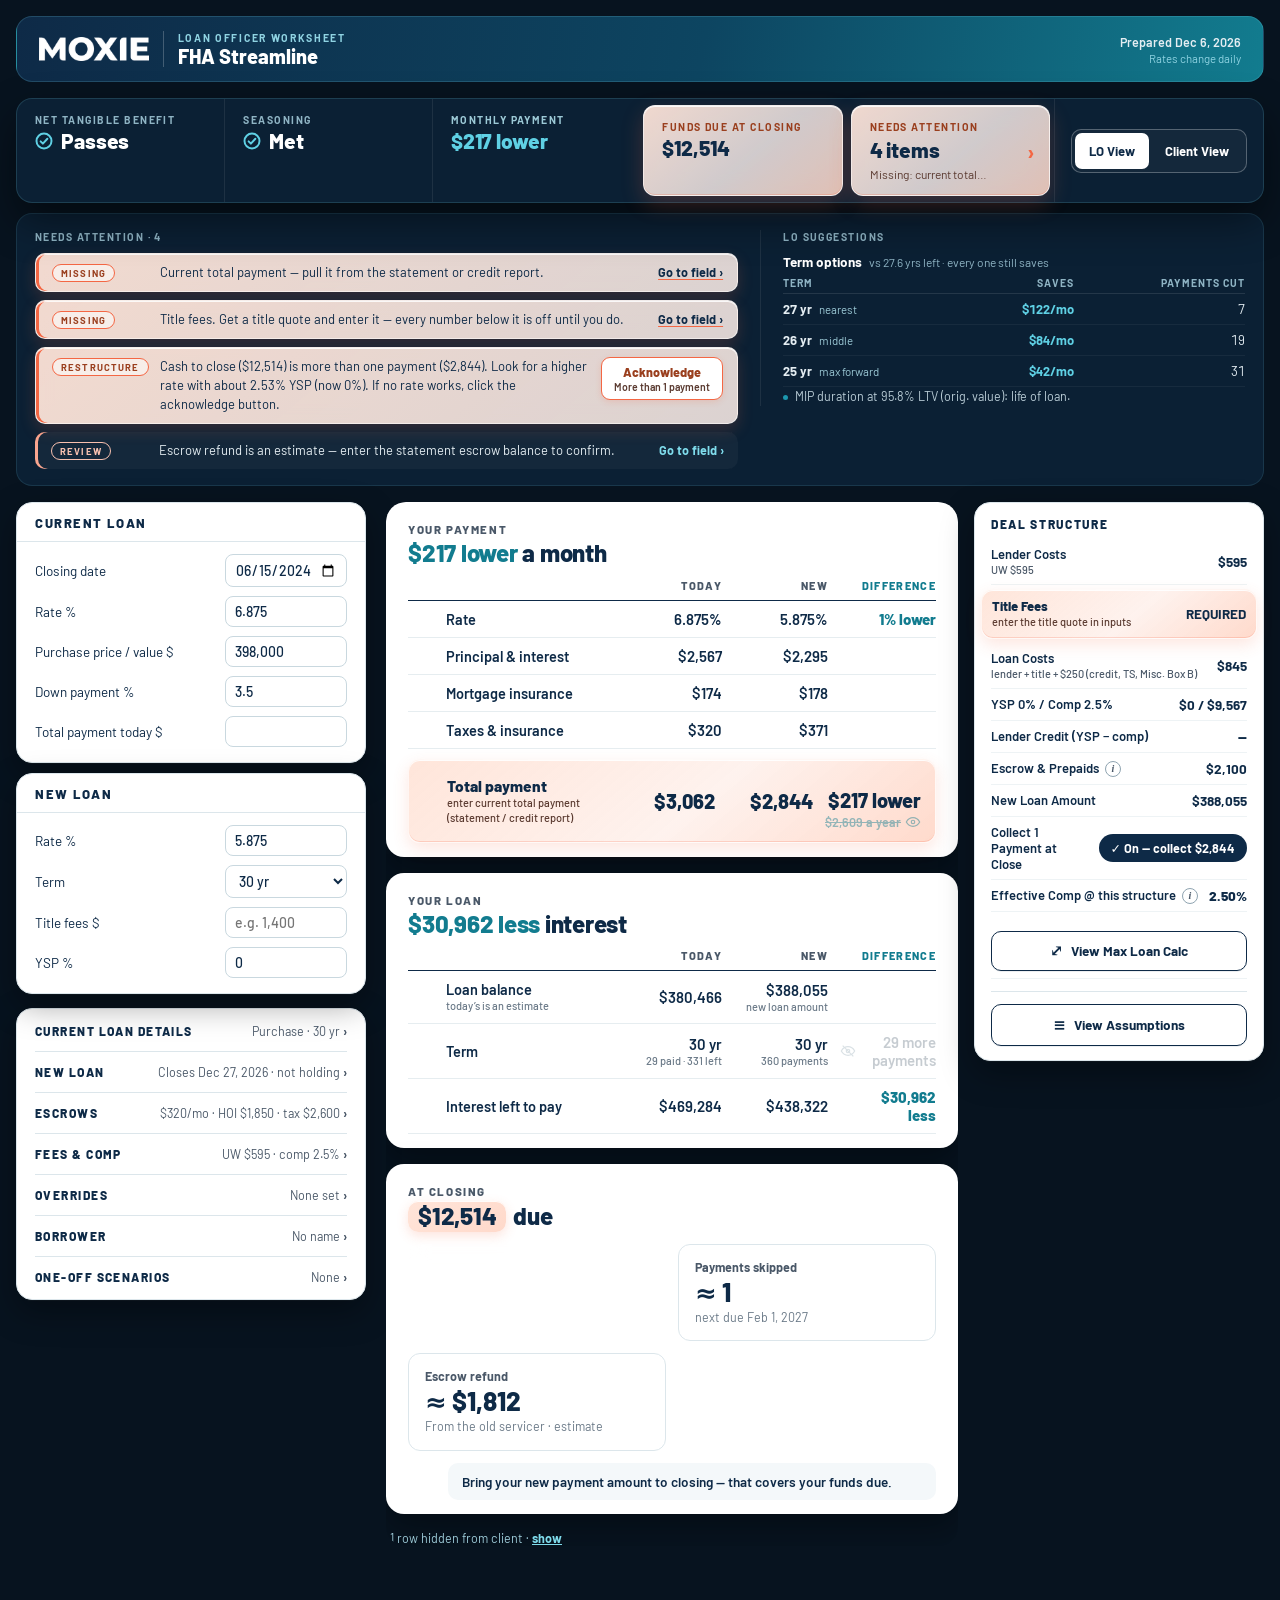
==== commit 086b930a: "Add VA IRRRL and Conventional R&T worksheets with the Moxie design; share the design layer The FHA S" ====
--- a/fha-streamline/index.html
+++ b/fha-streamline/index.html
@@ -661,10 +661,10 @@
 
 /* ---- embedded in a web page: the host scrolls, so the bar is pinned by script and the pop-out sits in the visible area ---- */
 html.mx-embed body{padding-bottom:24px}
-html.mx-embed .mx-bar{position:relative; top:auto; will-change:transform}
-html.mx-embed .mx-modal{position:absolute; inset:auto 0 auto 0; top:var(--mx-vtop,0px); height:var(--mx-vh,100vh)}
-html.mx-embed .mx-dlg{max-height:calc(var(--mx-vh,100vh) - 40px)}
-html.mx-embed body.mx-modal-open{overflow:visible}
+html.mx-hosted .mx-bar{position:relative; top:auto; will-change:transform}
+html.mx-hosted .mx-modal{position:absolute; inset:auto 0 auto 0; top:var(--mx-vtop,0px); height:var(--mx-vh,100vh)}
+html.mx-hosted .mx-dlg{max-height:calc(var(--mx-vh,100vh) - 40px)}
+html.mx-hosted body.mx-modal-open{overflow:visible}
 
 /* ===================== Pass 6 (Nov 15): refined top sections ===================== */
 /* header: slimmer, calmer, with a quiet meta line on the right */
@@ -1604,7 +1604,7 @@
    Lets the Refi Engine (or anyone in the browser console) run this calculator without clicking through it.
      MX_FHA.fields()          -> every input id with its current value
      MX_FHA.run({...})        -> set inputs by id (numbers, 'YYYY-MM-DD' dates, select values, true/false checkboxes),
-                                 plus optional collectOnePayment:true|false, then recalculate and return the results
+                                 then recalculate and return the results (FHA also takes collectOnePayment:true|false)
      MX_FHA.result()          -> the latest results without changing anything
    Results include every headline number plus checks[] = {status:'pass'|'fail'|'review', text}. Uses the same
    calculations as the screen; nothing here does math of its own. */
@@ -1630,10 +1630,10 @@
 })();
 </script>
 <script>
-/* ================= Streamlined layout (Nov 14) =================
+/* ================= Moxie calculator layout (shared by FHA Streamline, VA IRRRL, Conventional R&T) =================
    Re-arranges what the calculator already rendered: it moves existing rows and input fields, renames labels and
    adds a verdict strip that reads the calculator's own results (window.MX_LAST). It never computes a number,
-   never changes an input id and never touches the formulas. */
+   never changes an input id and never touches the formulas. Product differences live in CONF below. */
 (function(){
 'use strict';
 const q=(s,r)=>(r||document).querySelector(s), qa=(s,r)=>[...(r||document).querySelectorAll(s)];
@@ -1642,21 +1642,53 @@
 const ICON_NO='<svg viewBox="0 0 24 24" aria-hidden="true"><circle cx="12" cy="12" r="10"/><path d="M8.5 8.5l7 7M15.5 8.5l-7 7"/></svg>';
 const escT=s=>String(s==null?'':s).replace(/&/g,'&amp;').replace(/</g,'&lt;').replace(/>/g,'&gt;');
 
-/* ---------- 2. inputs: essentials card + collapsed sections ---------- */
-const SECTIONS=[
-  {key:'cur',  title:'Current loan details', ids:['fha_arm','fha_term','fha_ptype']},
-  {key:'new',  title:'New loan',             ids:['fha_nclose','fha_holding']},
-  {key:'esc',  title:'Escrows',              ids:['fha_escnow','fha_hoi','#fha_hoiauto','#fha_hoimrow','fha_tax','fha_taxfreq','fha_taxm','#fha_taxm2row']},
-  {key:'fee',  title:'Fees &amp; comp',      ids:['fha_uw','fha_proc','fha_comp']},
-  {key:'ovr',  title:'Overrides',            ids:['#fha_optslot','fha_mipnow','fha_escbal','fha_val','fha_miprate','fha_netfund']},
-  {key:'bor',  title:'Borrower',             ids:['bor_name','bor_addr','bor_zip','bor_fico']},
-  {key:'one',  title:'One-off scenarios',    ids:['fha_old','fha_inv']}
-];
-const ESS_CUR=[['fha_close','Closing date'],['fha_rate','Rate %'],['fha_price','Purchase price / value $'],['fha_dp','Down payment %'],['fha_curpay','Total payment today $']];
-const ESS_NEW=[['fha_nrate','Rate %'],['fha_nterm','Term'],['fha_title','Title fees $'],['fha_ysp','YSP %']];
+/* ---------- product setup ---------- */
+const P=S.product;                       /* 'fha' | 'va' | 'conv' */
+const BOR={key:'bor', title:'Borrower', ids:['bor_name','bor_addr','bor_zip','bor_fico']};
+const TAXES=p=>[p+'_hoi','#'+p+'_hoiauto','#'+p+'_hoimrow',p+'_tax',p+'_taxfreq',p+'_taxm','#'+p+'_taxm2row'];
+const CONF={
+  fha:{ name:'FHA Streamline',
+    essCur:[['fha_close','Closing date'],['fha_rate','Rate %'],['fha_price','Purchase price / value $'],['fha_dp','Down payment %'],['fha_curpay','Total payment today $']],
+    essNew:[['fha_nrate','Rate %'],['fha_nterm','Term'],['fha_title','Title fees $'],['fha_ysp','YSP %']],
+    sections:[
+      {key:'cur', title:'Current loan details', ids:['fha_arm','fha_term','fha_ptype']},
+      {key:'new', title:'New loan', ids:['fha_nclose','fha_holding']},
+      {key:'esc', title:'Escrows', ids:['fha_escnow'].concat(TAXES('fha'))},
+      {key:'fee', title:'Fees &amp; comp', ids:['fha_uw','fha_proc','fha_comp']},
+      {key:'ovr', title:'Overrides', ids:['#fha_optslot','fha_mipnow','fha_escbal','fha_val','fha_miprate','fha_netfund']},
+      BOR,
+      {key:'one', title:'One-off scenarios', ids:['fha_old','fha_inv']}],
+    fieldFor:[[/current total payment/i,'fha_curpay'],[/title fees/i,'fha_title'],[/original loan amount/i,'fha_oamt_ov'],[/statement balance/i,'fha_balov']],
+    tiles:['ntb','season','pay','funds','rev'] },
+  va:{ name:'VA IRRRL',
+    essCur:[['va_close','Closing date'],['va_oamt','Original loan amount $'],['va_rate','Rate %'],['va_escnow','Monthly escrow today $']],
+    essNew:[['va_nrate','Rate %'],['va_nterm','Term'],['va_title','Title fees $'],['va_pts','Points % (credit −%)'],['va_exempt','Veteran exempt — disability']],
+    sections:[
+      {key:'cur', title:'Current loan details', ids:['va_arm','va_term','va_ptype','va_balov']},
+      {key:'new', title:'New loan', ids:['va_nclose','va_holding','va_finfee','va_fincosts']},
+      {key:'esc', title:'Escrows', ids:TAXES('va').concat(['va_escbal','va_netfund','va_escfin'])},
+      {key:'fee', title:'Lender fees', ids:['va_uw','va_proc']},
+      BOR],
+    fieldFor:[[/statement balance/i,'va_balov']],
+    tiles:['season','vrate','recoup','pay','rev'] },
+  conv:{ name:'Conventional Rate & Term',
+    essCur:[['conv_close','Closing date'],['conv_oamt','Original loan amount $'],['conv_rate','Rate %'],['conv_value','Home value today $'],['conv_escnow','Monthly escrow today $']],
+    essNew:[['conv_nrate','Rate %'],['conv_nterm','Term'],['conv_ntype','Loan type'],['conv_pmi','New monthly PMI $'],['conv_title','Title fees $'],['conv_pts','Points % (credit −%)']],
+    sections:[
+      {key:'cur', title:'Current loan details', ids:['conv_arm','conv_term','conv_ptype','conv_balov','conv_mipnow']},
+      {key:'new', title:'New loan', ids:['conv_nclose','conv_holding','conv_fincosts']},
+      {key:'esc', title:'Escrows', ids:['conv_waive'].concat(TAXES('conv'),['conv_escbal','conv_netfund'])},
+      {key:'fee', title:'Lender fees', ids:['conv_uw','conv_proc','conv_appr']},
+      BOR],
+    fieldFor:[[/statement balance/i,'conv_balov'],[/estimated home value/i,'conv_value']],
+    tiles:['crate','ltv','be','pay','rev'] }
+}[P]||{name:'Calculator',essCur:[],essNew:[],sections:[BOR],fieldFor:[],tiles:['pay','rev']};
+const SECTIONS=CONF.sections, ESS_CUR=CONF.essCur, ESS_NEW=CONF.essNew;
+
+/* ---------- 2. inputs: essentials cards + collapsed sections ---------- */
 const pick=sel=>sel[0]==='#'?document.getElementById(sel.slice(1)):rowOf(sel);
 function arrange(){
-  const box=document.getElementById('inputs'); if(!box||!document.getElementById('fha_close')||q('.mx-ess',box)) return;
+  const box=document.getElementById('inputs'); if(!box||!document.getElementById(P+'_close')||q('.mx-ess',box)) return;
   const open={}; /* nothing to restore on first build */
   const ess=document.createElement('section'); ess.className='mx-ess'; ess.setAttribute('aria-label','Essentials');
   ess.innerHTML='<div class="card mx-esscard"><h2>Current loan</h2><div class="body" id="mxEssCur"></div></div><div class="card mx-esscard"><h2>New loan</h2><div class="body" id="mxEssNew"></div></div>';
@@ -1679,24 +1711,33 @@
 const selTxt=id=>{ const el=document.getElementById(id); return el&&el.selectedOptions&&el.selectedOptions[0]?el.selectedOptions[0].textContent:''; };
 function summaries(){
   const set=(k,t)=>{ const el=q(`[data-sum="${k}"]`); if(el) el.textContent=t; };
-  set('cur',[selTxt('fha_ptype'),selTxt('fha_term'),v('fha_arm')?'ARM':''].filter(Boolean).join(' · '));
-  const nc=parseDate(v('fha_nclose'));
-  set('new',(nc?'Closes '+fmtDate(nc):'No closing date')+' · '+(v('fha_holding')?'holding payment':'not holding'));
-  set('esc',[v('fha_escnow')?'$'+v('fha_escnow')+'/mo':'',v('fha_hoi')?'HOI $'+v('fha_hoi'):'',v('fha_tax')?'tax $'+v('fha_tax'):''].filter(Boolean).join(' · '));
-  set('fee','UW $'+(v('fha_uw')||'0')+(v('fha_proc')?' + processor':'')+' · comp '+(v('fha_comp')||'0').replace(/%?$/,'%'));
-  const ov=['fha_oamt_ov','fha_balov','fha_mipnow','fha_escbal','fha_val'].filter(id=>v(id)!==''&&document.getElementById(id)&&document.getElementById(id).closest('#fha_reqslot')===null).length
-    +(v('fha_miprate')&&v('fha_miprate')!=='auto'?1:0)+(v('fha_netfund')?1:0);
-  set('ovr',ov?ov+' set':'None set');
+  const money=id=>v(id)?'$'+v(id):'';
+  const nc=parseDate(v(P+'_nclose'));
+  const closes=(nc?'Closes '+fmtDate(nc):'No closing date')+' · '+(v(P+'_holding')?'holding payment':'not holding');
+  const escTxt=[v(P+'_escnow')?'$'+v(P+'_escnow')+'/mo':'',v(P+'_hoi')?'HOI $'+v(P+'_hoi'):'',v(P+'_tax')?'tax $'+v(P+'_tax'):''].filter(Boolean).join(' · ');
+  set('cur',[selTxt(P+'_ptype'),selTxt(P+'_term'),v(P+'_arm')?'ARM':'',P!=='fha'&&v(P+'_balov')?'balance '+money(P+'_balov'):'',P==='conv'&&parseFloat(v('conv_mipnow'))>0?'PMI '+money('conv_mipnow'):''].filter(Boolean).join(' · '));
   set('bor',v('bor_name')||'No name');
-  set('one',[v('fha_old')?'Pre-6/2009':'',v('fha_inv')?'Investment':''].filter(Boolean).join(' · ')||'None');
-  /* essentials counter: the fields the calculator flags as REQUIRED */
-  const need=['fha_curpay','fha_title'].concat(v('fha_ptype')==='refi'?['fha_oamt_ov']:[]).concat(v('fha_arm')?['fha_balov']:[]);
-  const miss=need.filter(id=>!(parseFloat(String(v(id)).replace(/[,$%\s]/g,''))>0)).length;
-  const c=document.getElementById('mxEssCount'); if(c){ c.textContent=miss?miss+' required missing':'All required filled'; c.className=miss?'miss':''; }
+  if(P==='fha'){
+    set('new',closes);
+    set('esc',escTxt);
+    set('fee','UW $'+(v('fha_uw')||'0')+(v('fha_proc')?' + processor':'')+' · comp '+(v('fha_comp')||'0').replace(/%?$/,'%'));
+    const ov=['fha_oamt_ov','fha_balov','fha_mipnow','fha_escbal','fha_val'].filter(id=>v(id)!==''&&document.getElementById(id)&&document.getElementById(id).closest('#fha_reqslot')===null).length
+      +(v('fha_miprate')&&v('fha_miprate')!=='auto'?1:0)+(v('fha_netfund')?1:0);
+    set('ovr',ov?ov+' set':'None set');
+    set('one',[v('fha_old')?'Pre-6/2009':'',v('fha_inv')?'Investment':''].filter(Boolean).join(' · ')||'None');
+  } else if(P==='va'){
+    set('new',[nc?'Closes '+fmtDate(nc):'No closing date', v('va_finfee')&&v('va_fincosts')?'all financed':v('va_finfee')?'fee financed':v('va_fincosts')?'costs financed':'paid at closing'].join(' · '));
+    set('esc',escTxt);
+    set('fee','UW $'+(v('va_uw')||'0')+(v('va_proc')?' + processor':''));
+  } else if(P==='conv'){
+    set('new',[nc?'Closes '+fmtDate(nc):'No closing date', v('conv_fincosts')?'costs financed':'costs paid'].join(' · '));
+    set('esc',v('conv_waive')?'Escrows waived':escTxt);
+    set('fee','UW $'+(v('conv_uw')||'0')+(v('conv_proc')?' + processor':'')+(v('conv_appr')?' · appraisal $'+v('conv_appr'):''));
+  }
 }
 
 /* ---------- 4. sheet: three blocks, plain-word differences ---------- */
-const keyRow=(sheet,id)=>{ const b=q(`.srow > .eye[data-eye="fha:${id}"]`,sheet); return b?b.parentElement:null; };
+const keyRow=(sheet,id)=>{ const b=q(`.srow > .eye[data-eye="${P}:${id}"]`,sheet); return b?b.parentElement:null; };
 function setLabel(row,txt){ const l=row&&q('.lblc',row); if(!l) return; const t=[...l.childNodes].find(n=>n.nodeType===3); if(t) t.textContent=txt; else l.insertBefore(document.createTextNode(txt),l.firstChild); }
 function addSub(cell,txt){ if(!cell||!txt) return; const s=document.createElement('span'); s.className='mx-vs'; s.textContent=txt; cell.appendChild(s); }
 function sect(t){ const d=document.createElement('div'); d.className='srow'; d.innerHTML=(S.client?'':'<span></span>')+'<div class="secttl">'+t+'</div>'; return d; }
@@ -1725,7 +1766,7 @@
     setLabel(cb,'Loan balance');
     bal.remove();
   }
-  if(cb&&!cb.classList.contains('missingrow')){ const l=q('.lblc',cb); if(l&&!q('.sub',l)){ const s=document.createElement('span'); s.className='sub subc'; s.textContent=gv('fha_balov',0)>0?'today’s from the statement':'today’s is an estimate'; l.appendChild(s); } }
+  if(cb&&!cb.classList.contains('missingrow')){ const l=q('.lblc',cb); if(l&&!q('.sub',l)){ const s=document.createElement('span'); s.className='sub subc'; s.textContent=gv(P+'_balov',0)>0?'today’s from the statement':'today’s is an estimate'; l.appendChild(s); } }
   /* term: fold payments made / left into it */
   const term=R('term'), pm=R('pmade'), pl=R('pleft');
   if(term&&pm&&pl){
@@ -1756,6 +1797,7 @@
   const big=(t,cls)=>`<span class="${cls||'g'}">${escT(t)}</span>`;
   const payH=/ lower$/.test(totD)?big(totD.replace(/ lower$/,' lower'))+' a month':/ more$/.test(totD)?big(totD,'b')+' a month':'Your payment';
   const loanH=/ less$/.test(intD)?big(intD)+' interest':/ more$/.test(intD)?big(intD,'b')+' interest':'Your loan';
+  const beRow=R('x_be'), beV=beRow?((beRow.children[3]||{}).textContent||'').trim():'';
   const closeH=cashV.trim()&&cashV.trim()!=='—'?big(cashV.trim(),cashBad?'b':'n')+' due':'At closing';
   const th='<div class="srow mx-th"><span></span><span></span><span>Today</span><span>New</span><span>Difference</span></div>';
   const card=(cls,k,h,rows,withTh)=>{ const c=document.createElement('section'); c.className='mx-scard '+cls; c.innerHTML=head(k,h)+(withTh?th:''); rows.forEach(n=>c.appendChild(n)); return c; };
@@ -1768,7 +1810,7 @@
   frag.appendChild(cc);
   /* "Every year" folds under the total's difference; its eye still controls the client sheet */
   if(ys&&tr&&tr.children[4]){ const vc=[...ys.children].filter(c=>c.classList.contains('vbox')&&!c.classList.contains('blank')).pop(); const v=vc?(vc.querySelector('span')||vc).textContent.replace(/\/yr$/,''):''; if(v.trim()){ const sp=document.createElement('span'); sp.className='mx-yr'+(ys.classList.contains('off')?' off':'');
-    sp.innerHTML=`${escT(v.trim())} a year <button type="button" class="eye mx-yreye" data-eye="fha:ysave" aria-label="Show or hide the yearly amount for the client" title="Show/hide for client"><svg width="13" height="13" viewBox="0 0 24 24" fill="none" stroke="currentColor" stroke-width="2" aria-hidden="true"><path d="M2 12s3.5-6.5 10-6.5S22 12 22 12s-3.5 6.5-10 6.5S2 12 2 12Z"></path><circle cx="12" cy="12" r="2.6"></circle></svg></button>`;
+    sp.innerHTML=`${escT(v.trim())} a year <button type="button" class="eye mx-yreye" data-eye="${P}:ysave" aria-label="Show or hide the yearly amount for the client" title="Show/hide for client"><svg width="13" height="13" viewBox="0 0 24 24" fill="none" stroke="currentColor" stroke-width="2" aria-hidden="true"><path d="M2 12s3.5-6.5 10-6.5S22 12 22 12s-3.5 6.5-10 6.5S2 12 2 12Z"></path><circle cx="12" cy="12" r="2.6"></circle></svg></button>`;
     tr.children[4].appendChild(sp); } ys.classList.add('mx-folded'); }
   const nHid=[...pay,...loan,...close].filter(n=>n.classList.contains('off')&&!n.classList.contains('missingrow')).length;
   if(nHid){ const p=document.createElement('p'); p.className='mx-hidden-line';
@@ -1789,7 +1831,7 @@
     ds.appendChild(n); });
   const sm=q('[data-tgl="showMore"]',ds); if(sm){ sm.innerHTML='<span class="mx-bi" aria-hidden="true">⤢</span>View Max Loan Calc'; sm.setAttribute('aria-haspopup','dialog'); sm.classList.add('mx-pbtn'); }
   /* long notes under a row become an ⓘ tooltip (same text) */
-  ['b_escprep','b_effcomp'].forEach(id=>{ const b=q(`.srow > .eye[data-eye="fha:${id}"]`,ds), sb=b&&q('.lblc .sub',b.parentElement);
+  ['b_escprep','b_effcomp'].forEach(id=>{ const b=q(`.srow > .eye[data-eye="${P}:${id}"]`,ds), sb=b&&q('.lblc .sub',b.parentElement);
     if(sb){ const t=sb.textContent.trim(); const tip=document.createElement('button'); tip.type='button'; tip.className='mx-tip'; tip.setAttribute('aria-label',t); tip.dataset.tip=t; tip.textContent='i'; sb.replaceWith(tip); } });
   const cr=q('[data-tgl="fhaBring"]',ds); if(cr){ const sb=q('.lblc .sub',cr.closest('.srow')); if(sb) sb.remove(); }
   panel.prepend(ds);
@@ -1799,7 +1841,7 @@
 }
 
 /* ---------- 1. verdict strip ---------- */
-const FIELD_FOR=[[/current total payment/i,'fha_curpay'],[/title fees/i,'fha_title'],[/original loan amount/i,'fha_oamt_ov'],[/statement balance/i,'fha_balov']];
+const FIELD_FOR=CONF.fieldFor;
 function verdict(){
   const r=window.MX_LAST; let el=document.getElementById('mxVerdict');
   if(!el){ el=document.createElement('section'); el.id='mxVerdict'; el.className='mx-verdict'; el.setAttribute('aria-label','Verdict'); const g=q('.wrap > .grid'); if(!g) return;
@@ -1809,18 +1851,34 @@
     bar.appendChild(el); bar.appendChild(slot); g.before(bar); }
   if(!r){ el.innerHTML=''; return; }
   const checks=r.checks||[];
-  const ntb=checks.find(c=>/^NTB/.test(c.text)), sea=checks.find(c=>/^Seasoning/.test(c.text));
-  const rest=t=>t.replace(/^(NTB|Seasoning) (passed|fails)\s*(—|-)?\s*/i,'');
-  const tile=(c,label)=>{ const ok=c&&c.status==='pass';
-    return `<div class="mx-vt ${ok?'pass':'fail'}"><p class="k">${label}</p><p class="big">${ok?ICON_OK:ICON_NO}${ok?(label==='Seasoning'?'Met':'Passes'):'Fails'}</p>${ok?'':`<p class="s">${escT(c?rest(c.text):'')}</p>`}</div>`; };
-  const sv=r.monthlySavings, good=sv>=0;
-  const pay=`<div class="mx-vt hero ${good?'':'neg'}"><p class="k">Monthly payment</p><p class="big">${fmt$(Math.abs(sv))} ${good?'lower':'higher'}</p></div>`;
-  const fsub=(()=>{ const b=keyRow(q('#results .sheet')||document,'b_cash'); const s=b&&q('.lblc .sub',b); return s?s.textContent:''; })();
-  const cashBad=(()=>{ const r2=keyRow(q('#results .sheet')||document,'b_cash'); return !!(r2&&q('.vbox.bad',r2)); })();
-  const funds=`<div class="mx-vt ${cashBad?'fail':''}"><p class="k">Funds due at closing</p><p class="big">${fmt$(r.fundsDueAtClosing)}</p><p class="s">${escT(fsub)}</p></div>`;
+  const sheetEl=q('#results .sheet')||document;
+  const rowVal=id=>{ const rr=keyRow(sheetEl,id); return rr?((rr.children[3]||{}).textContent||'').trim():''; };
+  const cTile=(label,c,ok,fail,sub)=>{ const pass=c&&c.status==='pass';
+    return `<div class="mx-vt ${pass?'pass':'fail'}"><p class="k">${label}</p><p class="big">${pass?ICON_OK:ICON_NO}${escT(pass?ok:fail)}</p>${pass||!sub?'':`<p class="s">${escT(sub)}</p>`}</div>`; };
+  const find=re=>checks.find(c=>re.test(c.text));
+  const pct=(c,re)=>{ const m=c&&c.text.match(re); return m?m[1]:''; };
+  const TILE_RE={ntb:/^NTB/, season:/^Seasoning/, vrate:/^(Rate drop|ARM→fixed)/, recoup:/^Recoupment/, crate:/^Rate drop/};
+  const T={
+    ntb:()=>{ const c=find(TILE_RE.ntb); return cTile('Net tangible benefit',c,'Passes','Fails',c&&c.text.replace(/^NTB (passed|fails)\s*(—|-)?\s*/i,'')); },
+    season:()=>{ const c=find(TILE_RE.season); return cTile('Seasoning',c,'Met',P==='fha'?'Fails':'Not yet',c&&c.text.replace(/^Seasoning (passed|fails|met|not)?\s*(—|-)?\s*/i,'')); },
+    vrate:()=>{ const c=find(TILE_RE.vrate); if(c&&/^ARM→fixed/.test(c.text)) return cTile('Rate drop',c,'ARM → fixed','ARM → fixed','');
+      const d=pct(c,/Rate drop ([−\-]?[\d.]+%)/); return cTile('Rate drop',c,d,d||'—','needs 0.5% or more'); },
+    recoup:()=>{ const c=find(TILE_RE.recoup); const m=pct(c,/Recoupment (\S+(?: mo)?)/); return cTile('Recoupment',c,m,m||'—','needs 36 months or less'); },
+    crate:()=>{ const c=find(TILE_RE.crate); const d=pct(c,/Rate drop ([−\-]?[\d.]+%)/); return cTile('Rate drop',c,d,d||'—','new rate isn’t lower'); },
+    ltv:()=>{ const v2=rowVal('b_ltv'); const miss=!v2||/REQUIRED/.test(v2);
+      return `<div class="mx-vt ${miss?'fail':''}"><p class="k">Loan-to-value</p><p class="big">${miss?'Needed':escT(v2)}</p>${miss?'<p class="s">Enter the home value</p>':''}</div>`; },
+    be:()=>{ const v2=rowVal('x_be'); return `<div class="mx-vt"><p class="k">Costs paid back in</p><p class="big">${escT(v2&&v2!=='—'?v2:'—')}</p>${v2&&v2!=='—'?'':'<p class="s">No monthly savings</p>'}</div>`; },
+    pay:()=>{ const sv=r.monthlySavings, good=sv>=0; return `<div class="mx-vt hero ${good?'':'neg'}"><p class="k">Monthly payment</p><p class="big">${fmt$(Math.abs(sv))} ${good?'lower':'higher'}</p></div>`; },
+    funds:()=>{ const b=keyRow(sheetEl,'b_cash'); const s2=b&&q('.lblc .sub',b); const bad=!!(b&&q('.vbox.bad',b));
+      return `<div class="mx-vt ${bad?'fail':''}"><p class="k">Funds due at closing</p><p class="big">${fmt$(r.fundsDueAtClosing)}</p><p class="s">${escT(s2?s2.textContent:'')}</p></div>`; },
+    rev:()=>rev
+  };
+  const tileRes=CONF.tiles.filter(k=>TILE_RE[k]).map(k=>TILE_RE[k]);
   const extra=[]; { const er=keyRow(q('#results .sheet')||document,'x_escref'), es=er&&q('.lblc .sub',er);
-    if(es&&/ESTIMATE/i.test(es.textContent)) extra.push({status:'review', text:'Escrow refund is an estimate — enter the statement escrow balance to confirm.', field:'fha_escbal'}); }
-  const items=checks.filter(c=>c.status!=='pass'&&!/^NTB|^Seasoning/.test(c.text)).concat(extra);
+    if(es&&/ESTIMATE/i.test(es.textContent)) extra.push({status:'review', text:'Escrow refund is an estimate — enter the statement escrow balance to confirm.', field:P+'_escbal'});
+    /* VA / Conventional show a missing title quote only as a REQUIRED row: list it here too (FHA already has a check for it) */
+    const tr2=keyRow(document,'b_title'); if(P!=='fha'&&tr2&&tr2.classList.contains('missingrow')) extra.unshift({status:'fail', text:'MISSING: title fees — get a title quote and enter it.', field:P+'_title'}); }
+  const items=checks.filter(c=>c.status!=='pass'&&!tileRes.some(re=>re.test(c.text))).concat(extra);
   const fails=items.filter(c=>c.status==='fail'), first=fails[0]||items[0];
   let rev;
   if(!items.length) rev=`<div class="mx-vt pass"><p class="k">Needs attention</p><p class="big">${ICON_OK}All clear</p><p class="s">Nothing to fix</p></div>`;
@@ -1829,7 +1887,7 @@
     if(miss) short='Missing: '+short.split(/\s[—-]\s/)[0]; short=short.charAt(0).toUpperCase()+short.slice(1);
     const f=first.field?[null,first.field]:FIELD_FOR.find(([re])=>/^MISSING/.test(first.text)&&re.test(first.text));
     rev=`<button type="button" class="mx-vt rev ${fails.length?'fail':'warnonly'}" data-mx-rev="${f?f[1]:''}" aria-label="${items.length} item${items.length===1?'':'s'} need attention. ${escT(short)}"><p class="k">Needs attention</p><p class="big">${items.length} item${items.length===1?'':'s'}</p><p class="s">${escT(short)}</p><span class="mx-chev" aria-hidden="true">›</span></button>`; }
-  el.innerHTML=tile(ntb,'Net tangible benefit')+tile(sea,'Seasoning')+pay+funds+rev;
+  el.innerHTML=CONF.tiles.map(k=>T[k]()).join('');
   /* every open check, full text, attached under the bar (scrolls away; the tiles stay pinned) */
   let dr=document.getElementById('mxChecks');
   if(!dr){ dr=document.createElement('section'); dr.id='mxChecks'; dr.className='mx-checks'; dr.setAttribute('aria-label','Checks'); (document.getElementById('mxBar')||el).after(dr); }
@@ -1838,7 +1896,7 @@
   const sugs=(r.suggestions||[]).filter(t=>!/no comp bump from collect-1-payment/.test(t));
   if(!open.length&&!sugs.length){ dr.innerHTML=''; dr.hidden=true; return; }
   dr.hidden=false;
-  const tagOf=t=>/^MISSING:/.test(t)?'Missing':/^RESTRUCTURE:/.test(t)?'Restructure':/^(NTB|Seasoning)/.test(t)?t.split(' ')[0]:'Review';
+  const tagOf=t=>/^MISSING:/.test(t)?'Missing':/^RESTRUCTURE:/.test(t)?'Restructure':/^(NTB|Seasoning|Recoupment)/.test(t)?t.split(' ')[0]:/^(Rate drop|ARM→fixed)/.test(t)?'Rate':'Review';
   const list=open.length?'<ul class="mx-cklist">'+open.map(c=>{ const tag=tagOf(c.text), tx0=c.text.replace(/^(MISSING|RESTRUCTURE):\s*/,'').replace(/ under Funds Due/,''), tx=tx0.charAt(0).toUpperCase()+tx0.slice(1);
     const f=c.field?[null,c.field]:(/^MISSING/.test(c.text)&&FIELD_FOR.find(([re])=>re.test(c.text)));
     return `<li class="mx-ck ${c.status==='fail'?'fail':'warn'}"><span class="tag">${tag}</span><span class="tx">${escT(tx)}</span>${f?`<button type="button" class="go" data-mx-rev="${f[1]}">Go to field ›</button>`:''}</li>`; }).join('')+'</ul>'
@@ -1886,7 +1944,7 @@
   if(!ov){ ov=document.createElement('div'); ov.id='mxModal'; ov.className='mx-modal'; document.body.appendChild(ov);
     ov.addEventListener('click',e=>{ if(e.target===ov||e.target.closest('[data-mx-close]')) closeMaxLoan(); }); }
   ov.innerHTML=`<div class="mx-dlg" role="dialog" aria-modal="true" aria-labelledby="mxDlgT">
-    <div class="mx-dlg-h"><div><p class="k">FHA Streamline</p><h2 id="mxDlgT">${escT(title)}</h2><p class="s">${escT(sub)}</p></div>
+    <div class="mx-dlg-h"><div><p class="k">${escT(CONF.name)}</p><h2 id="mxDlgT">${escT(title)}</h2><p class="s">${escT(sub)}</p></div>
     <button type="button" class="mx-x" data-mx-close aria-label="Close">✕</button></div>
     ${body}
     <div class="mx-dlg-f"><button type="button" class="mx-done" data-mx-close>Done</button></div></div>`;
@@ -1918,13 +1976,14 @@
    Only numbers cross the frame boundary — never any client or loan data. */
 const EMB=window.parent!==window;
 const VIEW={top:0,vh:window.innerHeight};
+let HOST=false; /* true once a host page that sizes the frame (our embed snippet) starts talking to us */
 function mxScrollTo(el){
-  if(!EMB){ if(el) el.scrollIntoView({block:'center',behavior:'smooth'}); else window.scrollTo({top:0,behavior:'smooth'}); return; }
+  if(!EMB||!HOST){ if(el) el.scrollIntoView({block:'center',behavior:'smooth'}); else window.scrollTo({top:0,behavior:'smooth'}); return; }
   const y=el?Math.max(0,el.getBoundingClientRect().top+window.scrollY-Math.round(VIEW.vh*0.4)):0;
   window.parent.postMessage({mxLo:'scrollTo',y:y},'*');
 }
 function pinBar(){
-  const bar=document.getElementById('mxBar'); if(!EMB||!bar) return;
+  const bar=document.getElementById('mxBar'); if(!EMB||!HOST||!bar) return;
   if(window.matchMedia('(max-width:760px)').matches){ bar.style.transform=''; return; }
   bar.style.transform='';
   const natural=bar.getBoundingClientRect().top+window.scrollY;
@@ -1940,7 +1999,7 @@
   const send=()=>{ const h=Math.ceil(document.documentElement.getBoundingClientRect().height); if(h!==lastH){ lastH=h; window.parent.postMessage({mxLo:'height',h:h},'*'); } };
   new ResizeObserver(send).observe(document.documentElement); send();
   window.addEventListener('message',e=>{ if(e.source!==window.parent||!e.data||typeof e.data!=='object') return;
-    const v=e.data.mxLoView; if(v&&typeof v.top==='number'&&typeof v.vh==='number'&&v.vh>200&&v.vh<5000&&v.top>=0&&v.top<50000){ VIEW.top=v.top; VIEW.vh=v.vh; pinBar(); placeModal(); } });
+    const v=e.data.mxLoView; if(v&&typeof v.top==='number'&&typeof v.vh==='number'&&v.vh>200&&v.vh<5000&&v.top>=0&&v.top<50000){ if(!HOST){ HOST=true; document.documentElement.classList.add('mx-hosted'); } VIEW.top=v.top; VIEW.vh=v.vh; pinBar(); placeModal(); } });
   window.parent.postMessage({mxLo:'ready'},'*');
 }
 
@@ -1962,7 +2021,7 @@
   const R=id=>keyRow(sheet,id), shown=id=>{ const r=R(id); return !!r&&!r.classList.contains('off'); };
   const txt=(row,i)=>{ const c=row&&row.children[i]; if(!c) return ''; return [...c.childNodes].filter(n=>n.nodeType===3||(n.tagName&&!n.classList.contains('mx-vs')&&!n.classList.contains('eye'))).map(n=>n.textContent).join('').trim(); };
   const sub=(row)=>{ const s=row&&q('.lblc .sub',row); return s?s.textContent.trim():''; };
-  const dOn=k=>!S.hidden['fha:'+k];
+  const dOn=k=>!S.hidden[P+':'+k];
   const r=window.MX_LAST||{}; const E=escT;
   /* date in the header row */
   const sh=q('.shead',sheet); if(sh&&!q('.mx-cvdate',sh)){ const d=document.createElement('div'); d.className='mx-cvdate'; d.innerHTML='Prepared '+new Date().toLocaleDateString('en-US',{month:'long',day:'numeric',year:'numeric'})+'<span>Rates change daily</span>'; sh.appendChild(d); }
@@ -2011,6 +2070,7 @@
   if(shown('b_cash')) tl2.push(['Funds due at closing',txt(R('b_cash'),3),sub(R('b_cash'))]);
   if(shown('x_skip')) tl2.push(['Payments you skip',txt(R('x_skip'),3),sub(R('x_skip'))]);
   if(shown('x_escref')) tl2.push(['Escrow refund',txt(R('x_escref'),3),'From your current servicer'+(r.escrowRefundEstimated?' · estimate':' · about 30 days after payoff')]);
+  if(shown('x_be')) tl2.push(['Closing costs paid back in',txt(R('x_be'),3),'From your monthly savings']);
   const cn=sheet.querySelector('.cnote'), cnRow=cn&&cn.closest('.srow'), cnOn=cn&&!cnRow.classList.contains('off');
   if(tl2.length||cnOn){ h+=`<p class="cv-sect">At closing</p>`+(tl2.length?`<div class="cv-three">${tl2.map(t=>`<div class="cv-tile"><p class="k">${E(t[0])}</p><p class="n">${E(t[1])}</p><p class="s">${E(t[2])}</p></div>`).join('')}</div>`:'')+(cnOn?`<p class="cv-note">${E(cn.textContent)}</p>`:''); }
   /* 5. disclosures */
